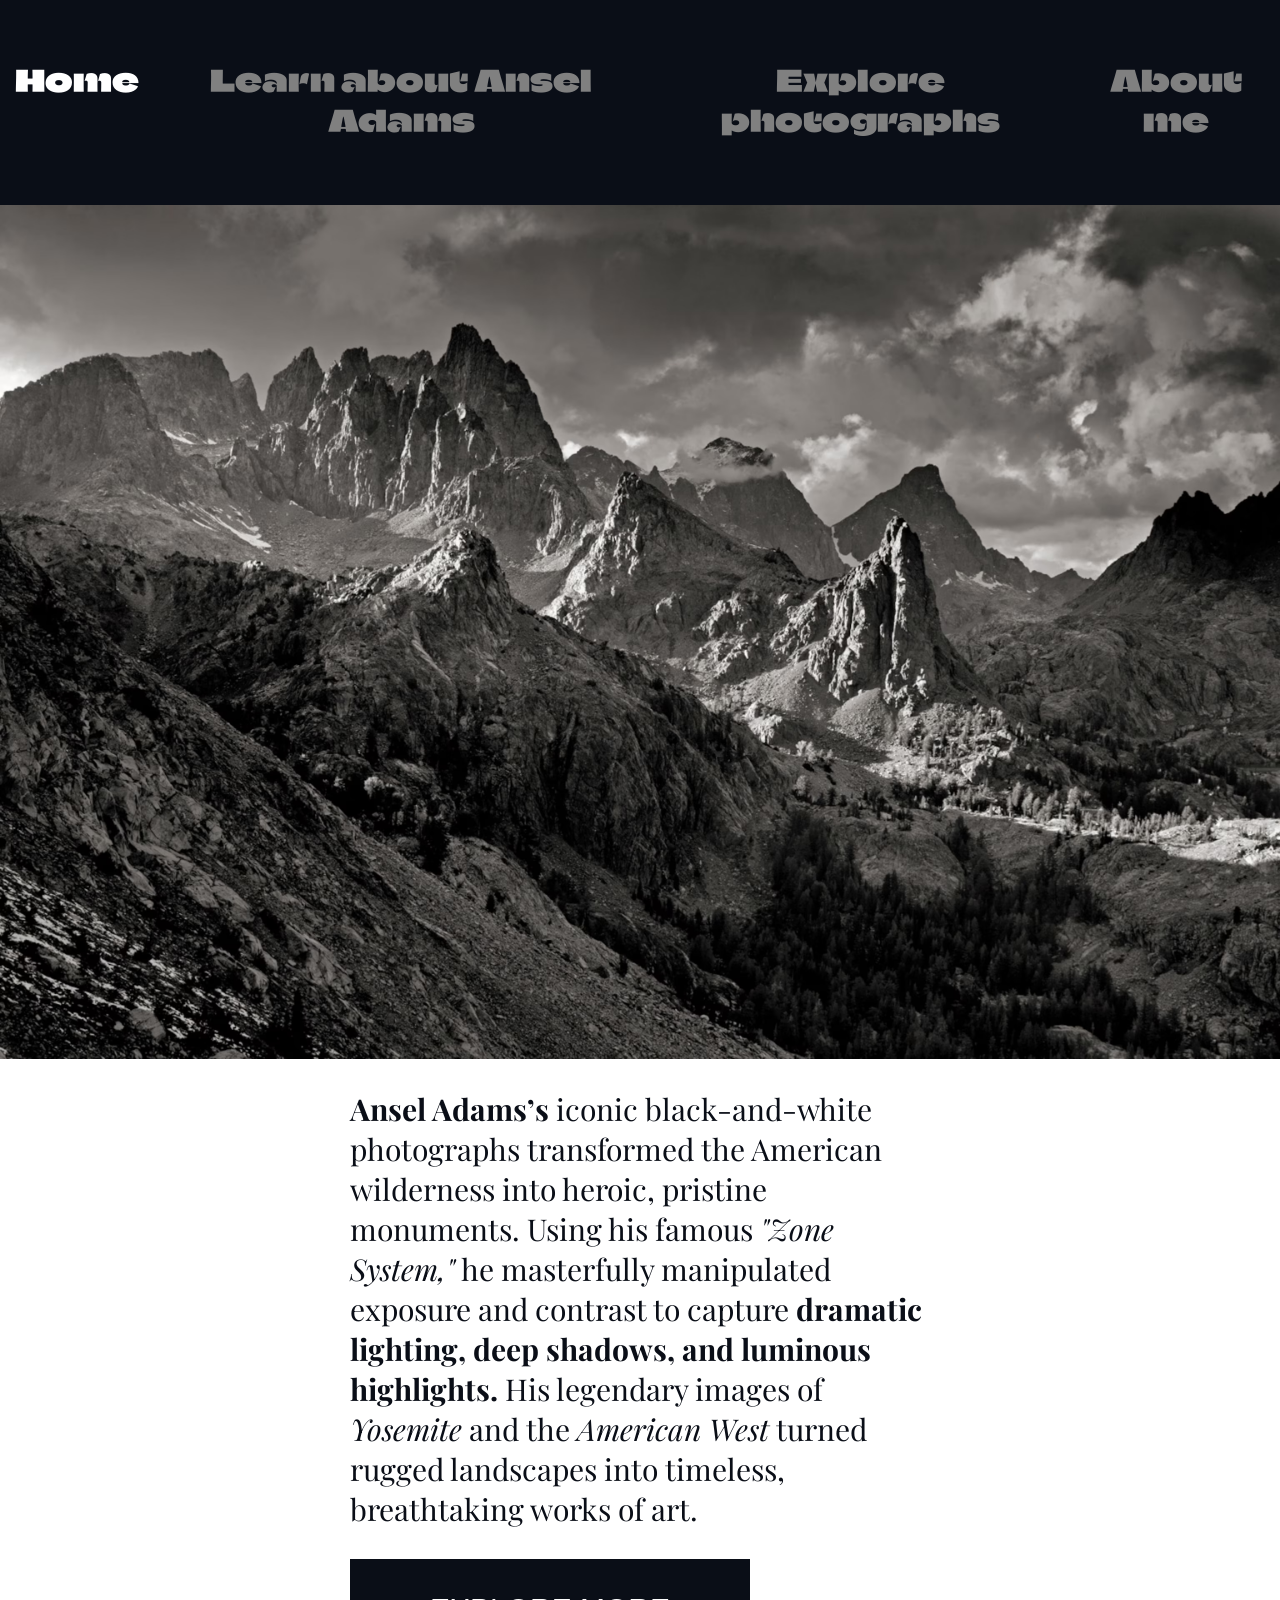
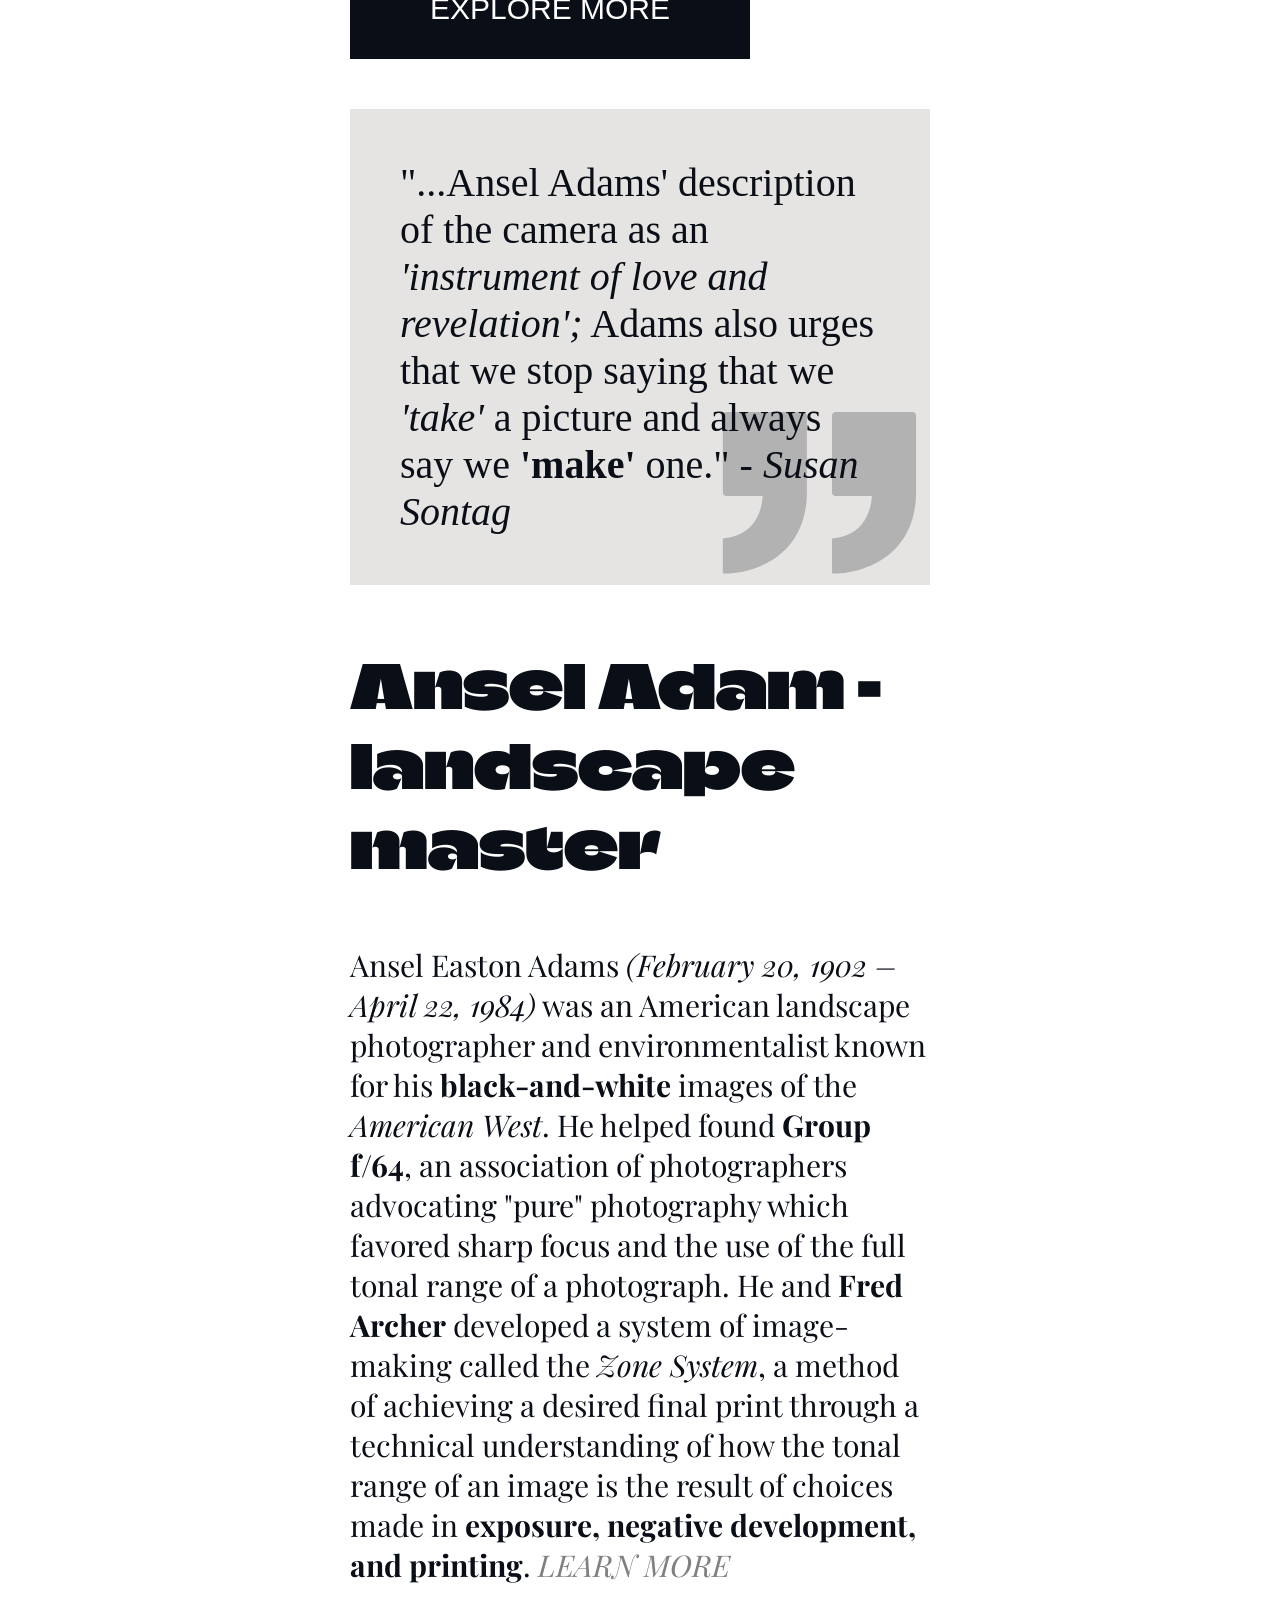
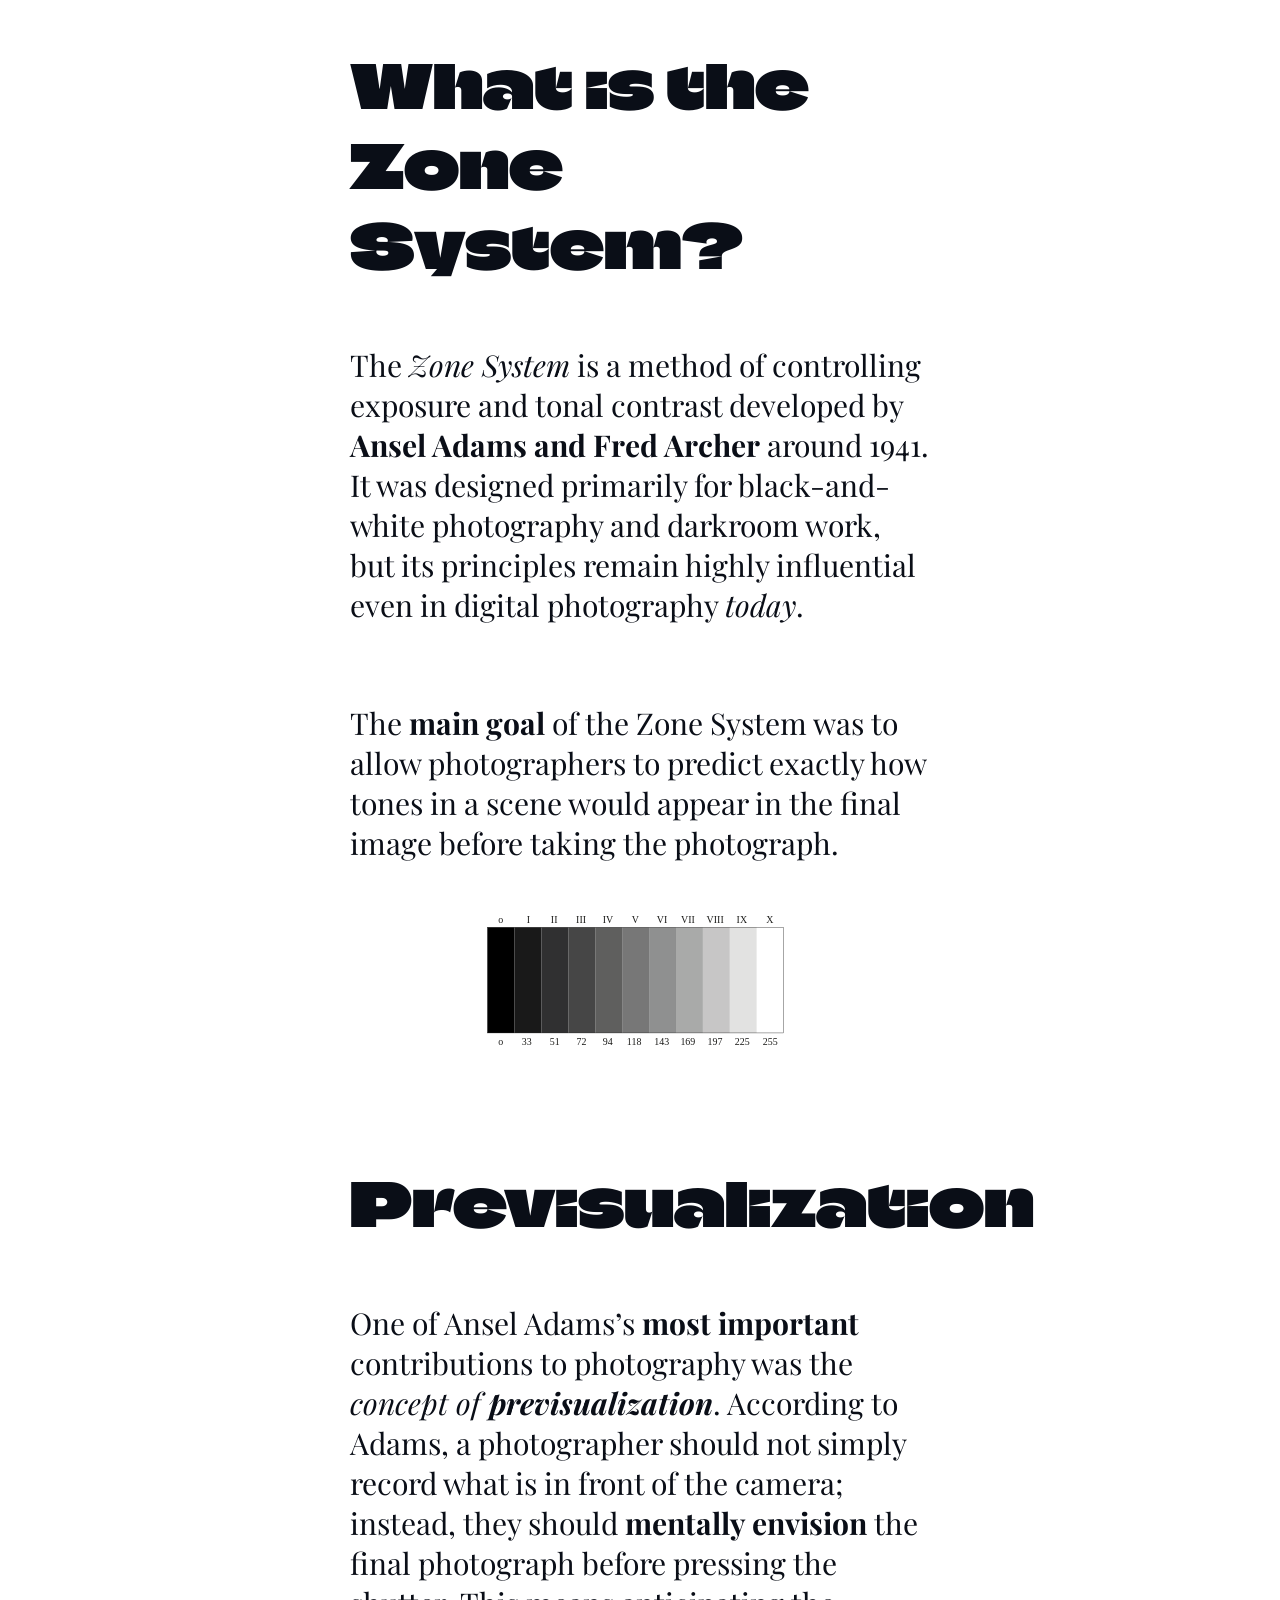
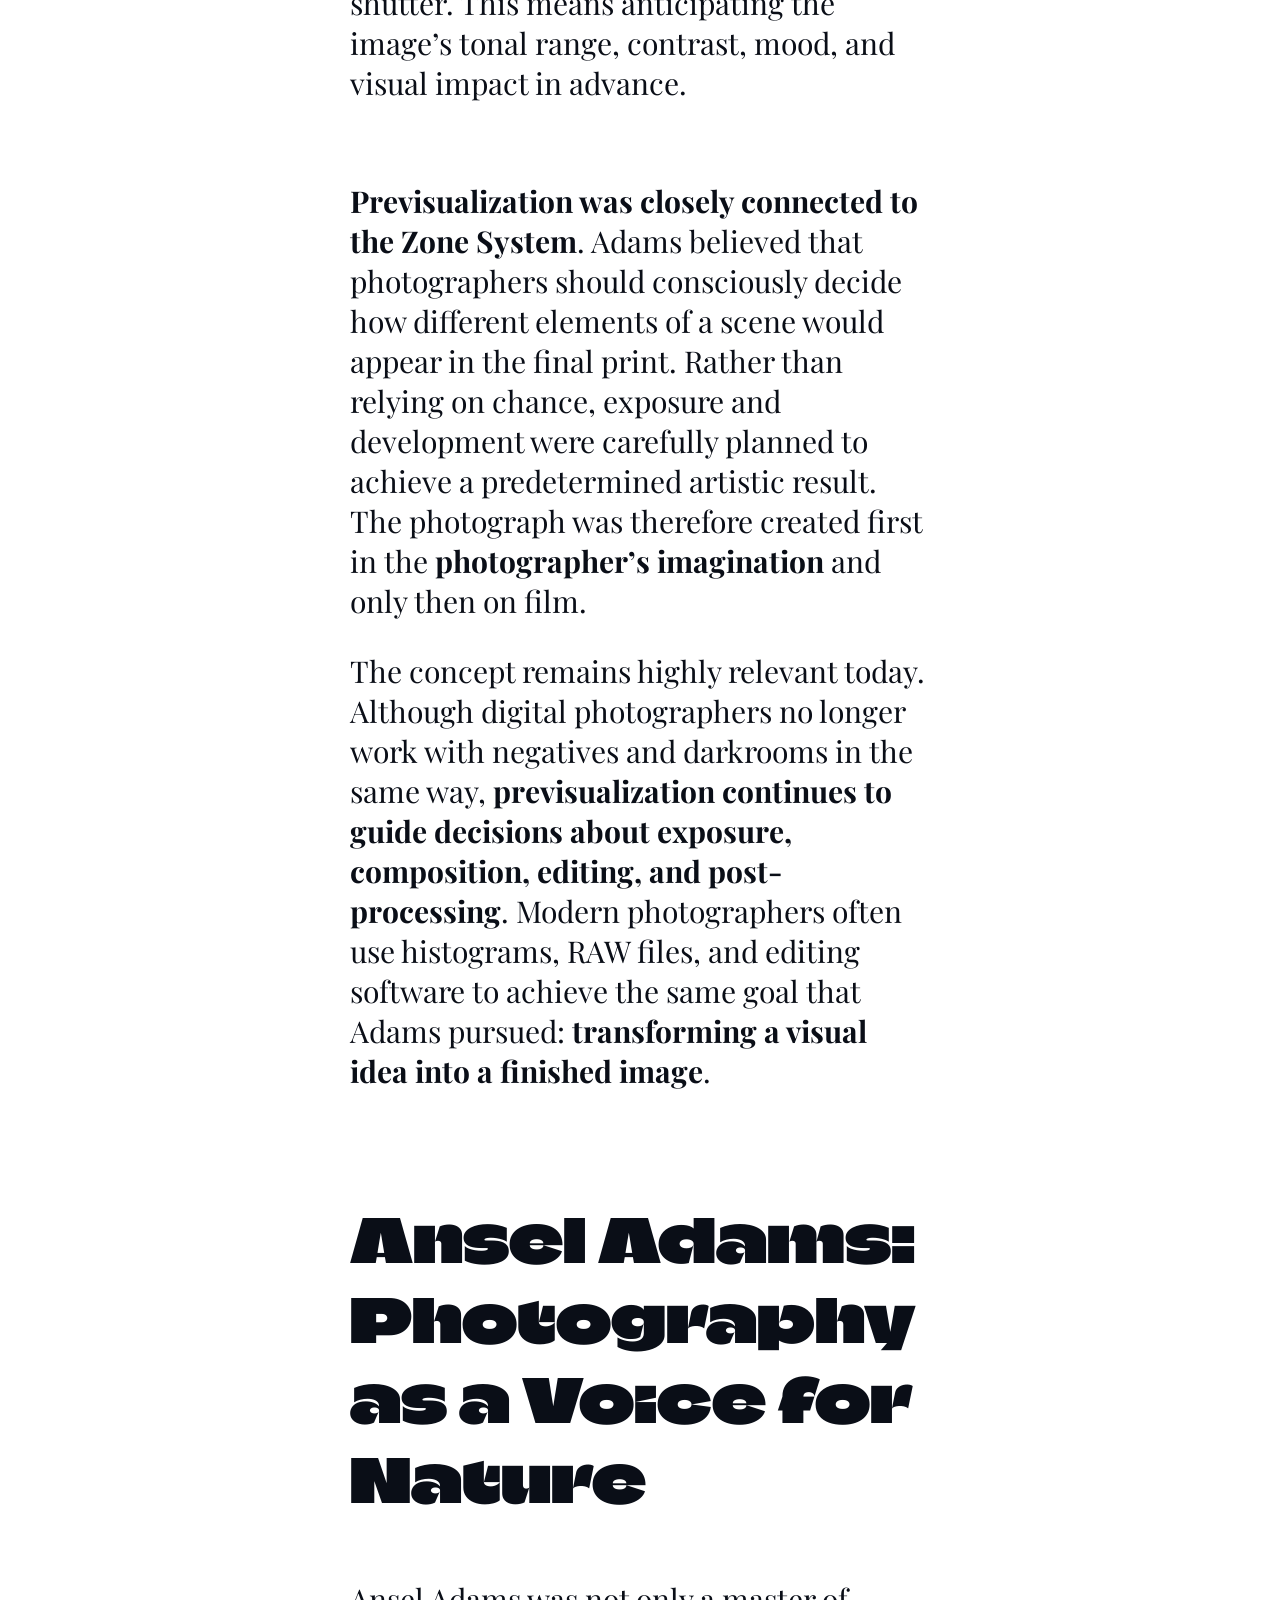
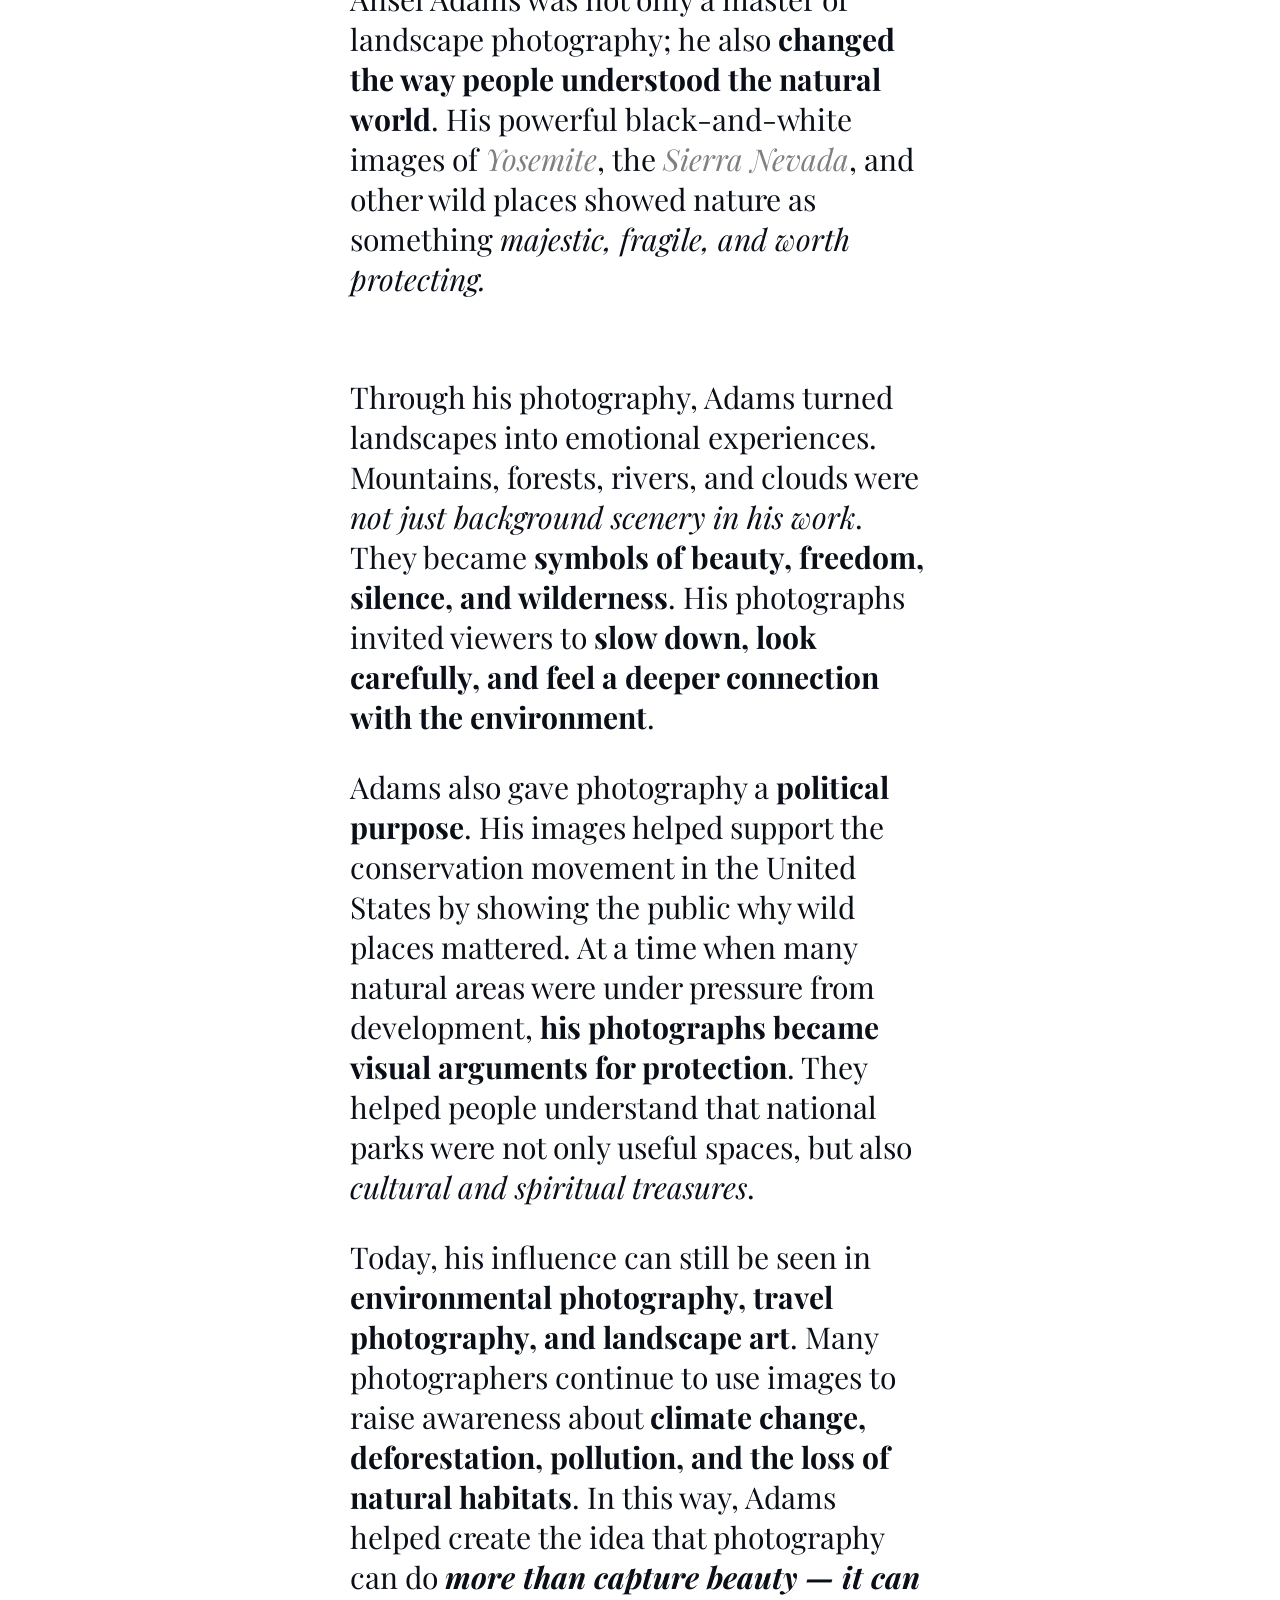
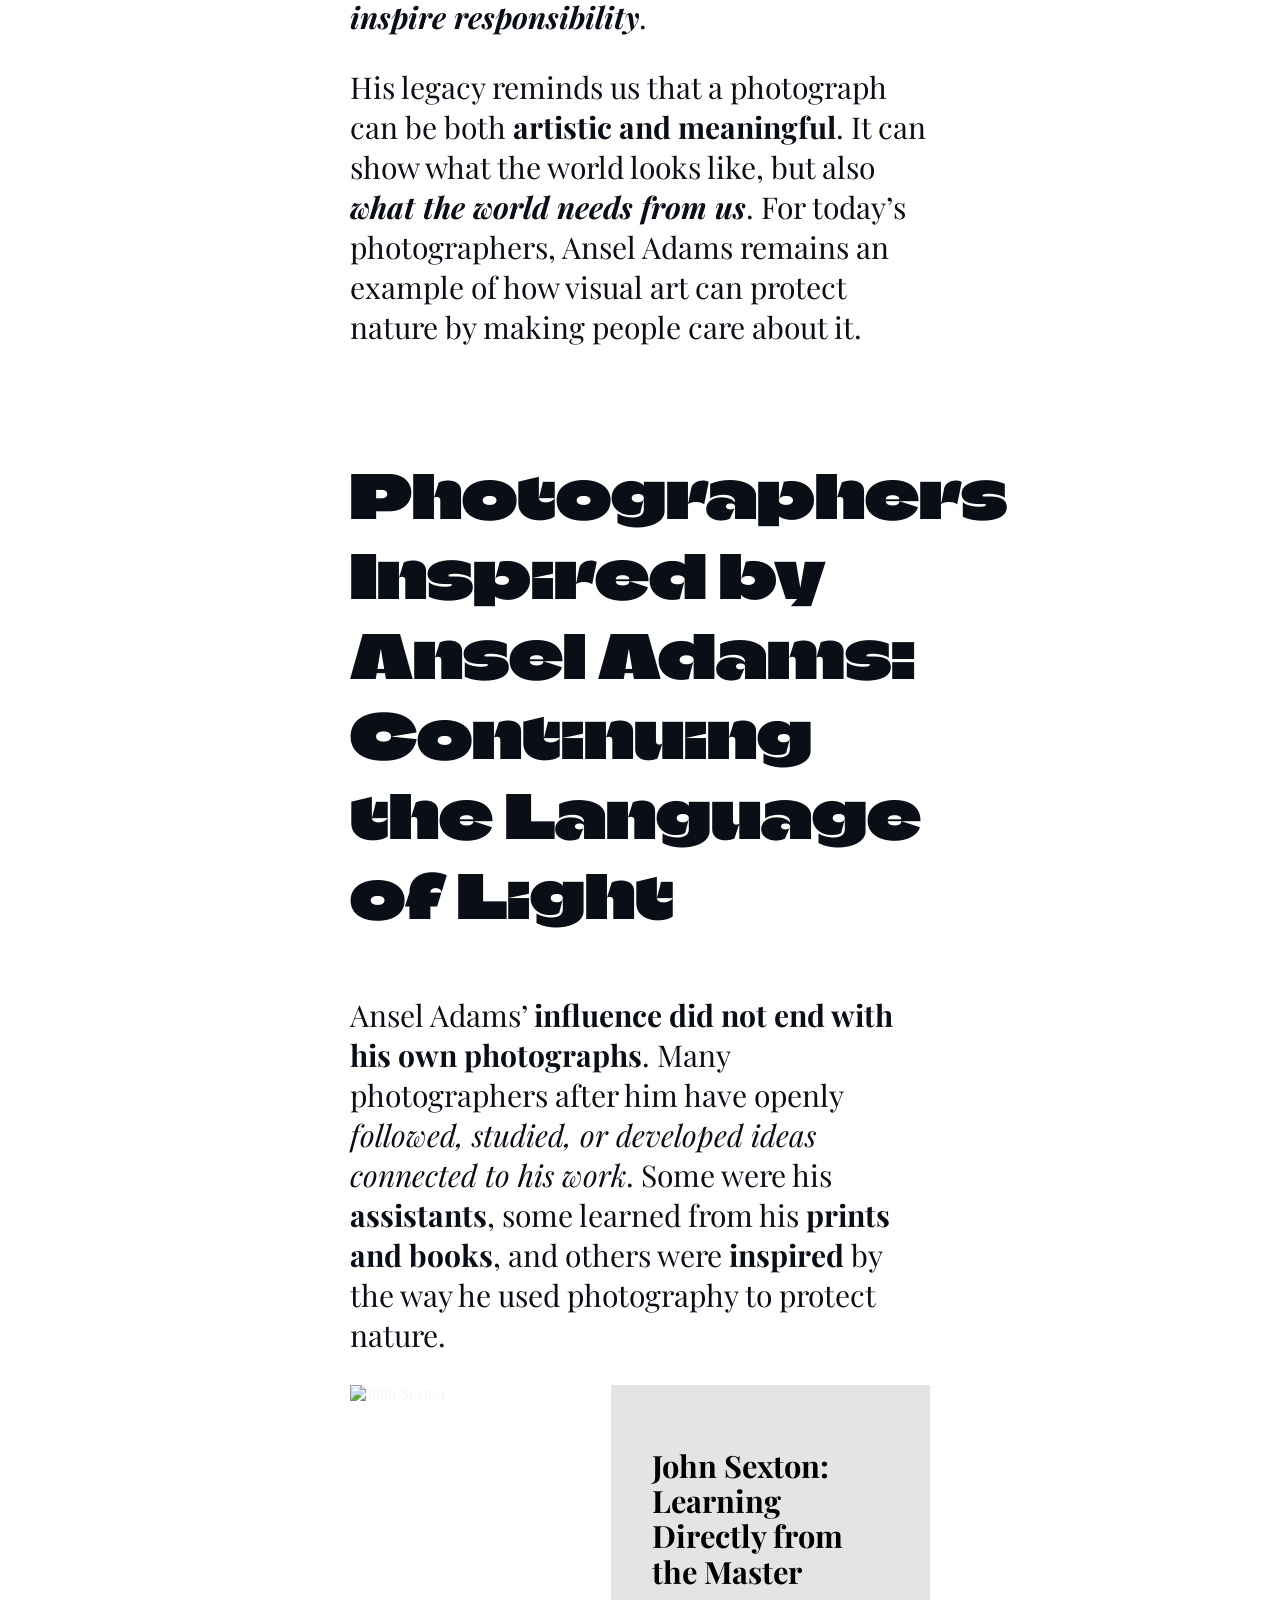
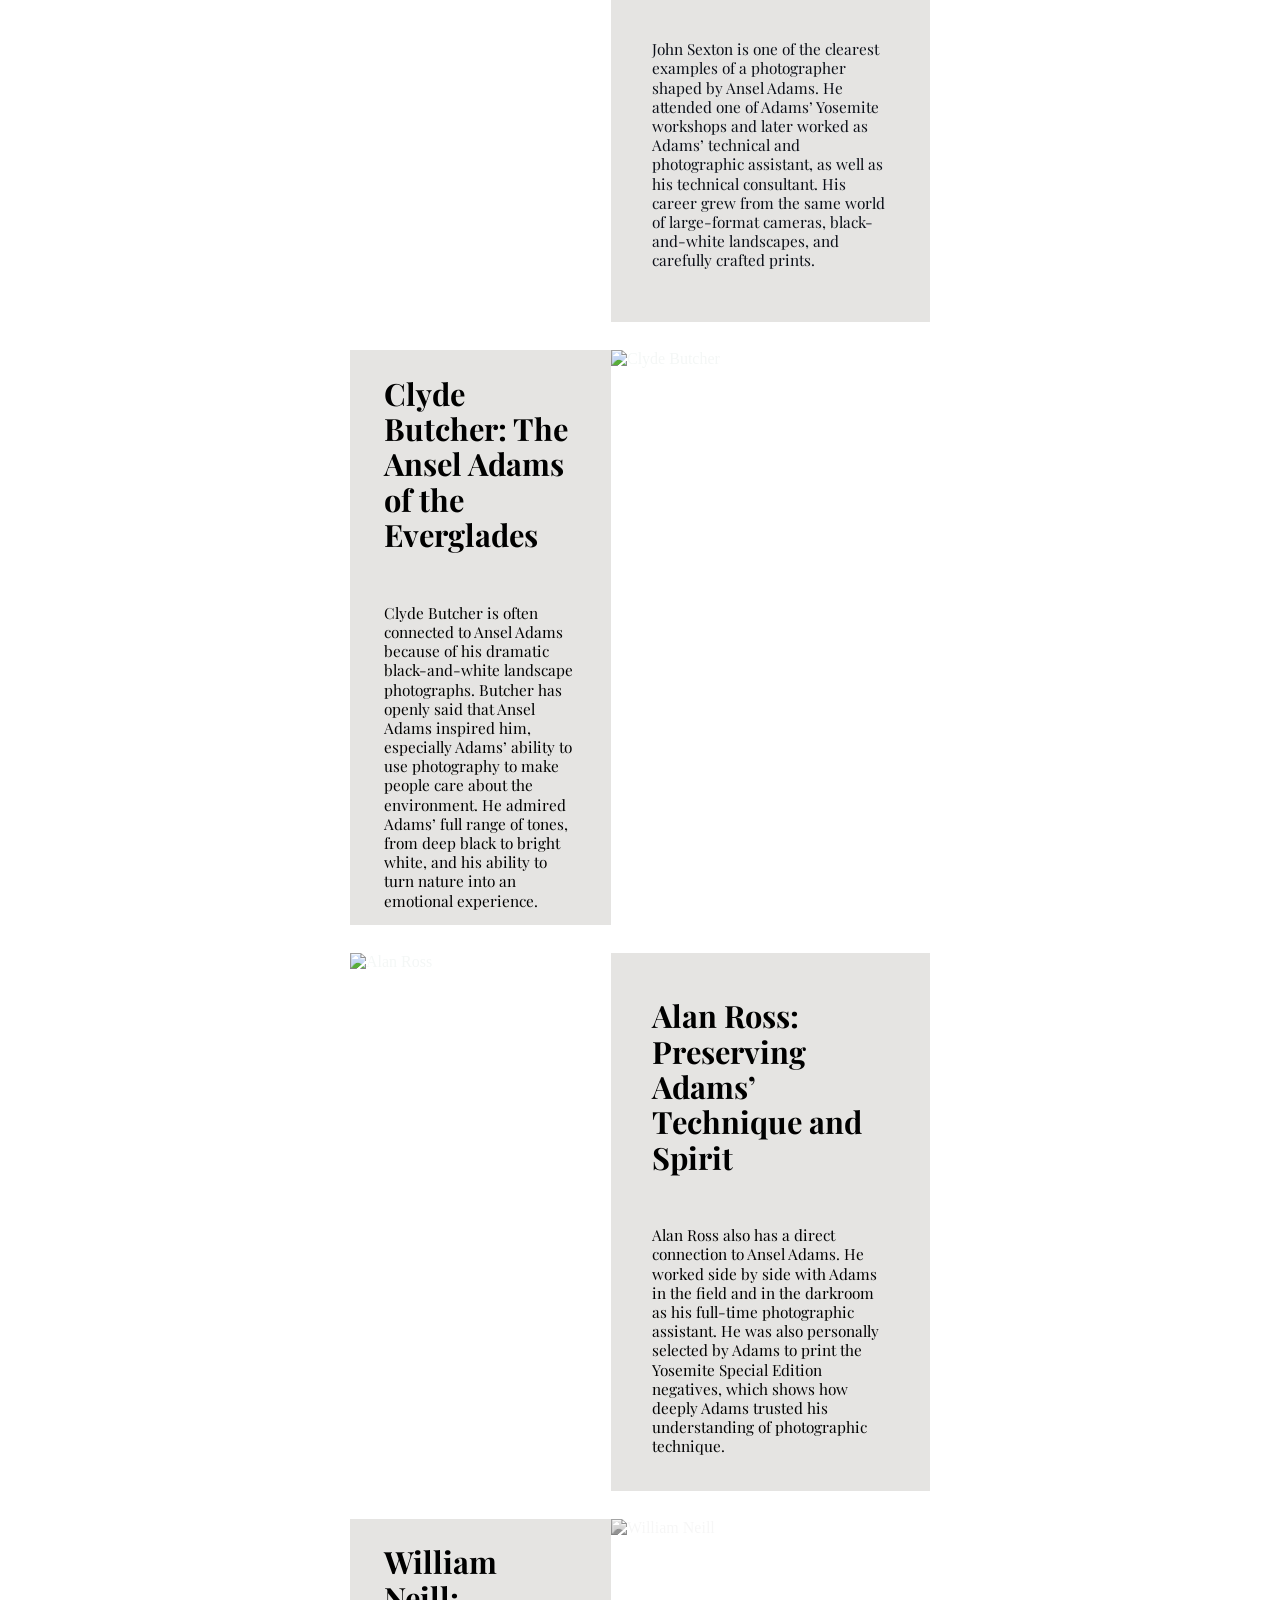
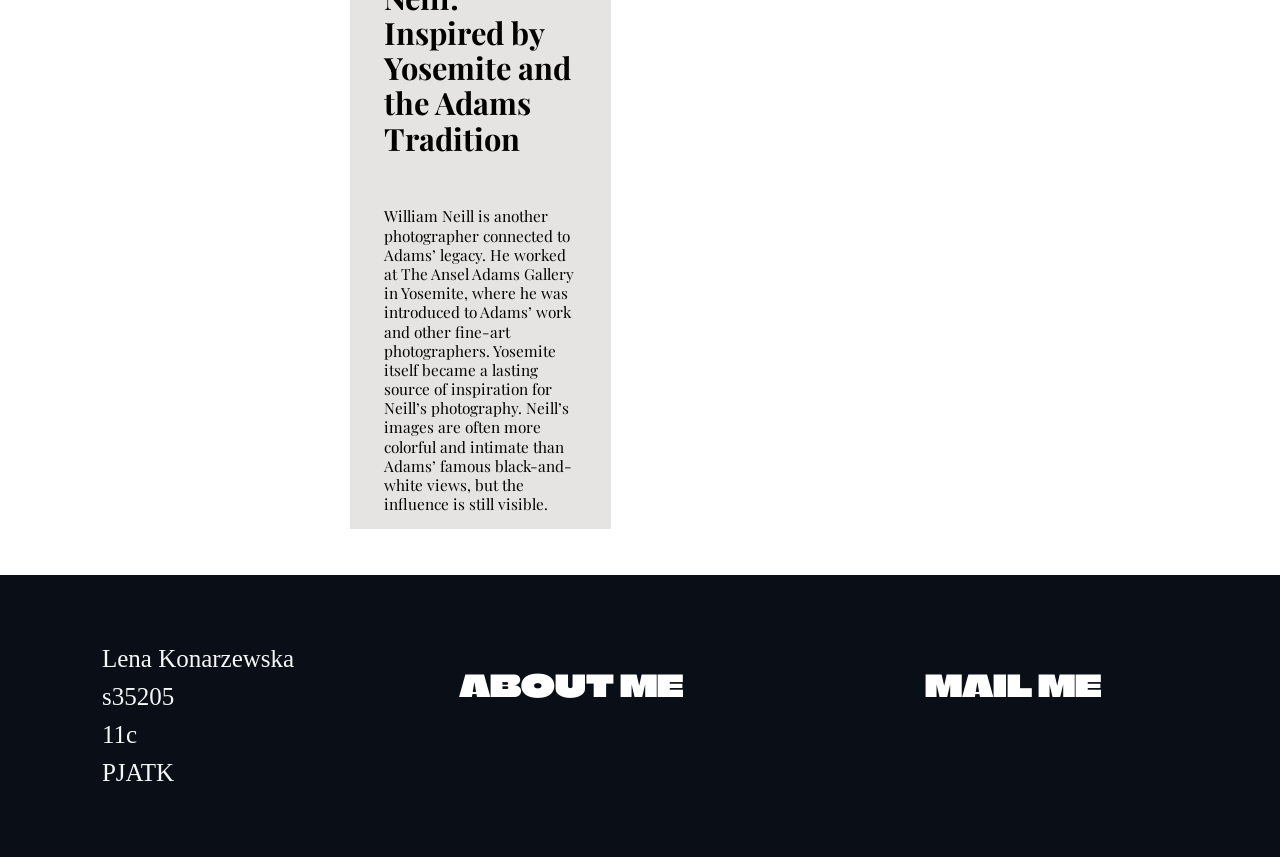
==== index.html @ 1b458bbc "Update index.html" ====
<!DOCTYPE html>
<html lang="en">
    <head>
        <meta charset="UTF-8">
        <meta name="viewport" content="width=device-width, initial-scale=1.0">
        <title>Main page</title>
        <link rel="stylesheet" href="styl1.css">
        <link href="https://fonts.googleapis.com/css2?family=Climate+Crisis:YEAR@1983&family=Playfair+Display:ital,wght@0,400..900;1,400..900&display=swap" rel="stylesheet">
   </head>
        <body>
            <header>
                  <nav>
                        <a href="index.html" class="titlefont navanimation activepage active">Home</a>
                        <a href="index4.html" class="titlefont navanimation activepage">Learn about Ansel Adams</a>
                        <a href="index3.html" class="titlefont navanimation activepage">Explore photographs</a>
                        <a href="index2.html" class="titlefont navanimation activepage">About me</a>
                  </nav>
            </header>
            <img src="zdjecie_index1.jpg" alt="photo of a mountain" width=3072 height=2049>
            <div class="kolumna">
                <p class="semibig"> <b>Ansel Adams’s</b> iconic black-and-white photographs transformed the American wilderness into heroic, pristine monuments. Using his famous <i>"Zone System,"</i> he masterfully manipulated exposure and contrast to capture <b>dramatic lighting, deep shadows, and luminous highlights.</b> His legendary images of <i>Yosemite</i> and the <i>American West</i> turned rugged landscapes into timeless, breathtaking works of art.</p>
                <button type="button" onclick="window.location='index3.html'"> EXPLORE MORE </button>
                <div class="quote">
                        "...Ansel Adams' description of the camera as an <i>'instrument of love and revelation';</i> Adams also urges that we stop saying that we <i>'take'</i> a picture and always say we <b>'make'</b> one."
                        <i> - Susan Sontag</i>
                </div>
                <h3> Ansel Adam - landscape master</h3>
                <p class="semibig">Ansel Easton Adams <i>(February 20, 1902 – April 22, 1984)</i> was an American landscape photographer and environmentalist known for his <b>black-and-white</b> images of the <i>American West</i>. He helped found <b>Group f/64</b>, an association of photographers advocating "pure" photography which favored sharp focus and the use of the full tonal range of a photograph. He and <b>Fred Archer</b> developed a system of image-making called the <i>Zone System</i>, a method of achieving a desired final print through a technical understanding of how the tonal range of an image is the result of choices made in <b>exposure, negative development, and printing</b>.
                <a href="index4.html">LEARN MORE</a>
                </p>
                <h3> What is the Zone System?</h3>
                <p class="semibig">The <i>Zone System</i> is a method of controlling exposure and tonal contrast developed by <b>Ansel Adams and Fred Archer</b> around 1941. It was designed primarily for black-and-white photography and darkroom work, but its principles remain highly influential even in digital photography <i>today</i>.</p>
                <br>
                <p class="semibig">The <b>main goal</b> of the Zone System was to allow photographers to predict exactly how tones in a scene would appear in the final image before taking the photograph.</p>
                <img class="imgsemi" src="Zone_system_index1.svg" alt="zone system">
                <br>
                <br>
                <h3>Previsualization</h3>
                <p class="semibig"> One of Ansel Adams’s <b>most important</b> contributions to photography was the <i>concept of <b>previsualization</b></i>. According to Adams, a photographer should not simply record what is in front of the camera; instead, they should <b>mentally envision</b> the final photograph before pressing the shutter. This means anticipating the image’s tonal range, contrast, mood, and visual impact in advance.</p>
                <br>
                <p class="semibig"> <b>Previsualization was closely connected to the Zone System</b>. Adams believed that photographers should consciously decide how different elements of a scene would appear in the final print. Rather than relying on chance, exposure and development were carefully planned to achieve a predetermined artistic result. The photograph was therefore created first in the <b>photographer’s imagination</b> and only then on film.</p>
                <p class="semibig">The concept remains highly relevant today. Although digital photographers no longer work with negatives and darkrooms in the same way, <b>previsualization continues to guide decisions about exposure, composition, editing, and post-processing</b>. Modern photographers often use histograms, RAW files, and editing software to achieve the same goal that Adams pursued: <b>transforming a visual idea into a finished image</b>.</p>
                <br>
                <h3>Ansel Adams: Photography as a Voice for Nature</h3>
                <p class="semibig">Ansel Adams was not only a master of landscape photography; he also <b>changed the way people understood the natural world</b>. His powerful black-and-white images of <a href="https://pl.wikipedia.org/wiki/Park_Narodowy_Yosemite" target="_blank">Yosemite</a>, the <a href="https://pl.wikipedia.org/wiki/Sierra_Nevada_(Hiszpania)" target="_blank">Sierra Nevada</a>, and other wild places showed nature as something <i>majestic, fragile, and worth protecting.</i></p>
                <br>
                <p class="semibig">Through his photography, Adams turned landscapes into emotional experiences. Mountains, forests, rivers, and clouds were <i>not just background scenery in his work</i>. They became <b>symbols of beauty, freedom, silence, and wilderness</b>. His photographs invited viewers to <b>slow down, look carefully, and feel a deeper connection with the environment</b>.</p>
                <p class="semibig">Adams also gave photography a <b>political purpose</b>. His images helped support the conservation movement in the United States by showing the public why wild places mattered. At a time when many natural areas were under pressure from development, <b>his photographs became visual arguments for protection</b>. They helped people understand that national parks were not only useful spaces, but also <i>cultural and spiritual treasures</i>.</p>
                <p class="semibig">Today, his influence can still be seen in <b>environmental photography, travel photography, and landscape art</b>. Many photographers continue to use images to raise awareness about <b>climate change, deforestation, pollution, and the loss of natural habitats</b>. In this way, Adams helped create the idea that photography can do <b><i>more than capture beauty — it can inspire responsibility</i></b>.</p>
                <p class="semibig">His legacy reminds us that a photograph can be both <b>artistic and meaningful</b>. It can show what the world looks like, but also <b><i>what the world needs from us</i></b>. For today’s photographers, Ansel Adams remains an example of how visual art can protect nature by making people care about it.</p>
                <br>
                <h3>Photographers Inspired by Ansel Adams: Continuing the Language of Light</h3>
                <p class="semibig">Ansel Adams’ <b>influence did not end with his own photographs</b>. Many photographers after him have openly <i>followed, studied, or developed ideas connected to his work</i>. Some were his <b>assistants</b>, some learned from his <b>prints and books</b>, and others were <b>inspired</b> by the way he used photography to protect nature.</p>
                <section class="under_header">
                    <div class="under_photo">
                        <img src="https://images.squarespace-cdn.com/content/v1/5df6a21a866c14507f2a0d82/1613246162423-KUBCM0X4HNOHTRFZP4Y3/John-Sexton-squero.jpg?format=2500w" alt="John Sexton">
                    </div>
                    <div class="under_text">
                        <h1>John Sexton: Learning Directly from the Master</h1>
                        <p class="semibig">John Sexton is one of the clearest examples of a photographer shaped by Ansel Adams. He attended one of Adams’ Yosemite workshops and later worked as Adams’ technical and photographic assistant, as well as his technical consultant. His career grew from the same world of large-format cameras, black-and-white landscapes, and carefully crafted prints.</p>
                    </div>
                </section>
                <br>
                <section class="under_header">
                    <div class="under_text">
                        <h1>Clyde Butcher: The Ansel Adams of the Everglades</h1>
                        <p>Clyde Butcher is often connected to Ansel Adams because of his dramatic black-and-white landscape photographs. Butcher has openly said that Ansel Adams inspired him, especially Adams’ ability to use photography to make people care about the environment. He admired Adams’ full range of tones, from deep black to bright white, and his ability to turn nature into an emotional experience.</p>
                    </div>
                    <div class="under_photo">
                        <img src="https://clydebutcher.com/images/clyde_highlight.jpg" alt="Clyde Butcher">
                    </div>
                </section>
                <br>
                <section class="under_header">
                    <div class="under_photo">
                        <img src="https://encrypted-tbn0.gstatic.com/images?q=tbn:ANd9GcTX8dzmgmjuBVNxRIME5nwktvfsdV-spQ9u8ARrRyoitUSR7FK0jaKGc3meFpzcLjXNaDlG1Wc5YZ4HhepAOidhEDcgJUKbS49m5C3EvT4&s=10" alt="Alan Ross">
                    </div>
                    <div class="under_text">
                        <h1>Alan Ross: Preserving Adams’ Technique and Spirit</h1>
                        <p>Alan Ross also has a direct connection to Ansel Adams. He worked side by side with Adams in the field and in the darkroom as his full-time photographic assistant. He was also personally selected by Adams to print the Yosemite Special Edition negatives, which shows how deeply Adams trusted his understanding of photographic technique.</p>
                    </div>
                </section>
                <br>
                <section class="under_header">
                    <div class="under_text">
                        <h1>William Neill: Inspired by Yosemite and the Adams Tradition</h1>
                        <p>William Neill is another photographer connected to Adams’ legacy. He worked at The Ansel Adams Gallery in Yosemite, where he was introduced to Adams’ work and other fine-art photographers. Yosemite itself became a lasting source of inspiration for Neill’s photography. Neill’s images are often more colorful and intimate than Adams’ famous black-and-white views, but the influence is still visible.</p>
                    </div>
                    <div class="under_photo">
                        <img src="https://i.ytimg.com/vi/ZkjcmTVSXbw/hq720.jpg?sqp=-oaymwE7CK4FEIIDSFryq4qpAy0IARUAAAAAGAElAADIQj0AgKJD8AEB-AH-CYAC0AWKAgwIABABGFIgWShlMA8=&rs=AOn4CLC5g9wSf-tRv55FhySxgqU36ohXhQ" style="filter: grayscale(100%);" alt="William Neill">
                    </div>
                </section>
                <br>
                <br>
            </div>
            <footer>
                <div>
                    <p>Lena Konarzewska</p>
                    <p>s35205</p>
                    <p>11c</p>
                    <p>PJATK</p>
                </div>
                <button type="button" onclick="window.location='index2.html'"> ABOUT ME </button>
                <button type="button" onclick="window.location.href='mailto:s35205@pjwstk.edu.pl'"> MAIL ME </button>
            </footer>
        </body>
        
</html>
---- styl1.css ----
body {
    background-color: white;
    margin: 0px;
    color: #F4F7F6;
}

nav {
    display: flex;
    justify-content: center;
    background-color: #0A0E17;
    padding-bottom: 60px;
}

.titlefont {
    color:  #808080;
    text-align: center;
    font-size: 30px;
    margin: 5px 15px;
    margin-top: 60px;
    font-family: "Climate Crisis", sans-serif;
    text-decoration: none;
        font-variation-settings:
        "YEAR" 1983;
}

.titlefont:hover {
    color: white;
    transition: 1s;
    cursor: pointer;
}

.active {
    color: white;
}

@media(max-width: 1000px) {
    nav {
        flex-direction: column;
        padding-bottom: 0px;
    }
    .titlefont {
        width: 50%;
        margin-top: 5px;
        margin-bottom: 5px;
        margin-left: auto;
        margin-right: auto;
        font-size: 3vw;
    }
}

.navanimation {
    display: inline-block;
    position: relative;
}

.navanimation::after {
  content: '';
  position: absolute;
  width: 100%;
  transform: scaleX(0);
  height: 2px;
  bottom: 0;
  left: 0;
  background-color: white;
  transition: transform 0.25s ease-out;
}
.navanimation:hover::after {
  transform: scaleX(1);
}

h3 {
    color: #0A0E17;
    font-size: 60px;
    font-family: "Climate Crisis", sans-serif;
    text-align: left;
}

@media (max-width: 1000px) {
    h3 {
        font-size: 6vw;
    }
}

.kolumna {
    margin-left: 350px;
    margin-right: 350px;
}

@media (max-width: 1000px) {
    .kolumna {
        margin-left: 12.5%;
        margin-right: 12.5%;
    }
}

img {
    width: 100%;
    height: auto;
    display: block;
    
}
        
.semibig {
    color: #0A0E17;
    font-family: "Playfair Display", serif;
    font-size: 30px;
    text-align: left;
}

button {
    height: 100px;
    width: 400px;
    color: white;
    background-color: #0A0E17;
    border: none;
    font-size: 30px;
    border: solid 4px #0A0E17;
}

button:hover {
    color: #0A0E17;
    background-color: white;
    transition: 0.5s;
}

.button_placed {
    height: 75px;
    width: 75px;
    pointer-events: auto;
}

.button_space_fixer {
    position: sticky;
    top: calc(100vh - 120px);
    height: 0;
    display: flex;
    justify-content: flex-end;
    padding-right: 20px;
    box-sizing: border-box;
    z-index: 9999;
    pointer-events: none;
}

main {
    padding-bottom: 100px;
}

.quote {
    color: #0A0E17;
    font-size: 40px;
    margin-top: 50px;
    padding: 50px;
    background: #e5e4e2 url("cudzysłów_index1.svg") no-repeat;
    background-position: bottom right;
}

.imgsemi {
    width: 60%;
    margin: auto;
    padding: 0px;
}

@media (max-width: 1000px) {
    .imgsemi {
        width: 100%;
    }
}
    
p a {
    color: #808080;
    font-style: italic;
    text-decoration: none;
}

p a:hover {
    text-decoration: underline;
}

footer {
    padding-top: 60px;
    padding-bottom: 60px;
    background-color: #0A0E17;
    font-size: 25px;
    display: flex;
    justify-content: space-evenly;
}

footer p {
    margin: 10px;
    text-align: left;
}

footer button {
    font-family: "Climate Crisis", sans-serif;
    width: 350px;
}

@media (max-width: 1000px) {
    footer {
        display: flex;
        flex-direction: column;
        width: 100%;
    }
    footer button {
        width: 100%;
    }
    footer p {
        margin: 10px;
        text-align: center;
    }
}

.under_header {
    width: 100%;
    max-width: none;
    margin: 0px 0 10px 0;
    display: grid;
    grid-template-columns: 45% 55%;
    align-items: stretch;
    min-height: clamp(360px, 42vw, 570px);
    box-sizing: border-box;
}

.under_photo {
    width: 100%;
    height: 100%;
    min-width: 0;
}

.under_photo img {
    width: 100%;
    height: 100%;
    object-fit: cover;
    object-position: center;
    display: block;
}

.under_text {
    width: 100%;
    min-width: 0;
    background-color: #e5e4e2;
    color: black;
    display: flex;
    flex-direction: column;
    justify-content: center;
    padding-inline: 13%;
    box-sizing: border-box;
    overflow-wrap: break-word;
}

.under_text h1,
.under_text p {
    margin-left: 0;
    margin-right: 0;
    max-width: 100%;
    font-family: "Playfair Display", serif;
}

.under_text h1 {
    font-size: clamp(26px, 2.4vw, 34px);
    line-height: 1.15;
    margin-bottom: 35px;
}

.under_text p {
    font-size: clamp(14px, 1.2vw, 17px);
    line-height: 1.25;
}

@media (max-width: 1000px) {
    .under_header {
        grid-template-columns: 1fr;
        min-height: 0;
    }
    .under_text {
        padding-inline: 8%;
    }
    .under_text h1 {
        font-size: 3vw;
        margin-bottom: 25px;
    }
    .under_text p {
        font-size: 1.6vw;
    }
}

@media (max-width: 700px) {
    .under_header {
        grid-template-columns: 1fr;
        min-height: 0;
    }
    .under_photo {
        order: 1;
        height: auto;
    }
    .under_photo img {
        width: 100%;
        height: auto;
        object-fit: contain;
    }
    .under_text {
        order: 2;
        padding: 50px 30px;
    }
    .under_text h1 {
        font-size: 35px;
        margin-bottom: 28px;
    }
    .under_text p {
        font-size: 25px;
    }
}



.content {
    background-color: white;
    font-size: 30px;
    color: black;
}

.history_photos {
    width: 100%;
    max-width: 600px;
    height: auto;
    display: block;
    flex-shrink: 1;
}

.pandimg {
    display: flex;
    align-items: center;
    justify-content: space-between;
    gap: 20px;
    padding: 20px;
}

.text_pandimg {
    flex: 1;
}

.text_pandimg h1 {
    margin: 0 0 20px 0;
}

.text_pandimg p {
    margin: 0;
}

@media (max-width: 1000px) {
    .history_photos {
        max-width: 100%;
    }
    .pandimg {
        flex-direction: column;
        align-items: flex-start;
    }
}

html {
    scroll-behavior: smooth !important;
}

.year_nav {
    position: sticky;
    top: 0;
    z-index: 1000;
    width: 100%;
    background-color: white;
    display: flex;
    justify-content: center;
    gap: 28px;
    padding: 18px 40px;
    box-sizing: border-box;
    overflow-x: auto;
    overflow-y: hidden;
    white-space: nowrap;
}

.year_nav a {
    color: #808080;
    font-size: 35px;
    text-decoration: none !important;
    flex: 0 0 auto;
}

.year_nav a:hover {
    color: #0A0E17;
}

div[id] {
    scroll-margin-top: 90px;
}

@media (max-width: 1000px) {
    .year_nav {
        justify-content: flex-start;
        gap: 24px;
        padding: 16px 30px;
    }
    .year_nav a {
        font-size: 20px;
    }
    section[id] {
        scroll-margin-top: 80px;
    }
}

@media (max-width: 600px) {
    .year_nav {
        gap: 20px;
        padding: 14px 20px;
    }
    .year_nav a {
        font-size: 36px;
    }
    section[id] {
        scroll-margin-top: 70px;
    }
}

.photo_gallery {
    width: 100%;
    overflow: hidden;
    padding-bottom: 20px;
    position: relative;
    color: black;
}

.one_line_photos {
    display: flex;
    gap: 30px;
    width: 100%;
    overflow-x: scroll;
    scrollbar-width: none;
}

.one_line_photos::-webkit-scrollbar {
    display: none;
}

.photo_card {
    flex: 0 0 auto;
    text-align: center;
}

.photo_card img {
    height: 500px;
    width: auto;
    object-fit: contain;
    display: block;
}

.photo_card p {
    font-size: 15px;
    margin: 10px 0 0 0;
}

.gallery_arrows {
    height: 50px;
    width: 100%; 
    position: absolute;
    top: calc(50% - 25px);
    display: flex;
    align-items: center;
    justify-content: space-between;
}

.left_arrow,
.right_arrow {
    height: 100%;
    width: 50px;
    border-radius: 100%;
    margin-left: 20px;
    margin-right: 20px;
    background: rgba(10, 14, 23, 0);
}
.left_arrow:hover,
.right_arrow:hover {
    background: rgba(10, 14, 23, 1.0);
    color: white;
}

.alot_imgs_place {
    margin: 0 auto;
    padding: 40px 20px;
    display: flex;
    flex-wrap: wrap;
}

.alot_imgs {
    width: 25%;
    padding: 0px .5%;
    box-sizing: border-box;
}

.alot_imgs img {
    display: block;
    width: 100%;
    height: auto;
}

.alot_imgs p {
    font-size: 15px;
    text-align: center;
    margin-top: 8px;
    color: black;
}

@media (max-width: 1000px) {
    .alot_imgs {
        width: 50%;
        padding: 0px 1%;
    }
}

@media (max-width: 600px) {
    .alot_imgs {
        width: 100%;
        padding: 0;
    }
}

.video {
    width: 100%;
    aspect-ratio: 16 / 9;
    margin: 40px 0;
}

.video iframe {
    width: 100%;
    height: 100%;
    border: 0;
    display: block;
}

@media (max-width: 1000px) {
    .video {
        width: 100%;
        margin: 30px 0;
    }
}

@media (max-width: 600px) {
    .video {
        width: 100%;
        margin: 20px 0;
    }
}
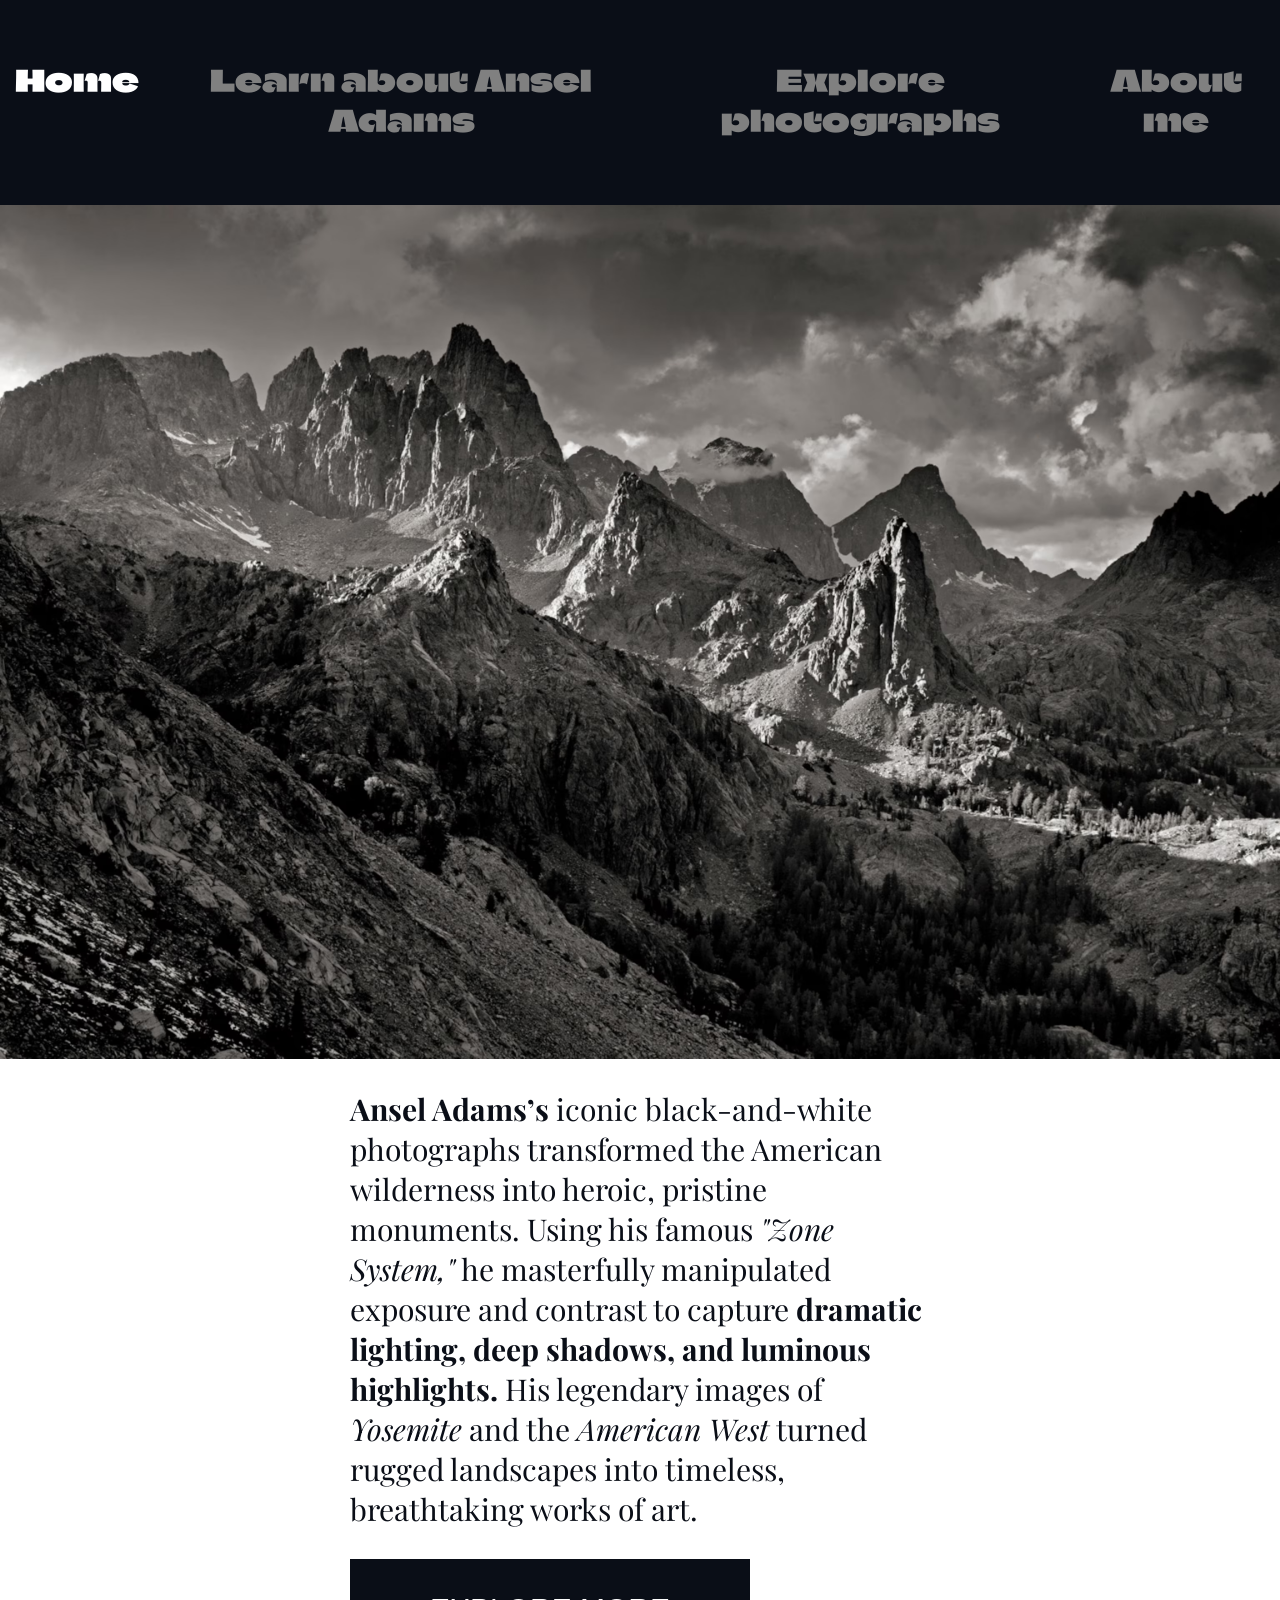
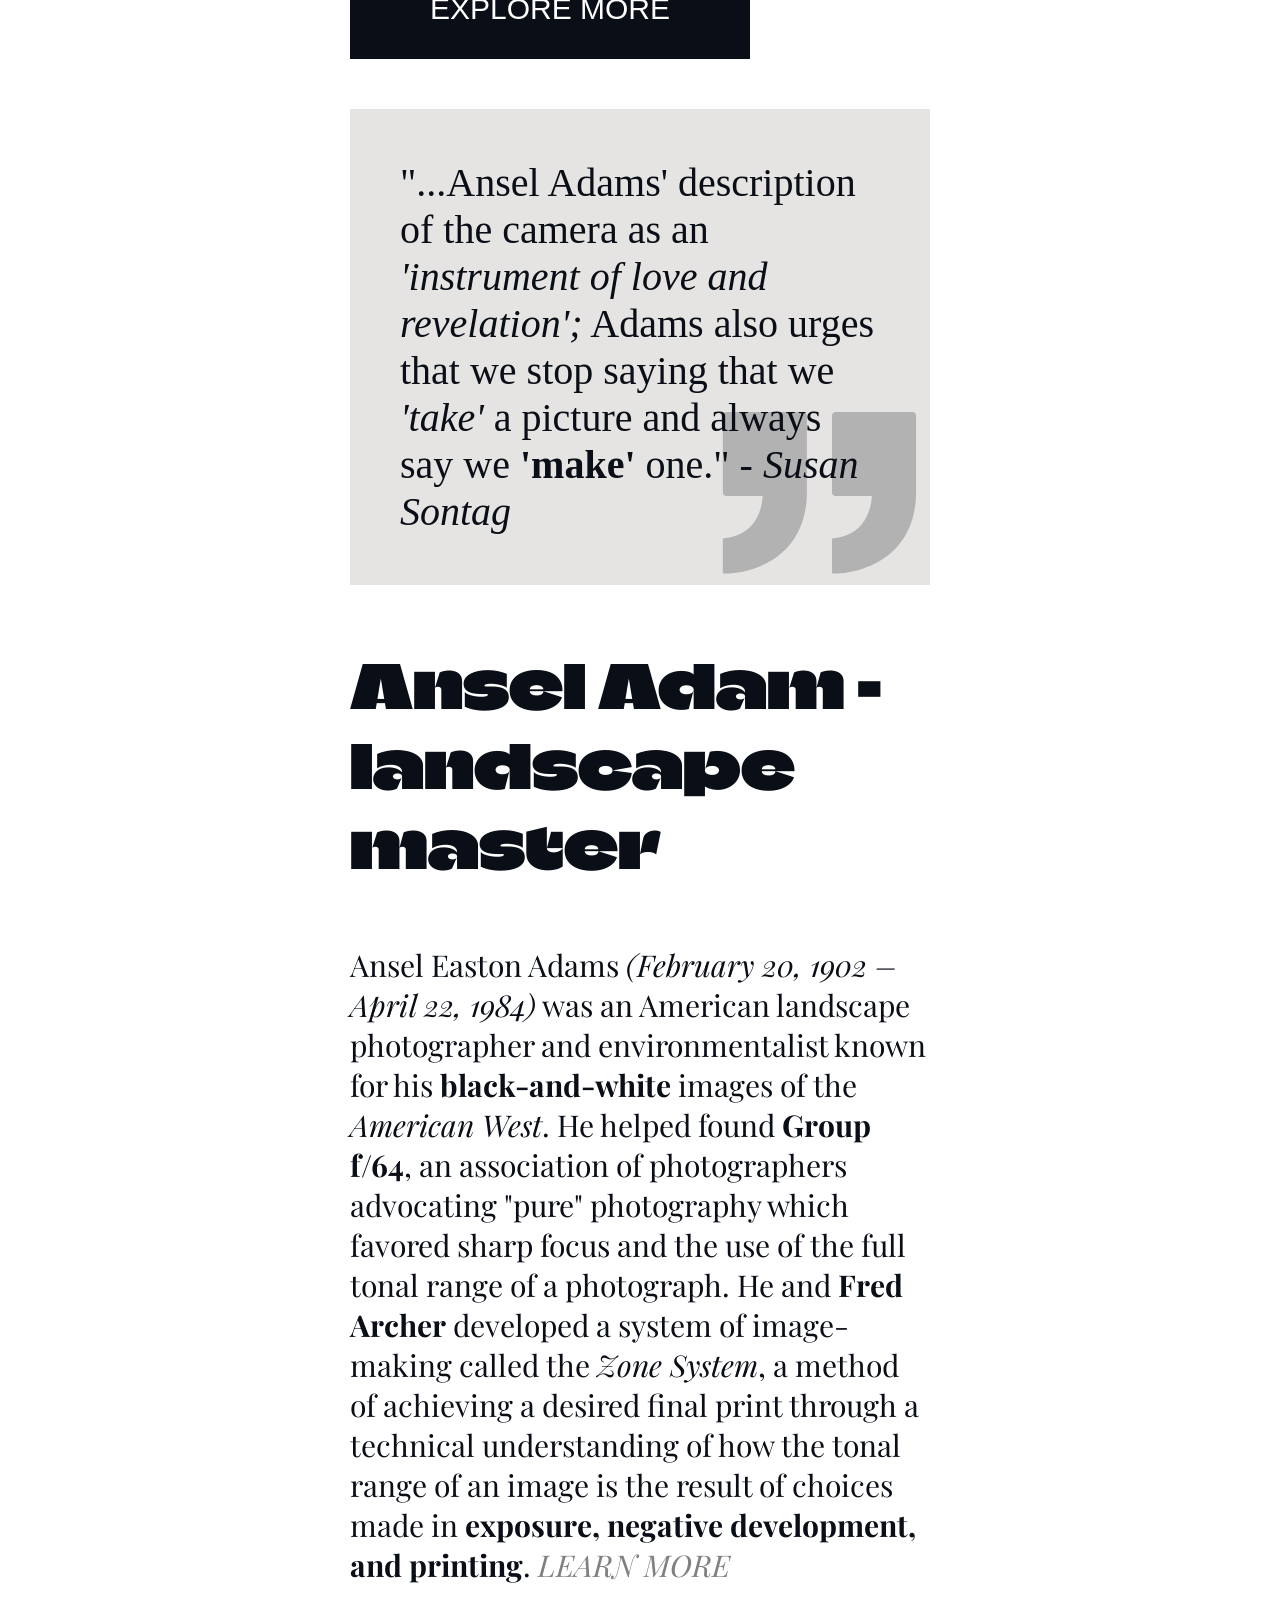
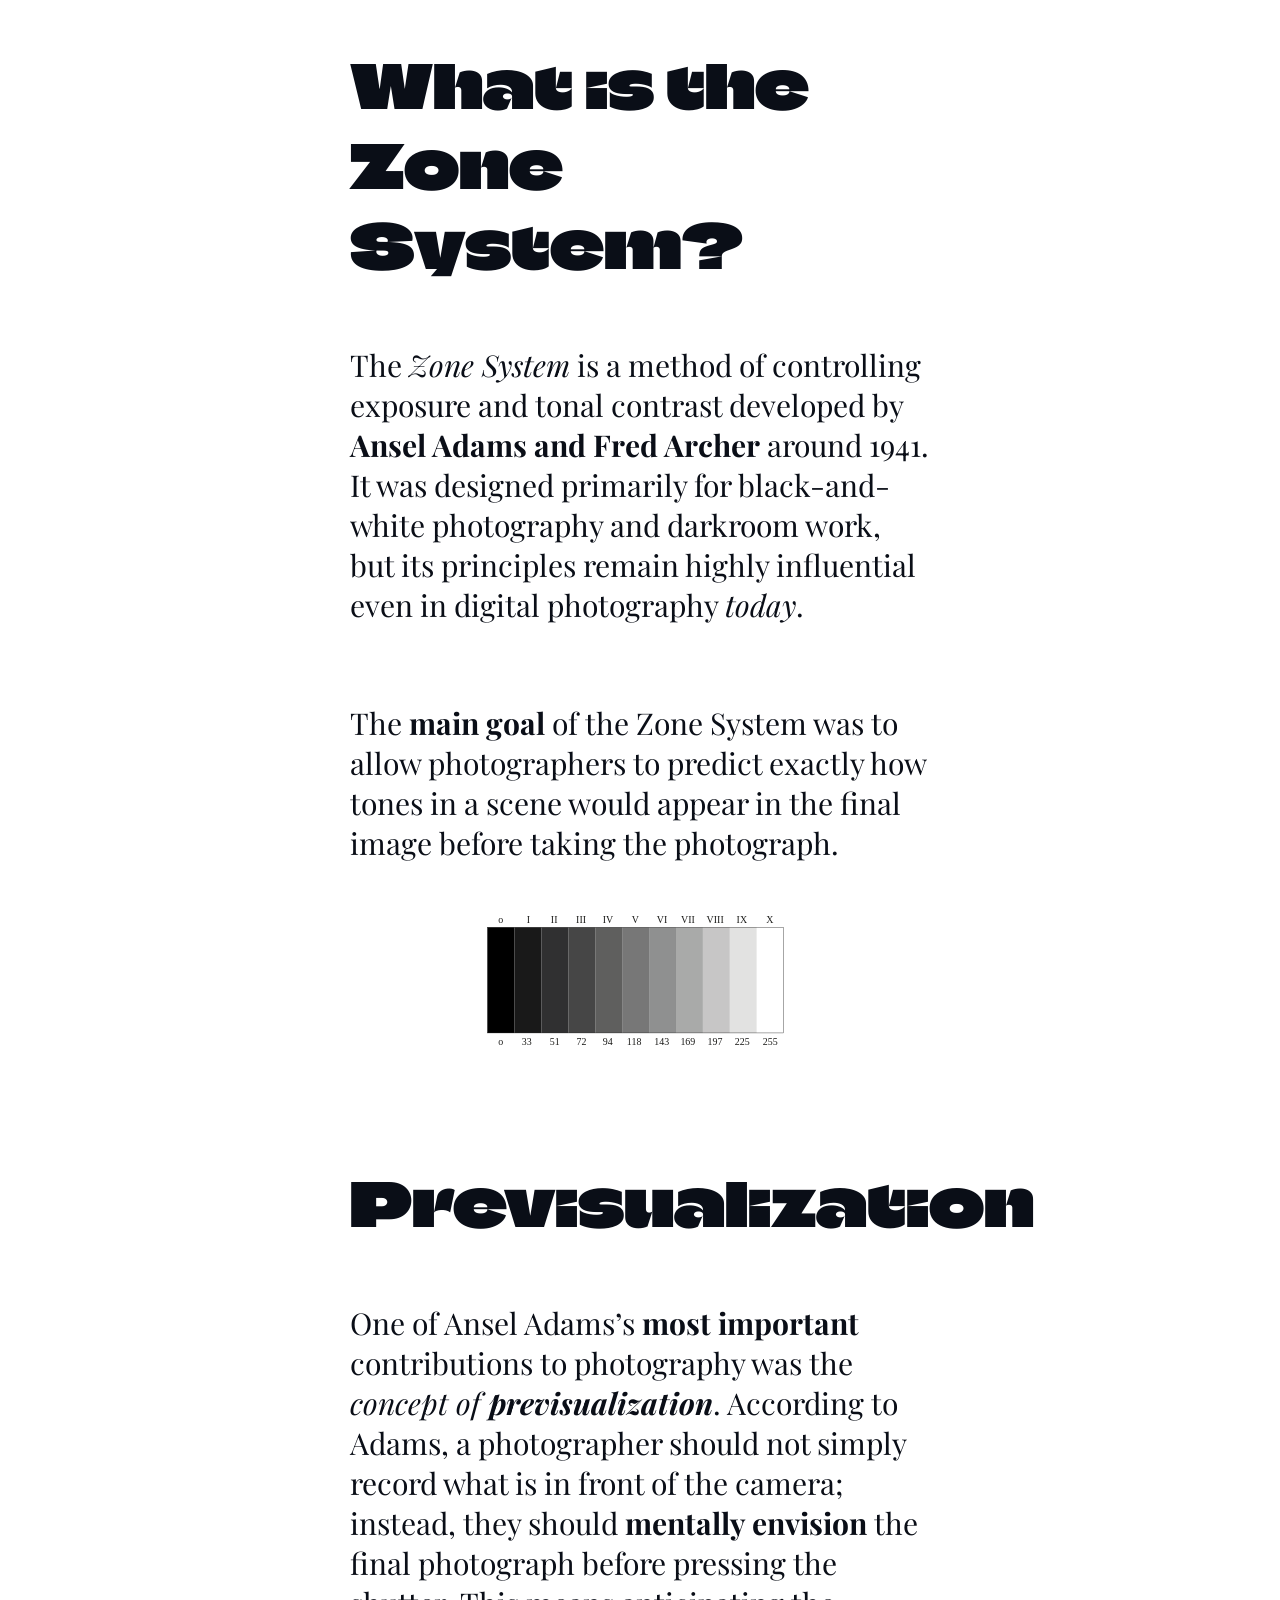
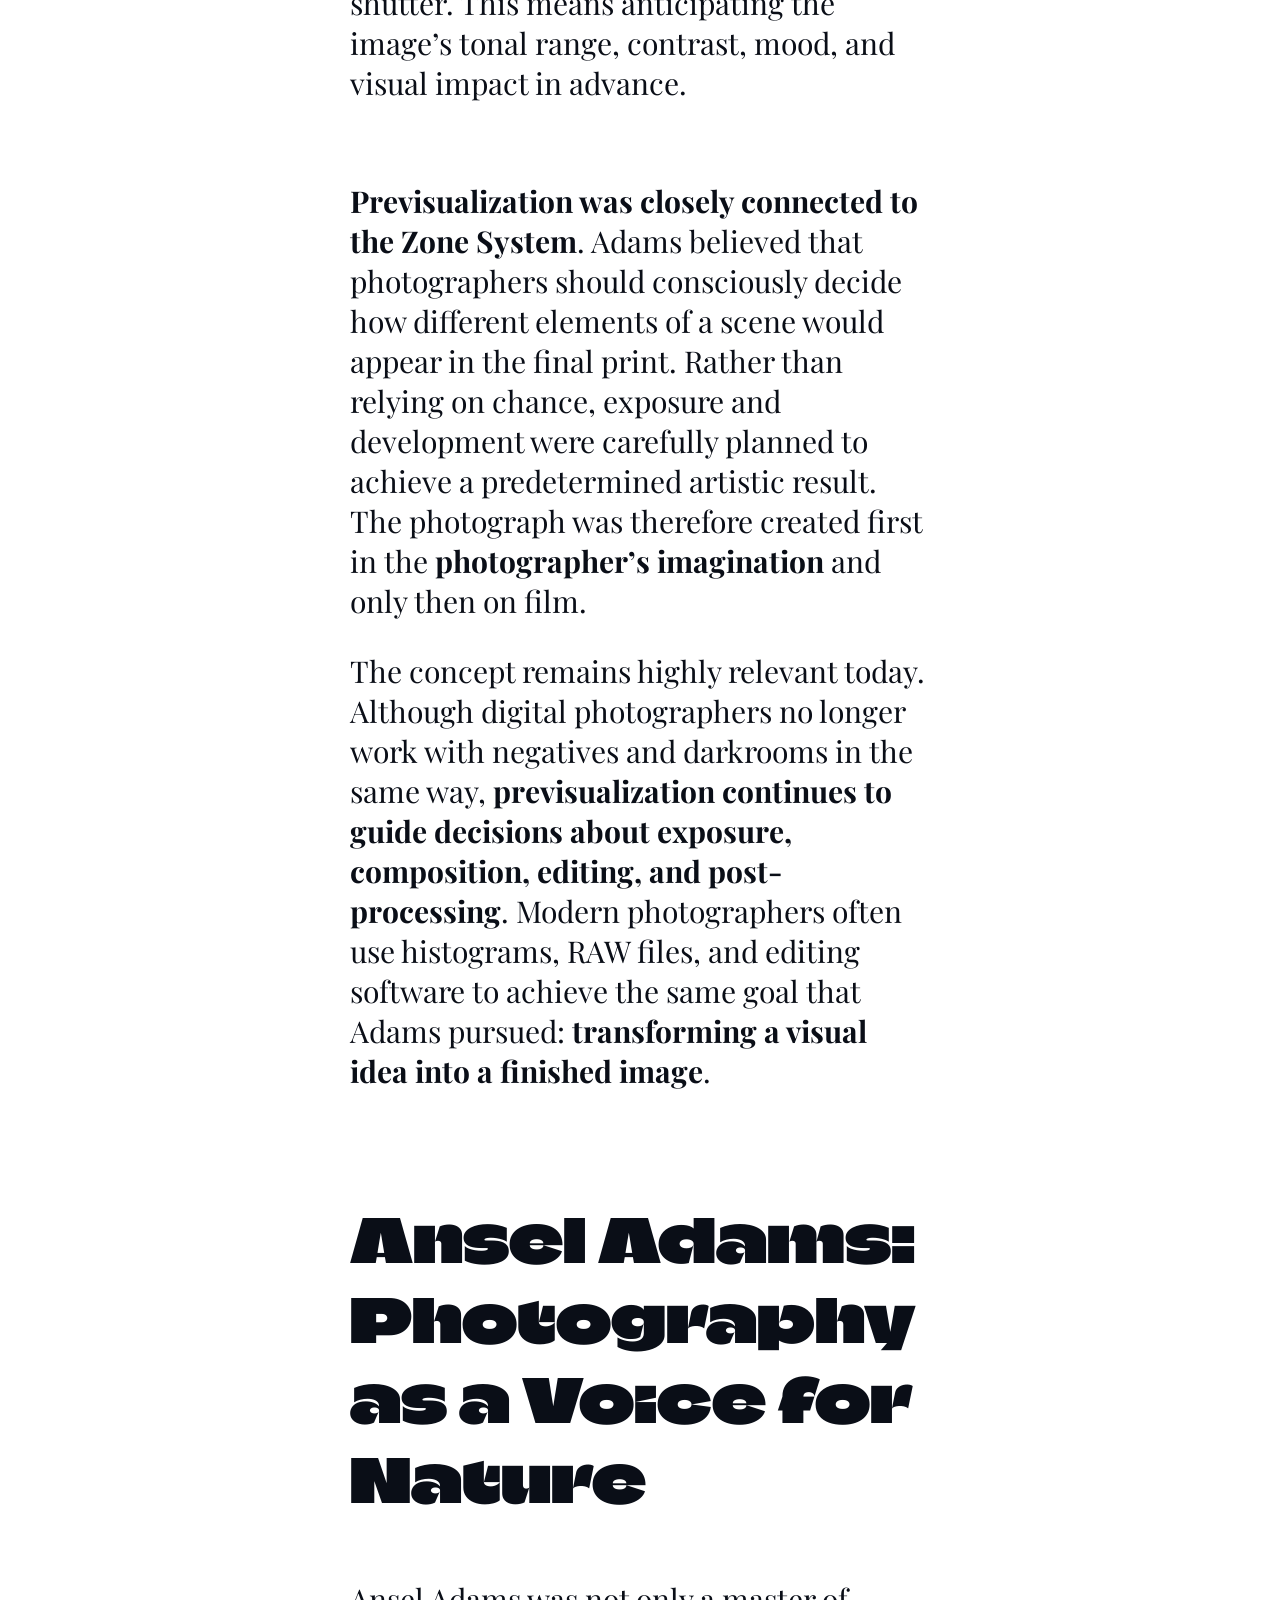
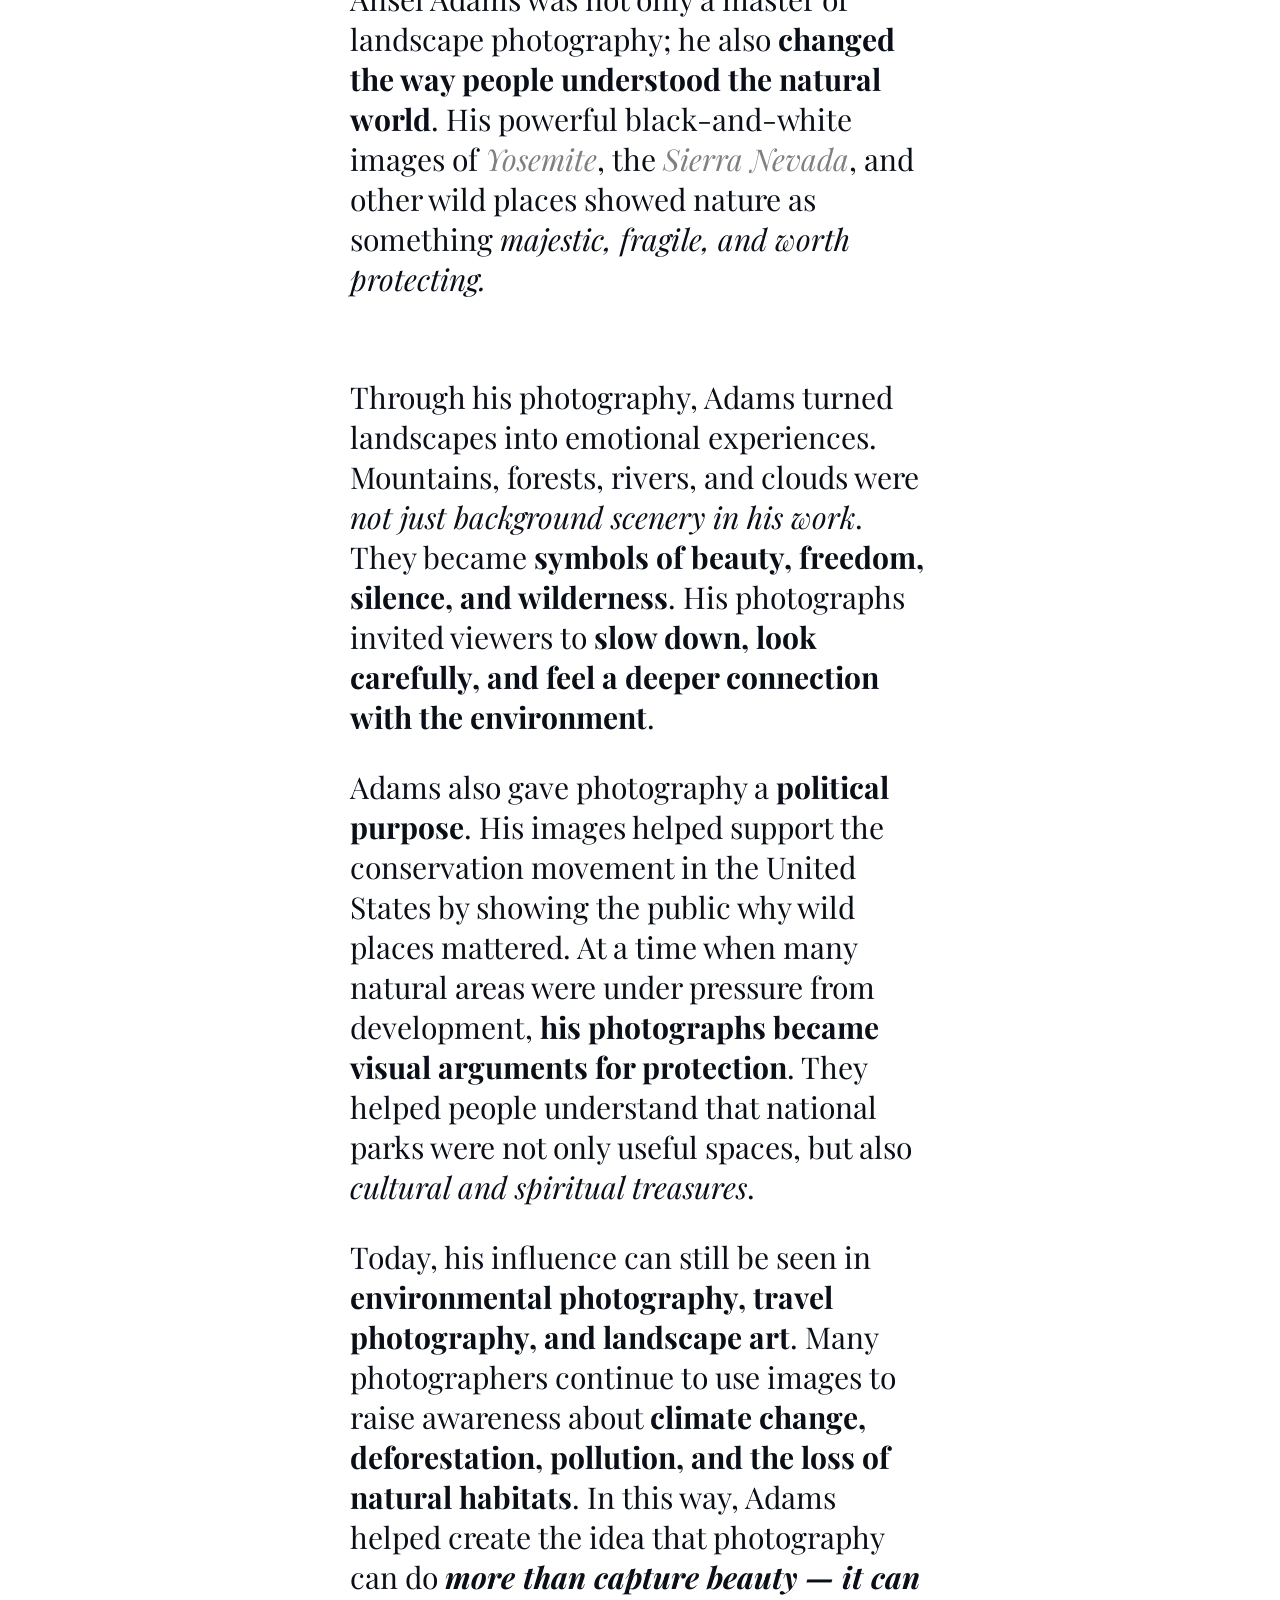
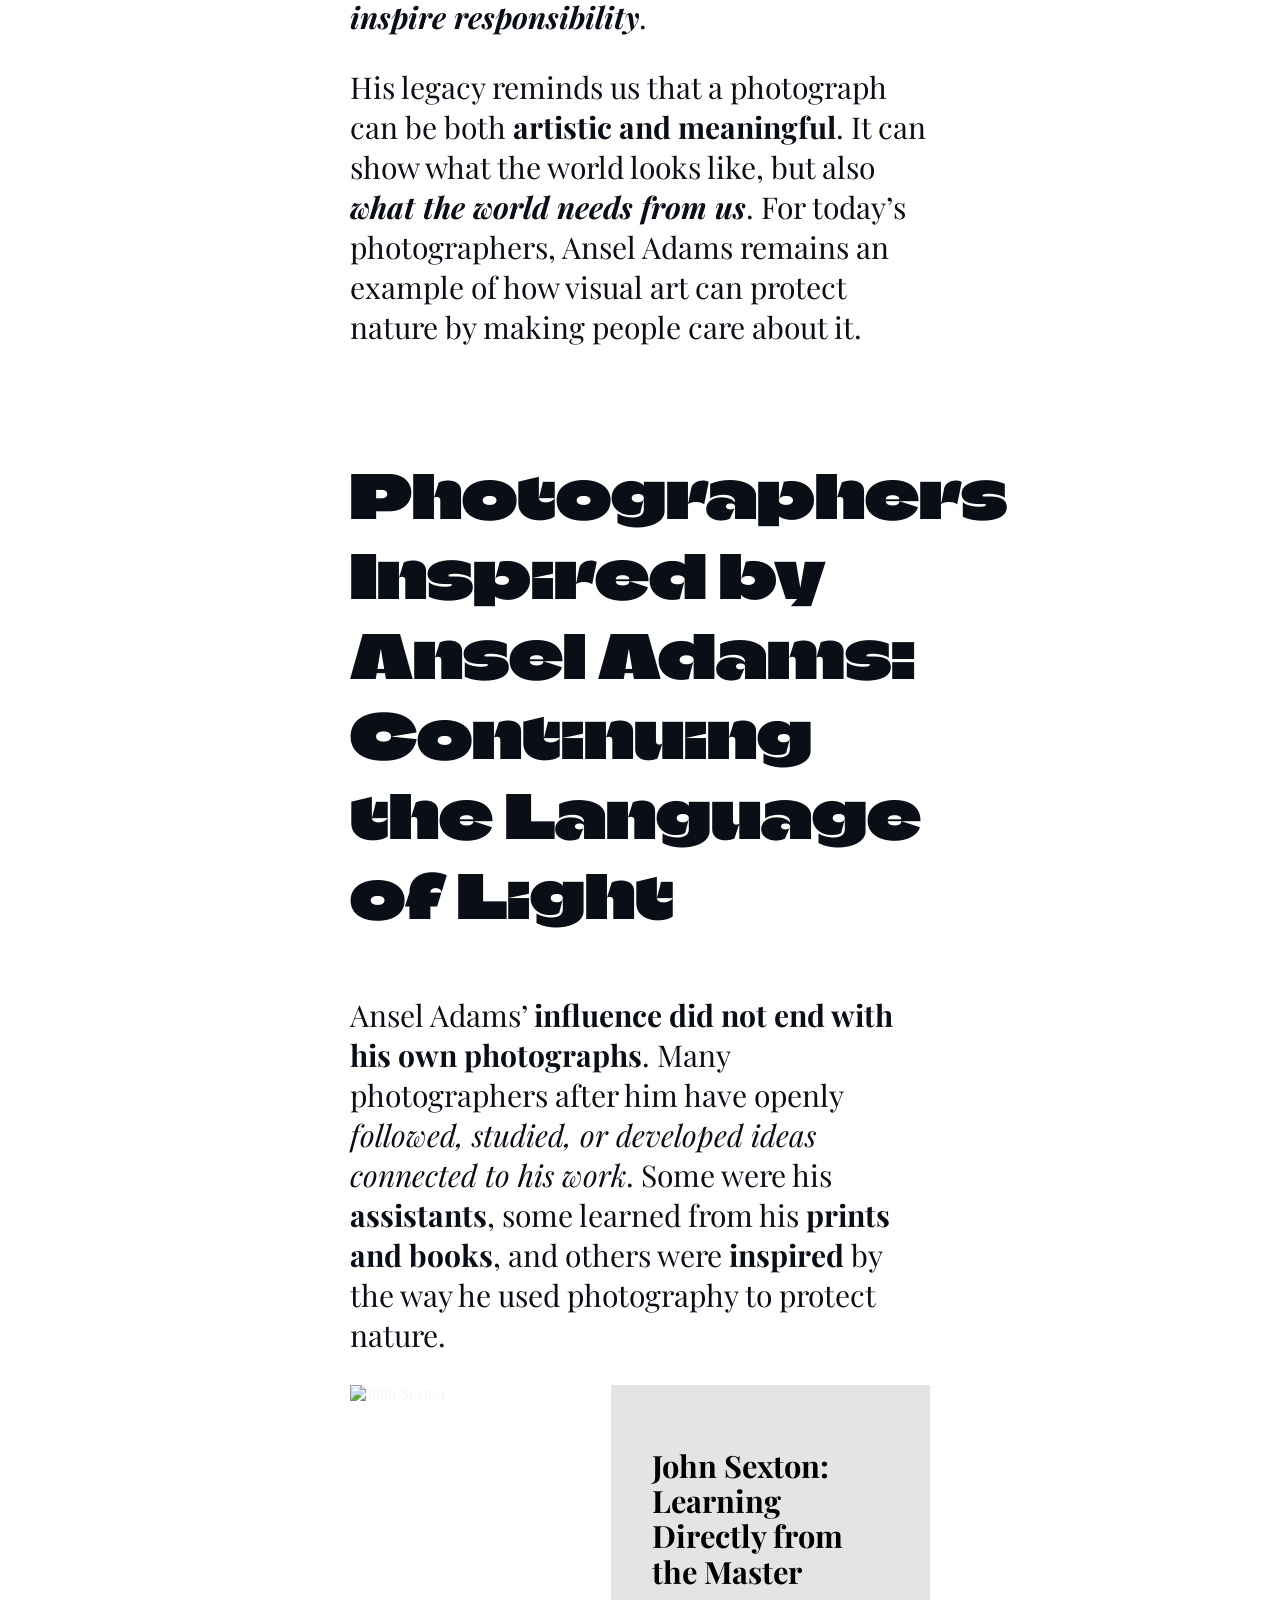
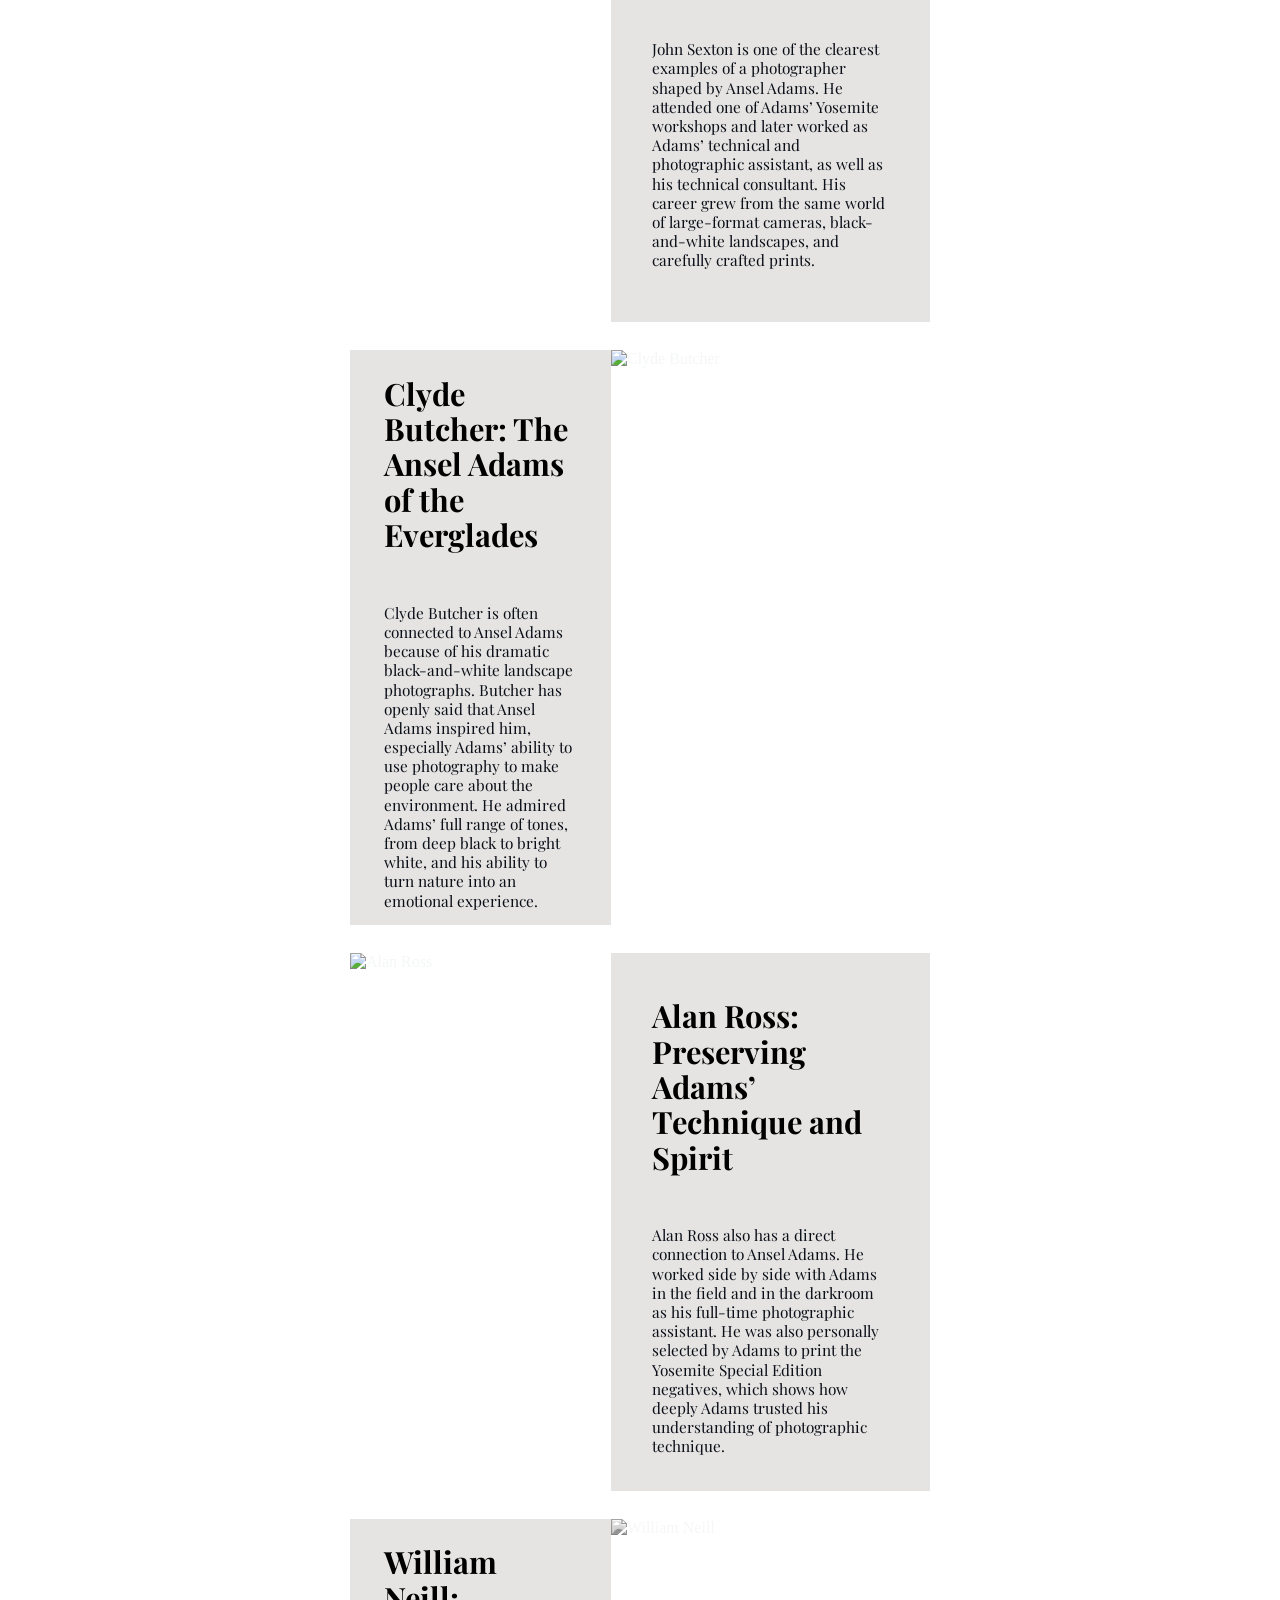
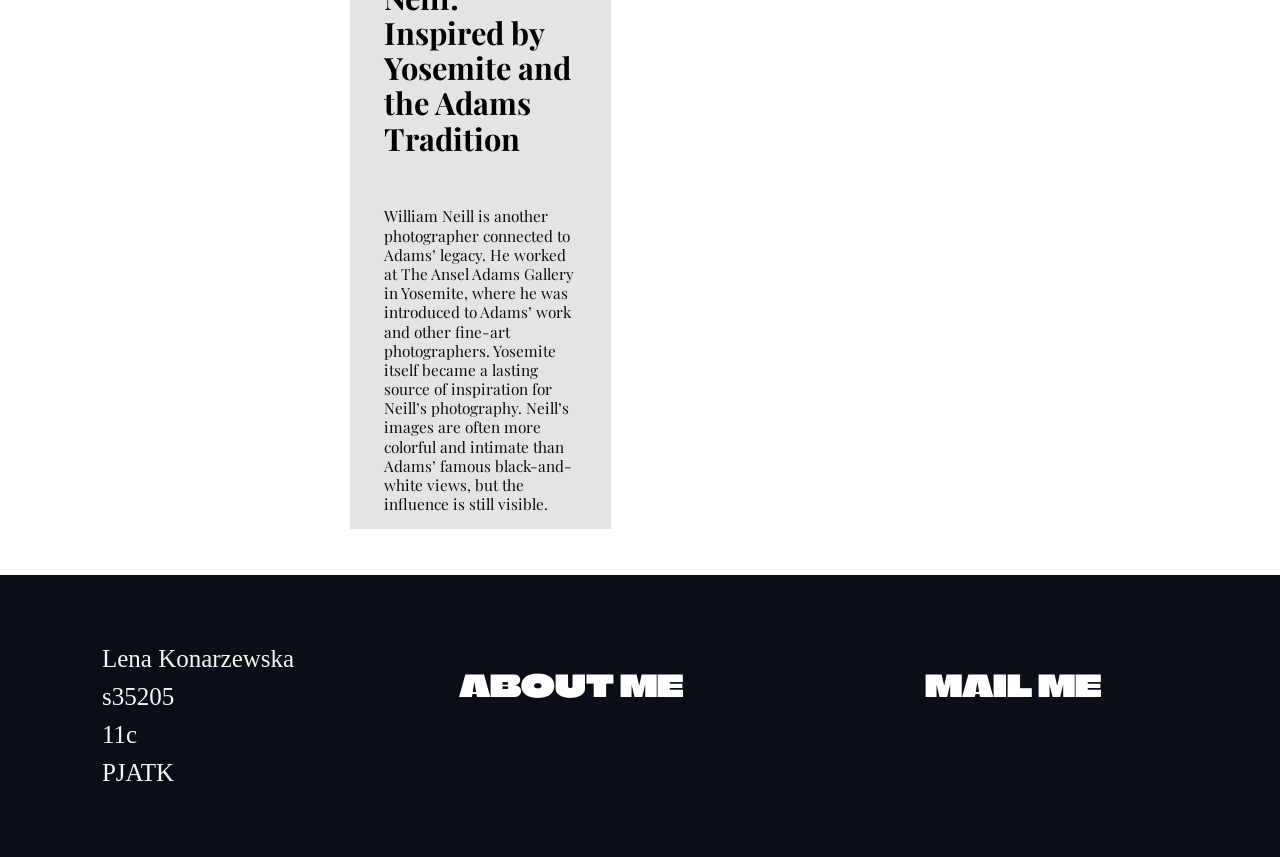
==== commit 1b870910: "Update index.html" ====
--- a/index.html
+++ b/index.html
@@ -64,7 +64,7 @@
                 <section class="under_header">
                     <div class="under_text">
                         <h1>Clyde Butcher: The Ansel Adams of the Everglades</h1>
-                        <p>Clyde Butcher is often connected to Ansel Adams because of his dramatic black-and-white landscape photographs. Butcher has openly said that Ansel Adams inspired him, especially Adams’ ability to use photography to make people care about the environment. He admired Adams’ full range of tones, from deep black to bright white, and his ability to turn nature into an emotional experience.</p>
+                        <p class="semibig">Clyde Butcher is often connected to Ansel Adams because of his dramatic black-and-white landscape photographs. Butcher has openly said that Ansel Adams inspired him, especially Adams’ ability to use photography to make people care about the environment. He admired Adams’ full range of tones, from deep black to bright white, and his ability to turn nature into an emotional experience.</p>
                     </div>
                     <div class="under_photo">
                         <img src="https://clydebutcher.com/images/clyde_highlight.jpg" alt="Clyde Butcher">
@@ -77,14 +77,14 @@
                     </div>
                     <div class="under_text">
                         <h1>Alan Ross: Preserving Adams’ Technique and Spirit</h1>
-                        <p>Alan Ross also has a direct connection to Ansel Adams. He worked side by side with Adams in the field and in the darkroom as his full-time photographic assistant. He was also personally selected by Adams to print the Yosemite Special Edition negatives, which shows how deeply Adams trusted his understanding of photographic technique.</p>
+                        <p class="semibig">Alan Ross also has a direct connection to Ansel Adams. He worked side by side with Adams in the field and in the darkroom as his full-time photographic assistant. He was also personally selected by Adams to print the Yosemite Special Edition negatives, which shows how deeply Adams trusted his understanding of photographic technique.</p>
                     </div>
                 </section>
                 <br>
                 <section class="under_header">
                     <div class="under_text">
                         <h1>William Neill: Inspired by Yosemite and the Adams Tradition</h1>
-                        <p>William Neill is another photographer connected to Adams’ legacy. He worked at The Ansel Adams Gallery in Yosemite, where he was introduced to Adams’ work and other fine-art photographers. Yosemite itself became a lasting source of inspiration for Neill’s photography. Neill’s images are often more colorful and intimate than Adams’ famous black-and-white views, but the influence is still visible.</p>
+                        <p class="semibig">William Neill is another photographer connected to Adams’ legacy. He worked at The Ansel Adams Gallery in Yosemite, where he was introduced to Adams’ work and other fine-art photographers. Yosemite itself became a lasting source of inspiration for Neill’s photography. Neill’s images are often more colorful and intimate than Adams’ famous black-and-white views, but the influence is still visible.</p>
                     </div>
                     <div class="under_photo">
                         <img src="https://i.ytimg.com/vi/ZkjcmTVSXbw/hq720.jpg?sqp=-oaymwE7CK4FEIIDSFryq4qpAy0IARUAAAAAGAElAADIQj0AgKJD8AEB-AH-CYAC0AWKAgwIABABGFIgWShlMA8=&rs=AOn4CLC5g9wSf-tRv55FhySxgqU36ohXhQ" style="filter: grayscale(100%);" alt="William Neill">
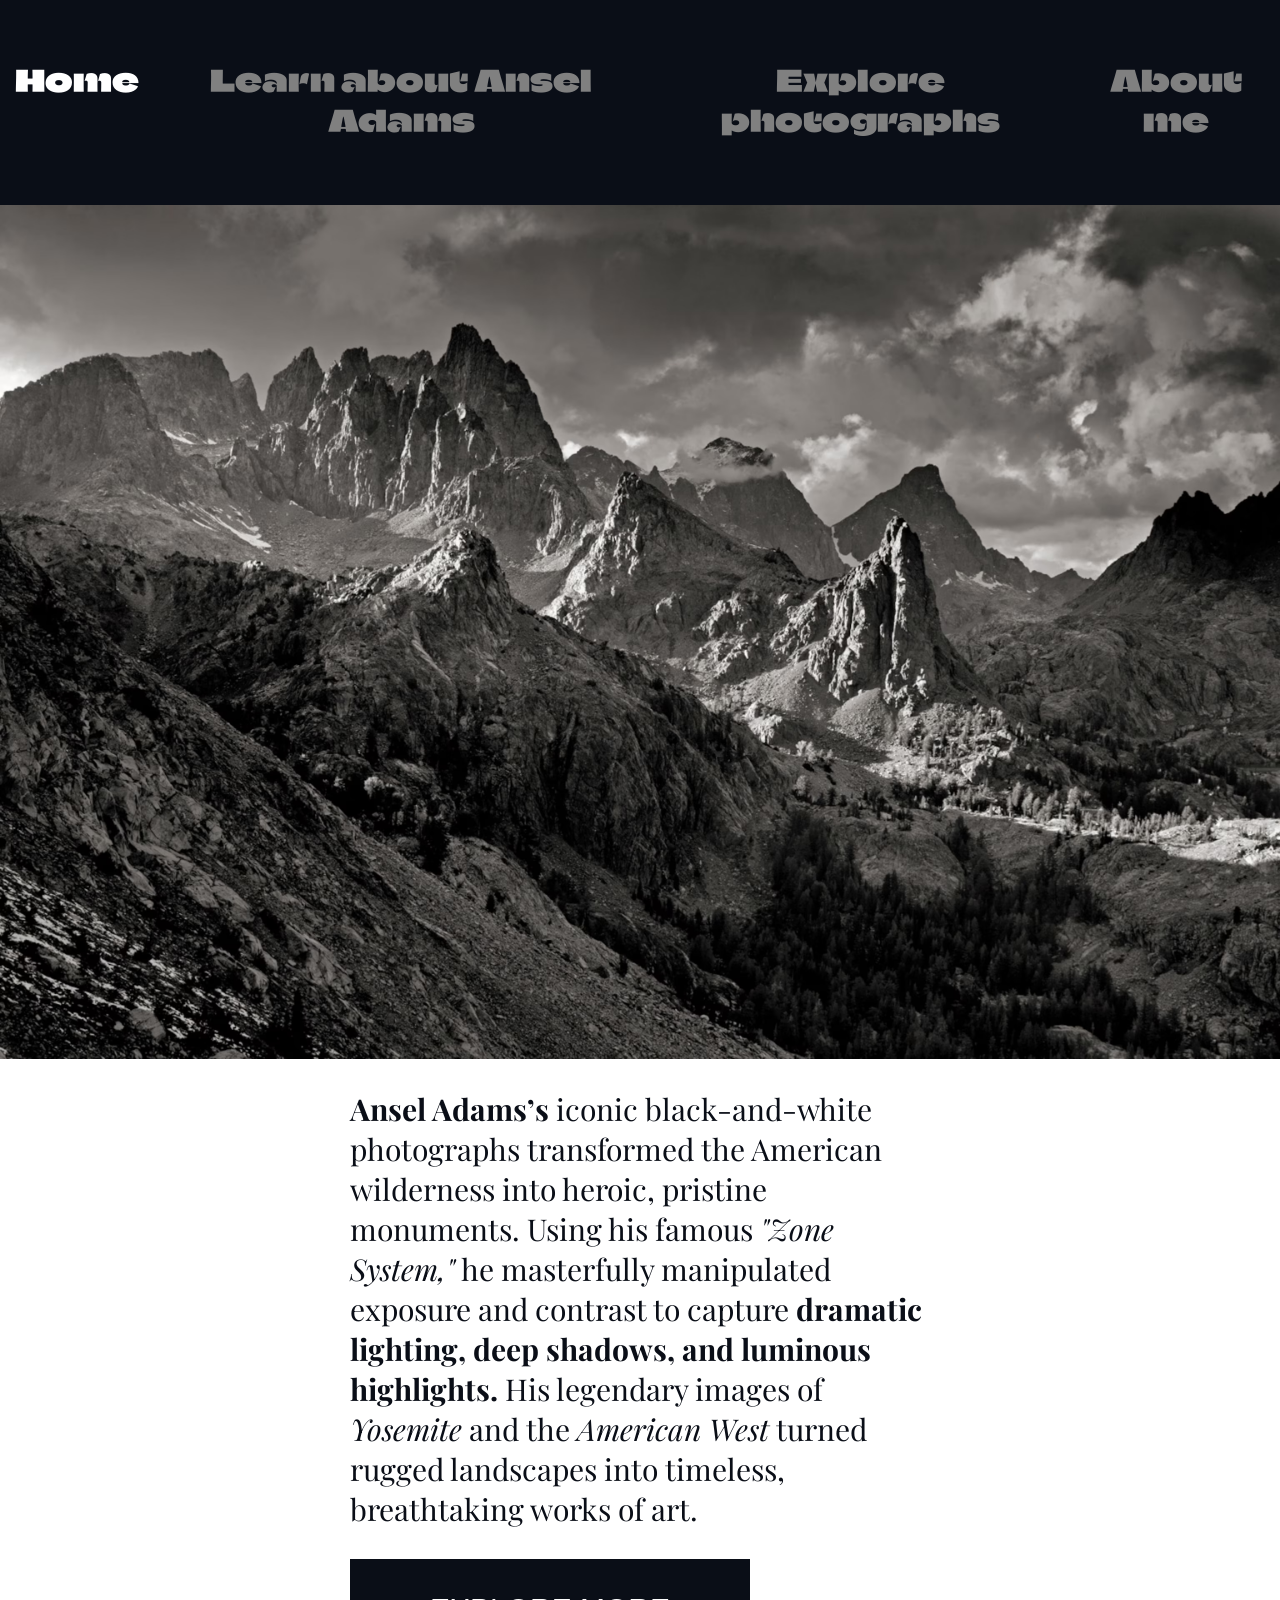
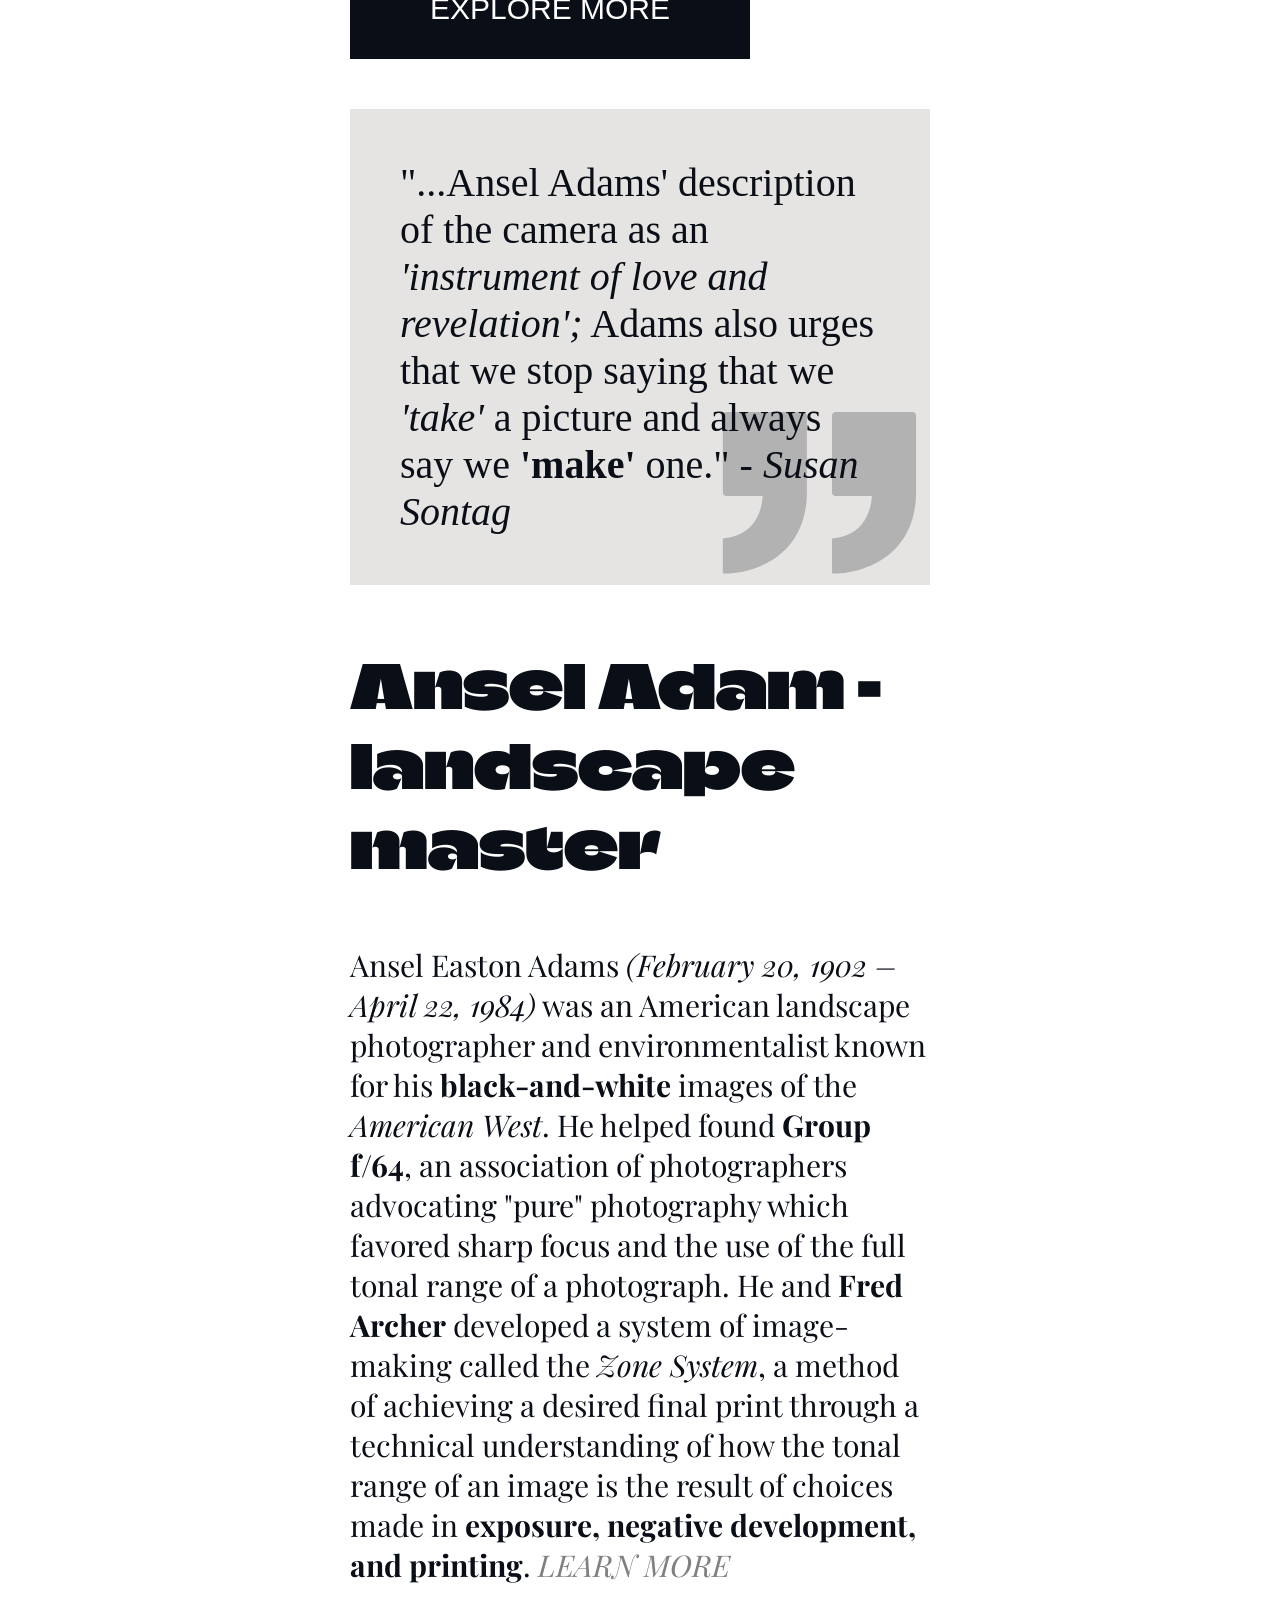
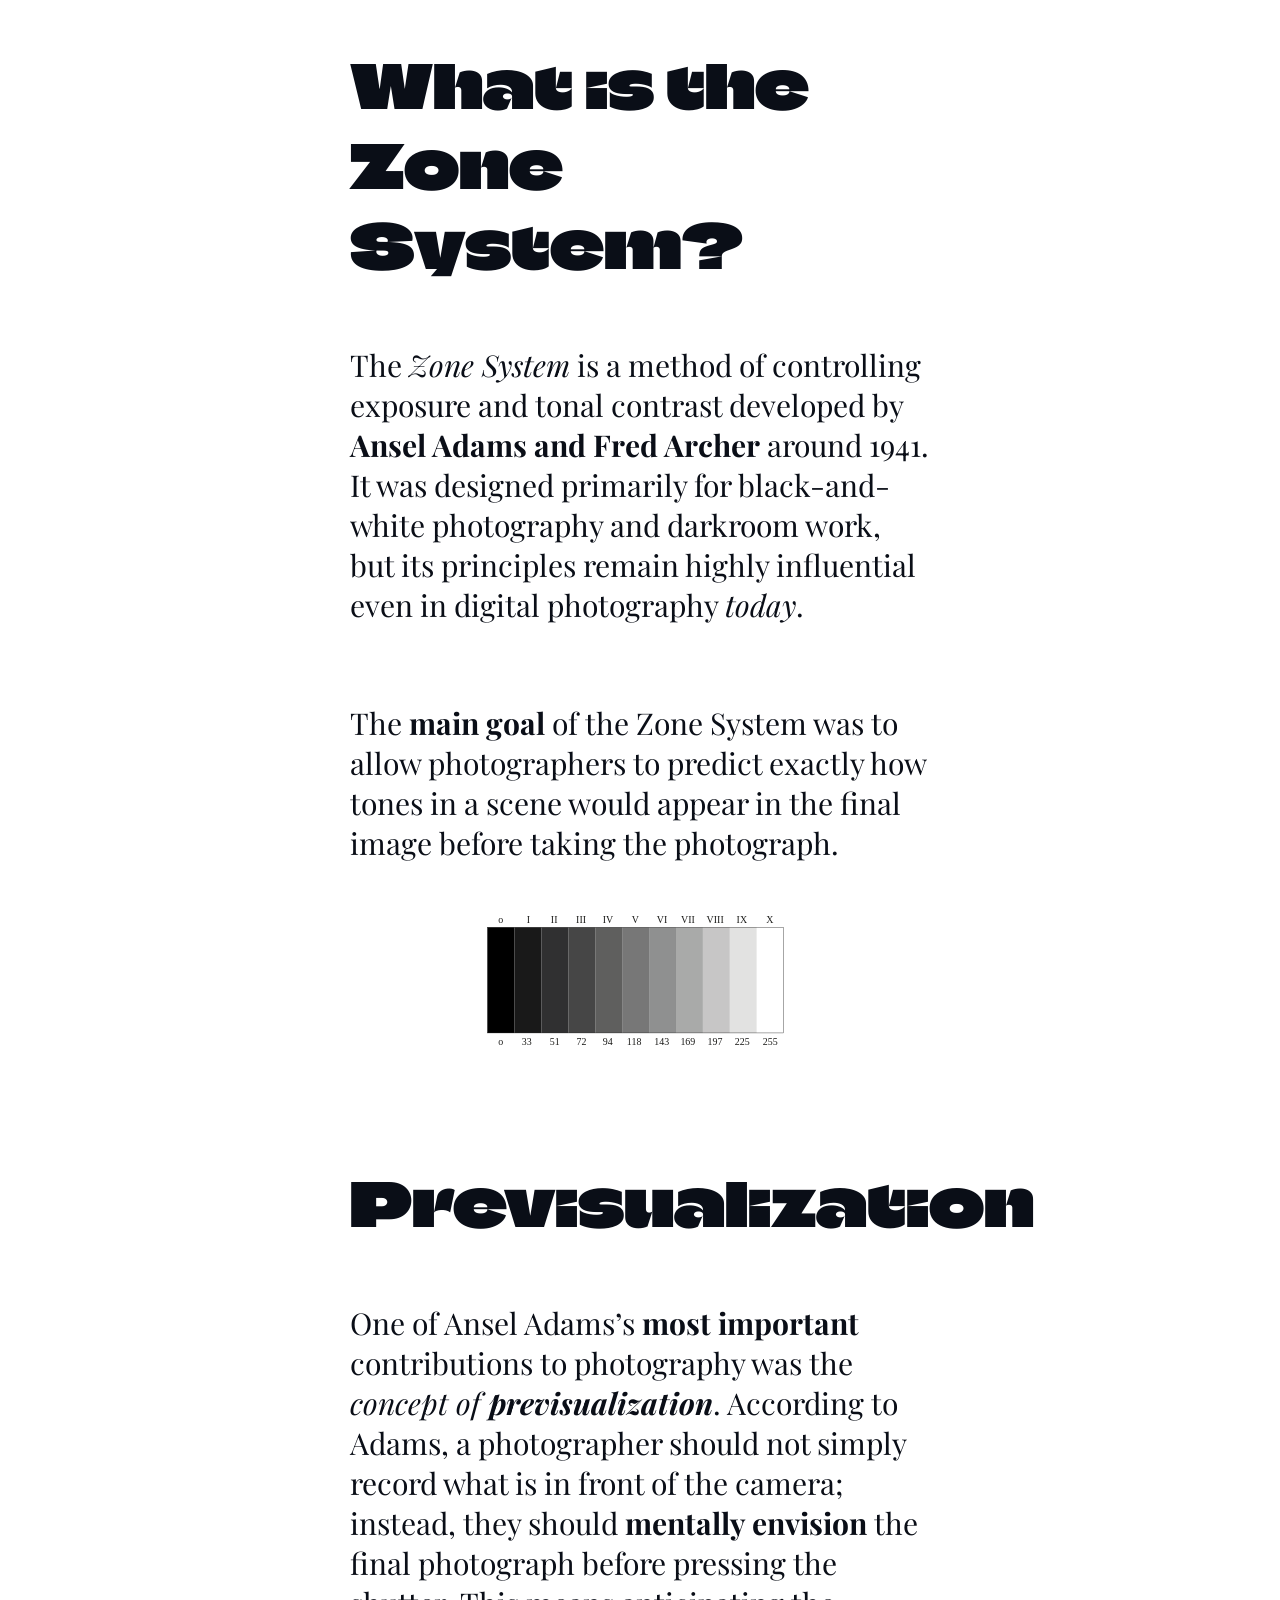
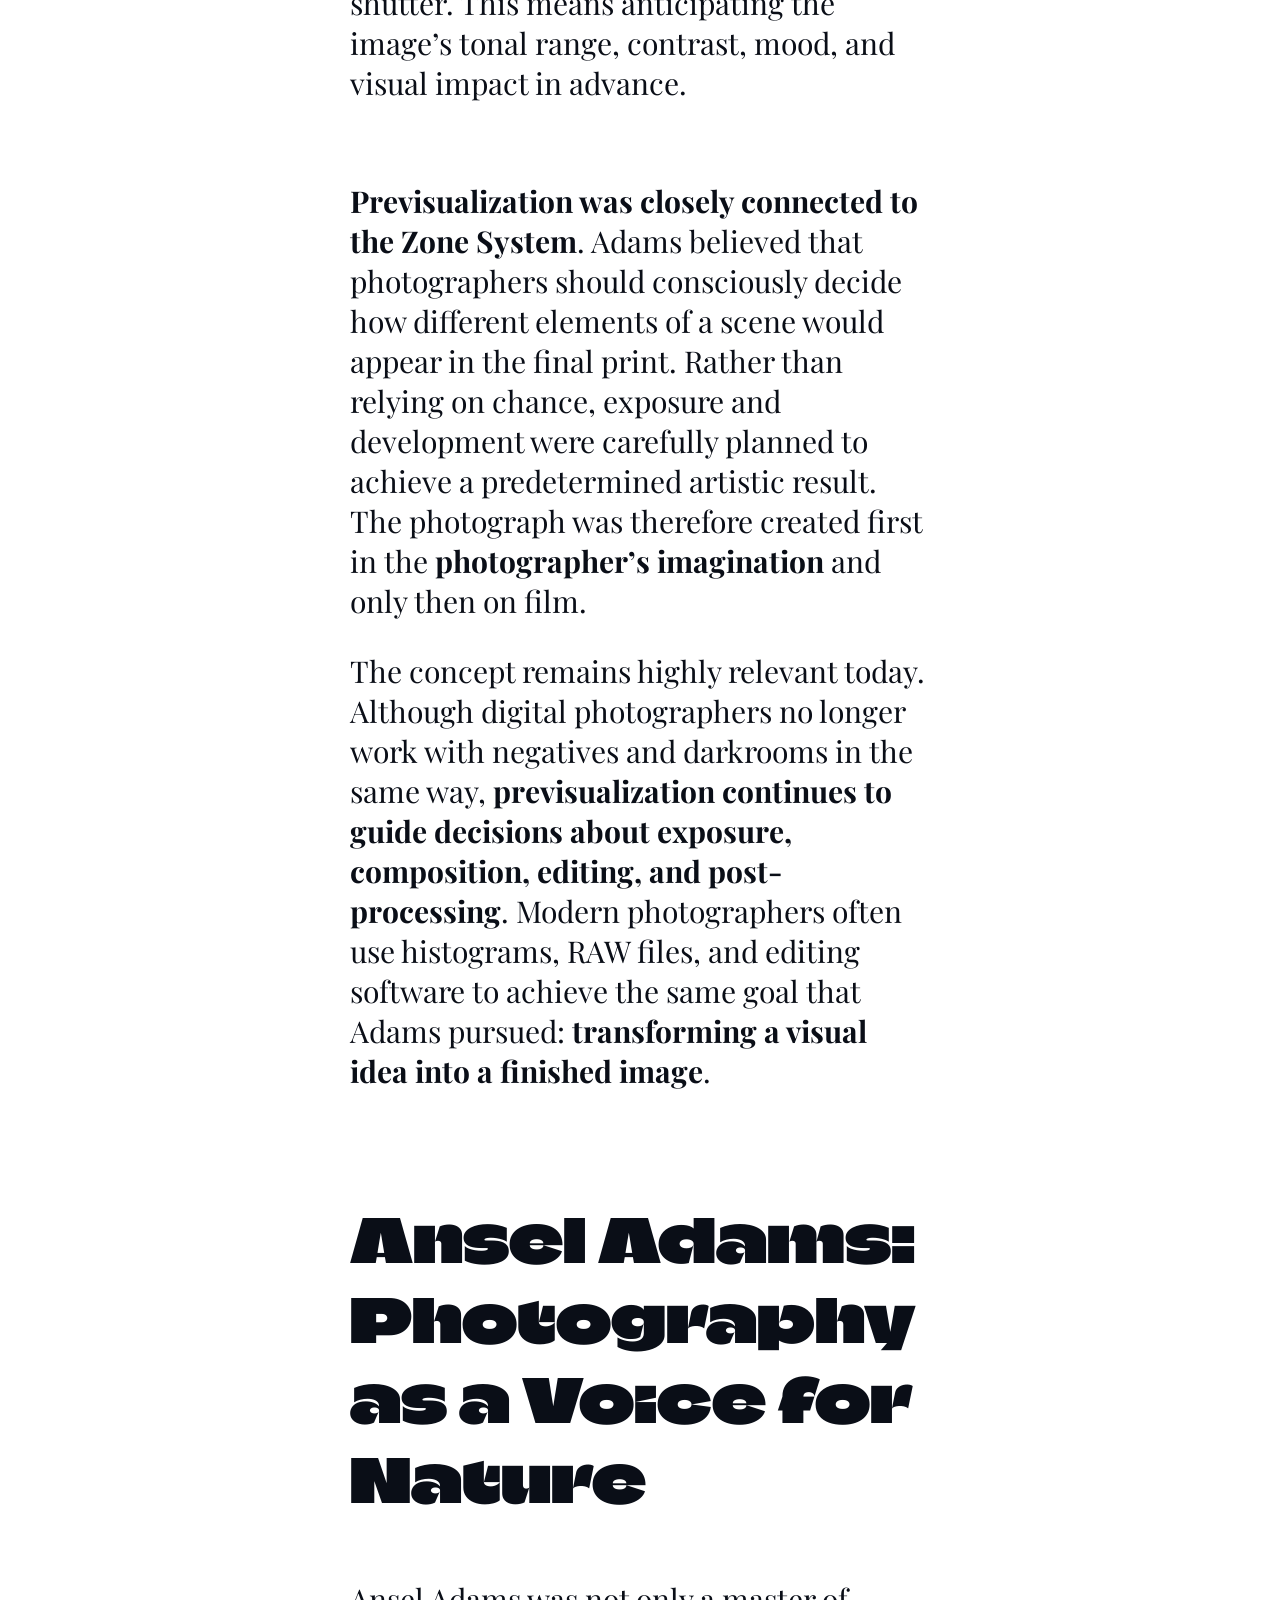
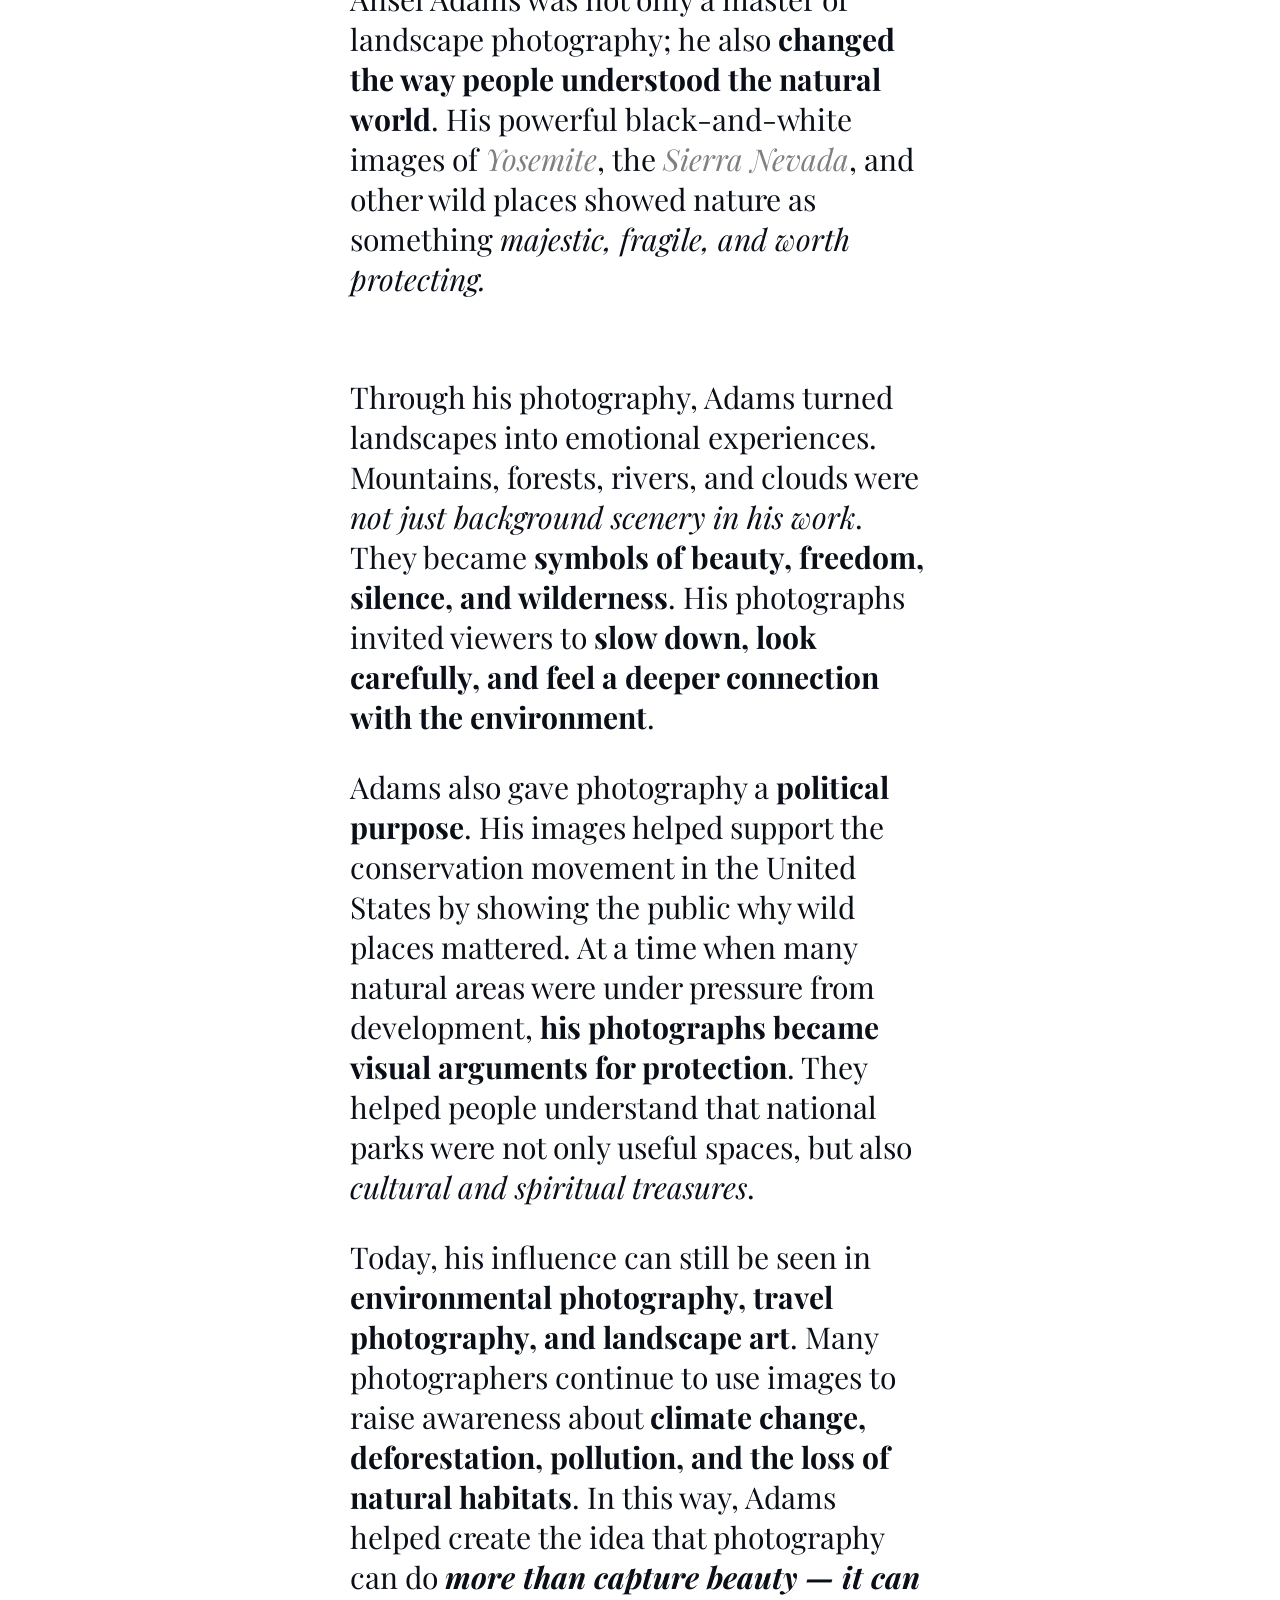
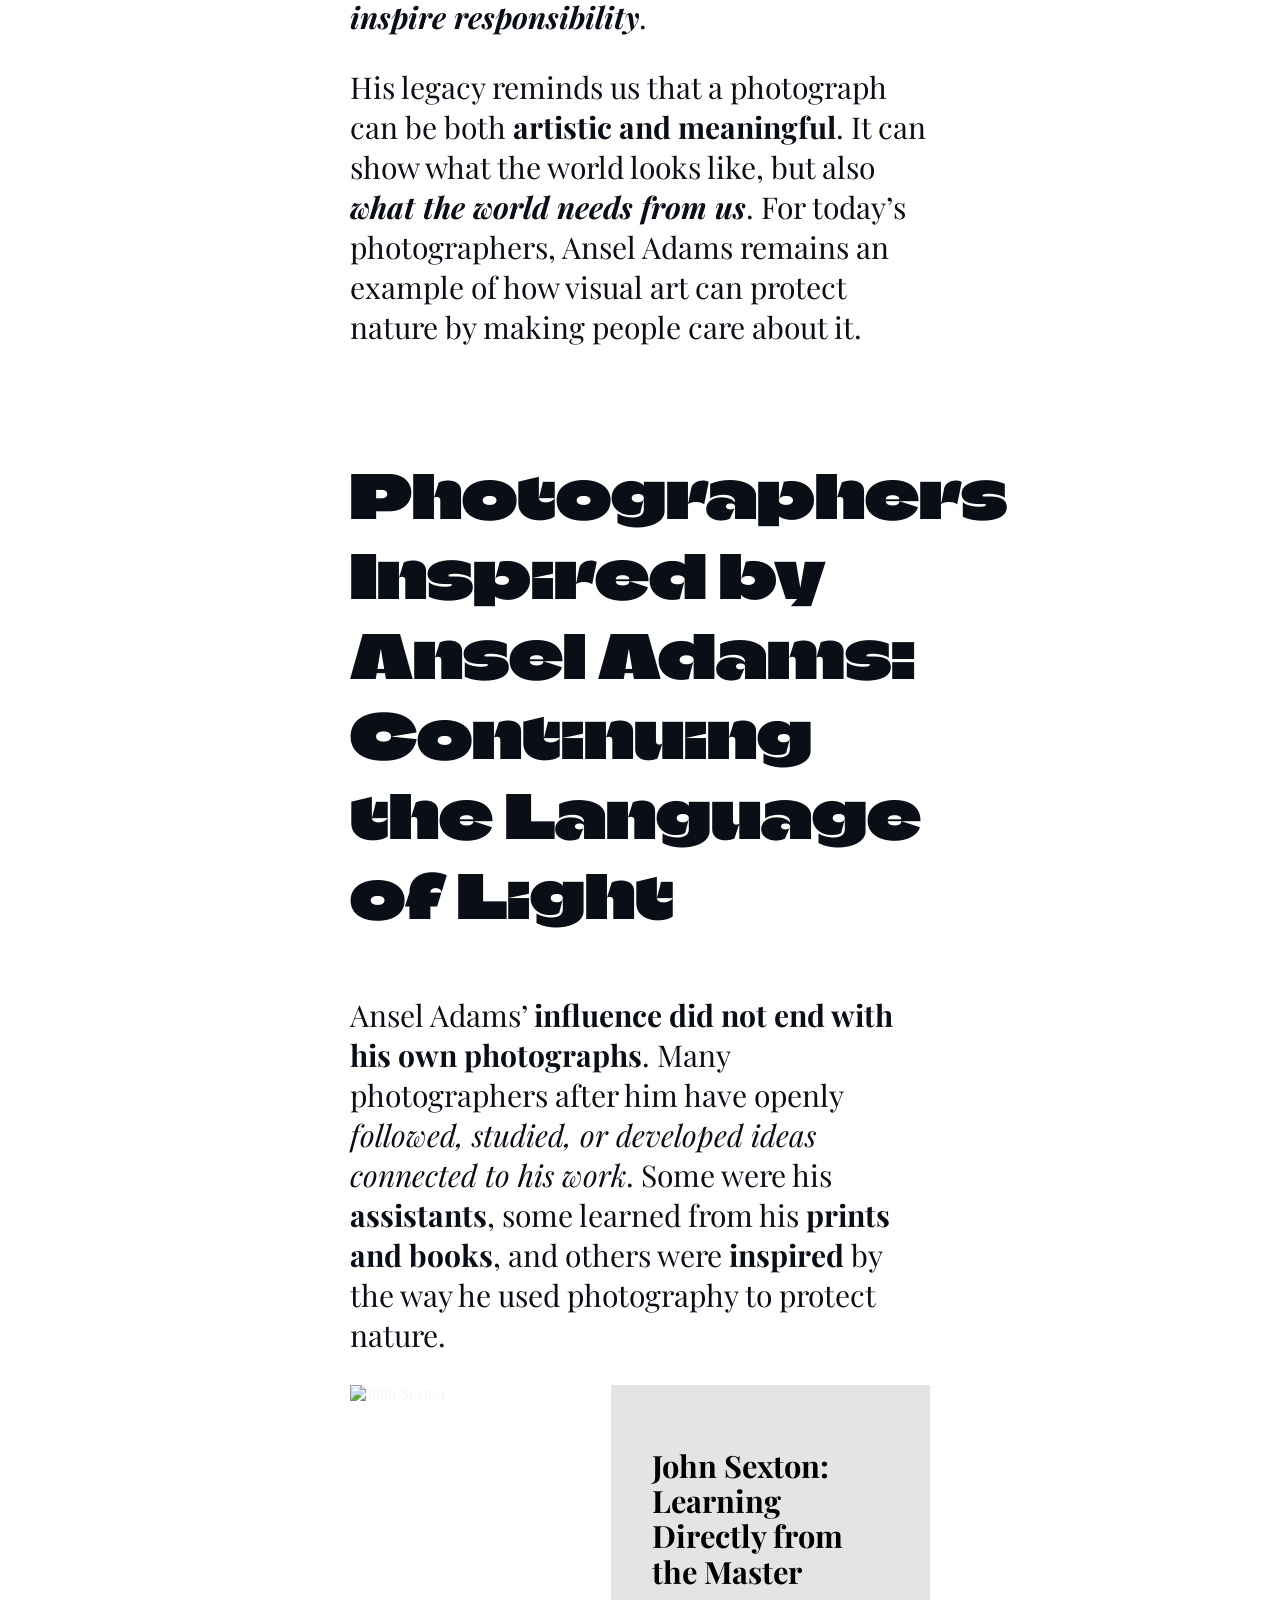
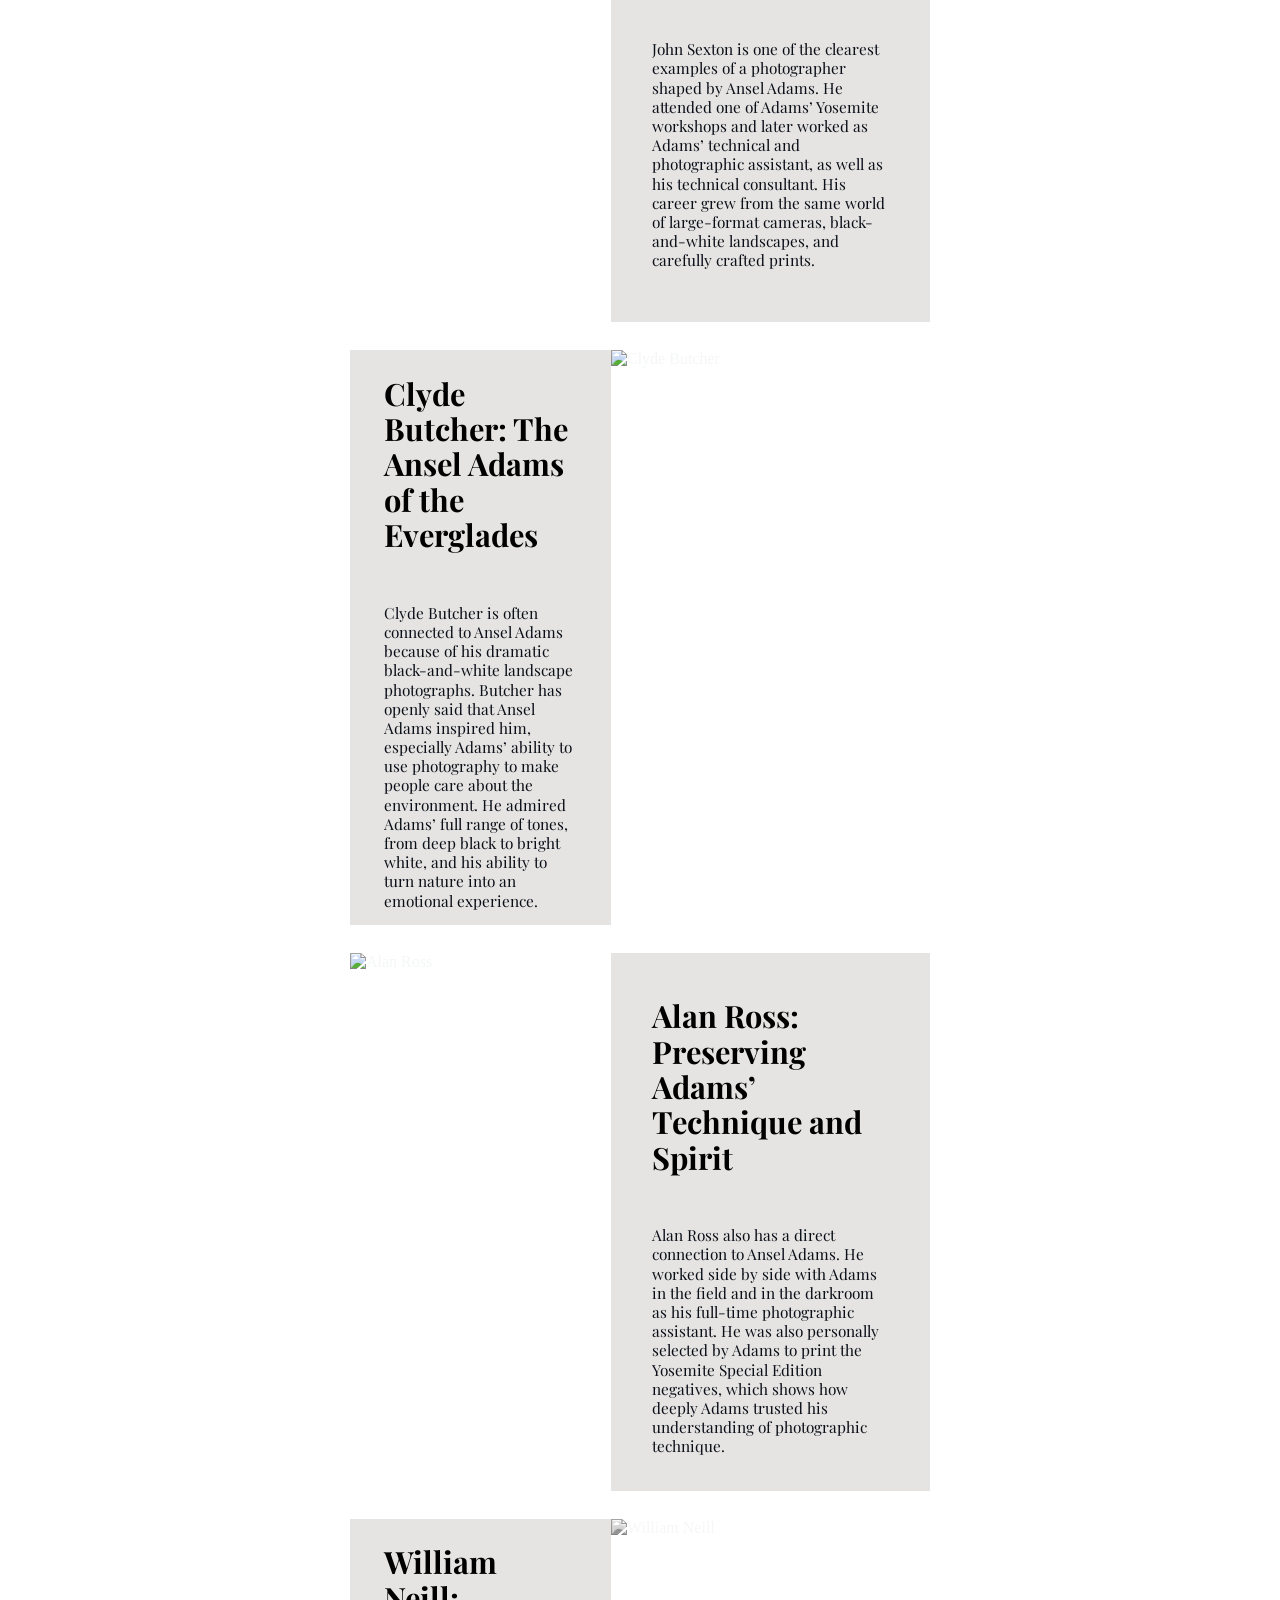
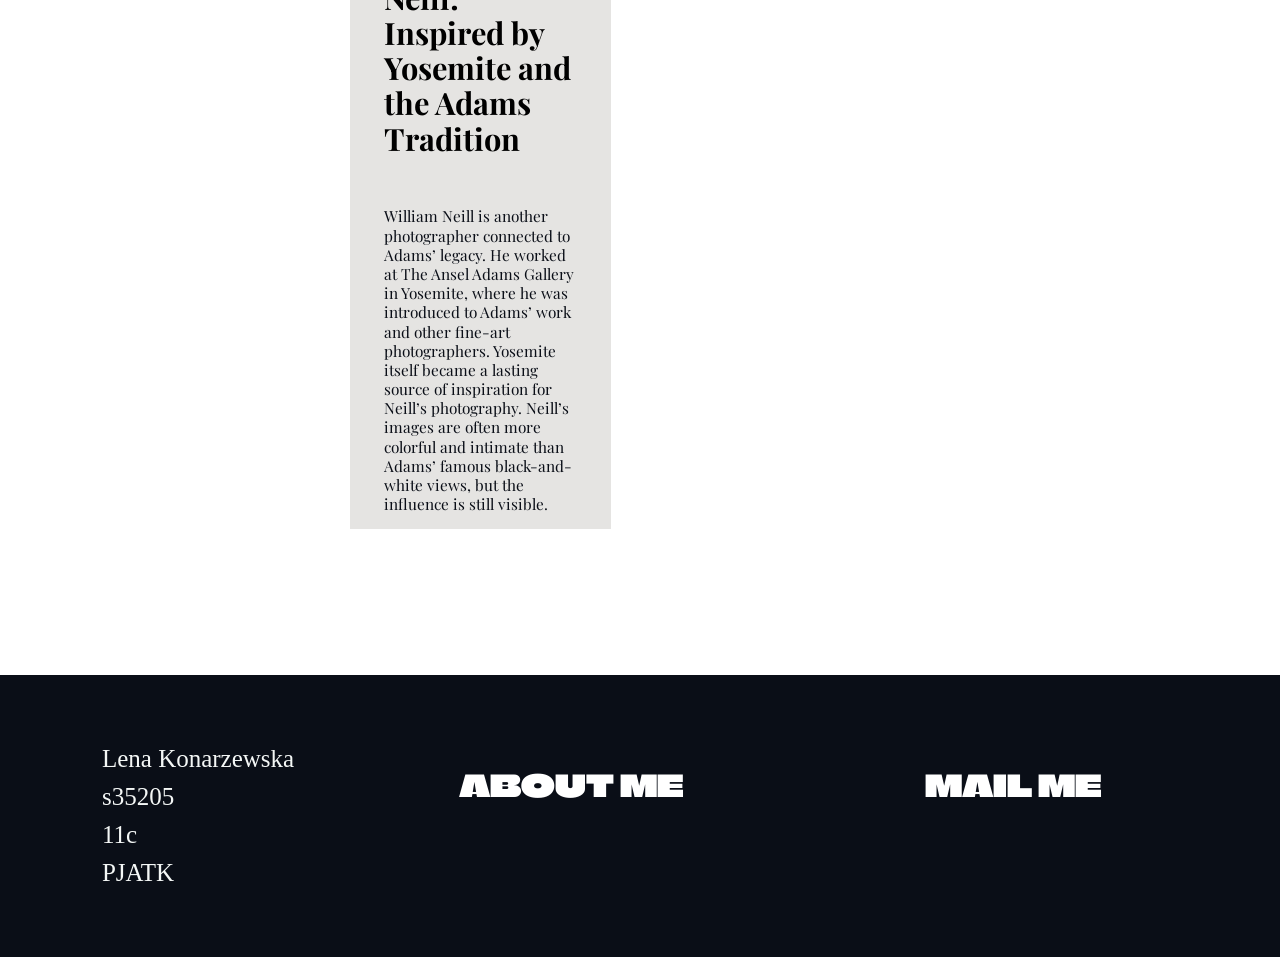
==== commit 5f5ebfb6: "Update index.html" ====
--- a/index.html
+++ b/index.html
@@ -16,83 +16,85 @@
                         <a href="index2.html" class="titlefont navanimation activepage">About me</a>
                   </nav>
             </header>
-            <img src="zdjecie_index1.jpg" alt="photo of a mountain" width=3072 height=2049>
-            <div class="kolumna">
-                <p class="semibig"> <b>Ansel Adams’s</b> iconic black-and-white photographs transformed the American wilderness into heroic, pristine monuments. Using his famous <i>"Zone System,"</i> he masterfully manipulated exposure and contrast to capture <b>dramatic lighting, deep shadows, and luminous highlights.</b> His legendary images of <i>Yosemite</i> and the <i>American West</i> turned rugged landscapes into timeless, breathtaking works of art.</p>
-                <button type="button" onclick="window.location='index3.html'"> EXPLORE MORE </button>
-                <div class="quote">
+            <main>
+                <img src="zdjecie_index1.jpg" alt="photo of a mountain" width=3072 height=2049>
+                <div class="kolumna">
+                    <p class="semibig"> <b>Ansel Adams’s</b> iconic black-and-white photographs transformed the American wilderness into heroic, pristine monuments. Using his famous <i>"Zone System,"</i> he masterfully manipulated exposure and contrast to capture <b>dramatic lighting, deep shadows, and luminous highlights.</b> His legendary images of <i>Yosemite</i> and the <i>American West</i> turned rugged landscapes into timeless, breathtaking works of art.</p>
+                    <button type="button" onclick="window.location='index3.html'"> EXPLORE MORE </button>
+                    <div class="quote">
                         "...Ansel Adams' description of the camera as an <i>'instrument of love and revelation';</i> Adams also urges that we stop saying that we <i>'take'</i> a picture and always say we <b>'make'</b> one."
                         <i> - Susan Sontag</i>
+                    </div>
+                    <h3> Ansel Adam - landscape master</h3>
+                    <p class="semibig">Ansel Easton Adams <i>(February 20, 1902 – April 22, 1984)</i> was an American landscape photographer and environmentalist known for his <b>black-and-white</b> images of the <i>American West</i>. He helped found <b>Group f/64</b>, an association of photographers advocating "pure" photography which favored sharp focus and the use of the full tonal range of a photograph. He and <b>Fred Archer</b> developed a system of image-making called the <i>Zone System</i>, a method of achieving a desired final print through a technical understanding of how the tonal range of an image is the result of choices made in <b>exposure, negative development, and printing</b>.
+                    <a href="index4.html">LEARN MORE</a>
+                    </p>
+                    <h3> What is the Zone System?</h3>
+                    <p class="semibig">The <i>Zone System</i> is a method of controlling exposure and tonal contrast developed by <b>Ansel Adams and Fred Archer</b> around 1941. It was designed primarily for black-and-white photography and darkroom work, but its principles remain highly influential even in digital photography <i>today</i>.</p>
+                    <br>
+                    <p class="semibig">The <b>main goal</b> of the Zone System was to allow photographers to predict exactly how tones in a scene would appear in the final image before taking the photograph.</p>
+                    <img class="imgsemi" src="Zone_system_index1.svg" alt="zone system">
+                    <br>
+                    <br>
+                    <h3>Previsualization</h3>
+                    <p class="semibig"> One of Ansel Adams’s <b>most important</b> contributions to photography was the <i>concept of <b>previsualization</b></i>. According to Adams, a photographer should not simply record what is in front of the camera; instead, they should <b>mentally envision</b> the final photograph before pressing the shutter. This means anticipating the image’s tonal range, contrast, mood, and visual impact in advance.</p>
+                    <br>
+                    <p class="semibig"> <b>Previsualization was closely connected to the Zone System</b>. Adams believed that photographers should consciously decide how different elements of a scene would appear in the final print. Rather than relying on chance, exposure and development were carefully planned to achieve a predetermined artistic result. The photograph was therefore created first in the <b>photographer’s imagination</b> and only then on film.</p>
+                    <p class="semibig">The concept remains highly relevant today. Although digital photographers no longer work with negatives and darkrooms in the same way, <b>previsualization continues to guide decisions about exposure, composition, editing, and post-processing</b>. Modern photographers often use histograms, RAW files, and editing software to achieve the same goal that Adams pursued: <b>transforming a visual idea into a finished image</b>.</p>
+                    <br>
+                    <h3>Ansel Adams: Photography as a Voice for Nature</h3>
+                    <p class="semibig">Ansel Adams was not only a master of landscape photography; he also <b>changed the way people understood the natural world</b>. His powerful black-and-white images of <a href="https://pl.wikipedia.org/wiki/Park_Narodowy_Yosemite" target="_blank">Yosemite</a>, the <a href="https://pl.wikipedia.org/wiki/Sierra_Nevada_(Hiszpania)" target="_blank">Sierra Nevada</a>, and other wild places showed nature as something <i>majestic, fragile, and worth protecting.</i></p>
+                    <br>
+                    <p class="semibig">Through his photography, Adams turned landscapes into emotional experiences. Mountains, forests, rivers, and clouds were <i>not just background scenery in his work</i>. They became <b>symbols of beauty, freedom, silence, and wilderness</b>. His photographs invited viewers to <b>slow down, look carefully, and feel a deeper connection with the environment</b>.</p>
+                    <p class="semibig">Adams also gave photography a <b>political purpose</b>. His images helped support the conservation movement in the United States by showing the public why wild places mattered. At a time when many natural areas were under pressure from development, <b>his photographs became visual arguments for protection</b>. They helped people understand that national parks were not only useful spaces, but also <i>cultural and spiritual treasures</i>.</p>
+                    <p class="semibig">Today, his influence can still be seen in <b>environmental photography, travel photography, and landscape art</b>. Many photographers continue to use images to raise awareness about <b>climate change, deforestation, pollution, and the loss of natural habitats</b>. In this way, Adams helped create the idea that photography can do <b><i>more than capture beauty — it can inspire responsibility</i></b>.</p>
+                    <p class="semibig">His legacy reminds us that a photograph can be both <b>artistic and meaningful</b>. It can show what the world looks like, but also <b><i>what the world needs from us</i></b>. For today’s photographers, Ansel Adams remains an example of how visual art can protect nature by making people care about it.</p>
+                    <br>
+                    <h3>Photographers Inspired by Ansel Adams: Continuing the Language of Light</h3>
+                    <p class="semibig">Ansel Adams’ <b>influence did not end with his own photographs</b>. Many photographers after him have openly <i>followed, studied, or developed ideas connected to his work</i>. Some were his <b>assistants</b>, some learned from his <b>prints and books</b>, and others were <b>inspired</b> by the way he used photography to protect nature.</p>
+                    <section class="under_header">
+                        <div class="under_photo">
+                            <img src="https://images.squarespace-cdn.com/content/v1/5df6a21a866c14507f2a0d82/1613246162423-KUBCM0X4HNOHTRFZP4Y3/John-Sexton-squero.jpg?format=2500w" alt="John Sexton">
+                        </div>
+                        <div class="under_text">
+                            <h1>John Sexton: Learning Directly from the Master</h1>
+                            <p class="semibig">John Sexton is one of the clearest examples of a photographer shaped by Ansel Adams. He attended one of Adams’ Yosemite workshops and later worked as Adams’ technical and photographic assistant, as well as his technical consultant. His career grew from the same world of large-format cameras, black-and-white landscapes, and carefully crafted prints.</p>
+                        </div>
+                    </section>
+                    <br>
+                    <section class="under_header">
+                        <div class="under_text">
+                            <h1>Clyde Butcher: The Ansel Adams of the Everglades</h1>
+                            <p class="semibig">Clyde Butcher is often connected to Ansel Adams because of his dramatic black-and-white landscape photographs. Butcher has openly said that Ansel Adams inspired him, especially Adams’ ability to use photography to make people care about the environment. He admired Adams’ full range of tones, from deep black to bright white, and his ability to turn nature into an emotional experience.</p>
+                        </div>
+                        <div class="under_photo">
+                            <img src="https://clydebutcher.com/images/clyde_highlight.jpg" alt="Clyde Butcher">
+                        </div>
+                    </section>
+                    <br>
+                    <section class="under_header">
+                        <div class="under_photo">
+                            <img src="https://encrypted-tbn0.gstatic.com/images?q=tbn:ANd9GcTX8dzmgmjuBVNxRIME5nwktvfsdV-spQ9u8ARrRyoitUSR7FK0jaKGc3meFpzcLjXNaDlG1Wc5YZ4HhepAOidhEDcgJUKbS49m5C3EvT4&s=10" alt="Alan Ross">
+                        </div>
+                        <div class="under_text">
+                            <h1>Alan Ross: Preserving Adams’ Technique and Spirit</h1>
+                            <p class="semibig">Alan Ross also has a direct connection to Ansel Adams. He worked side by side with Adams in the field and in the darkroom as his full-time photographic assistant. He was also personally selected by Adams to print the Yosemite Special Edition negatives, which shows how deeply Adams trusted his understanding of photographic technique.</p>
+                        </div>
+                    </section>
+                    <br>
+                    <section class="under_header">
+                        <div class="under_text">
+                            <h1>William Neill: Inspired by Yosemite and the Adams Tradition</h1>
+                            <p class="semibig">William Neill is another photographer connected to Adams’ legacy. He worked at The Ansel Adams Gallery in Yosemite, where he was introduced to Adams’ work and other fine-art photographers. Yosemite itself became a lasting source of inspiration for Neill’s photography. Neill’s images are often more colorful and intimate than Adams’ famous black-and-white views, but the influence is still visible.</p>
+                        </div>
+                        <div class="under_photo">
+                            <img src="https://i.ytimg.com/vi/ZkjcmTVSXbw/hq720.jpg?sqp=-oaymwE7CK4FEIIDSFryq4qpAy0IARUAAAAAGAElAADIQj0AgKJD8AEB-AH-CYAC0AWKAgwIABABGFIgWShlMA8=&rs=AOn4CLC5g9wSf-tRv55FhySxgqU36ohXhQ" style="filter: grayscale(100%);" alt="William Neill">
+                        </div>
+                    </section>
+                    <br>
+                    <br>
                 </div>
-                <h3> Ansel Adam - landscape master</h3>
-                <p class="semibig">Ansel Easton Adams <i>(February 20, 1902 – April 22, 1984)</i> was an American landscape photographer and environmentalist known for his <b>black-and-white</b> images of the <i>American West</i>. He helped found <b>Group f/64</b>, an association of photographers advocating "pure" photography which favored sharp focus and the use of the full tonal range of a photograph. He and <b>Fred Archer</b> developed a system of image-making called the <i>Zone System</i>, a method of achieving a desired final print through a technical understanding of how the tonal range of an image is the result of choices made in <b>exposure, negative development, and printing</b>.
-                <a href="index4.html">LEARN MORE</a>
-                </p>
-                <h3> What is the Zone System?</h3>
-                <p class="semibig">The <i>Zone System</i> is a method of controlling exposure and tonal contrast developed by <b>Ansel Adams and Fred Archer</b> around 1941. It was designed primarily for black-and-white photography and darkroom work, but its principles remain highly influential even in digital photography <i>today</i>.</p>
-                <br>
-                <p class="semibig">The <b>main goal</b> of the Zone System was to allow photographers to predict exactly how tones in a scene would appear in the final image before taking the photograph.</p>
-                <img class="imgsemi" src="Zone_system_index1.svg" alt="zone system">
-                <br>
-                <br>
-                <h3>Previsualization</h3>
-                <p class="semibig"> One of Ansel Adams’s <b>most important</b> contributions to photography was the <i>concept of <b>previsualization</b></i>. According to Adams, a photographer should not simply record what is in front of the camera; instead, they should <b>mentally envision</b> the final photograph before pressing the shutter. This means anticipating the image’s tonal range, contrast, mood, and visual impact in advance.</p>
-                <br>
-                <p class="semibig"> <b>Previsualization was closely connected to the Zone System</b>. Adams believed that photographers should consciously decide how different elements of a scene would appear in the final print. Rather than relying on chance, exposure and development were carefully planned to achieve a predetermined artistic result. The photograph was therefore created first in the <b>photographer’s imagination</b> and only then on film.</p>
-                <p class="semibig">The concept remains highly relevant today. Although digital photographers no longer work with negatives and darkrooms in the same way, <b>previsualization continues to guide decisions about exposure, composition, editing, and post-processing</b>. Modern photographers often use histograms, RAW files, and editing software to achieve the same goal that Adams pursued: <b>transforming a visual idea into a finished image</b>.</p>
-                <br>
-                <h3>Ansel Adams: Photography as a Voice for Nature</h3>
-                <p class="semibig">Ansel Adams was not only a master of landscape photography; he also <b>changed the way people understood the natural world</b>. His powerful black-and-white images of <a href="https://pl.wikipedia.org/wiki/Park_Narodowy_Yosemite" target="_blank">Yosemite</a>, the <a href="https://pl.wikipedia.org/wiki/Sierra_Nevada_(Hiszpania)" target="_blank">Sierra Nevada</a>, and other wild places showed nature as something <i>majestic, fragile, and worth protecting.</i></p>
-                <br>
-                <p class="semibig">Through his photography, Adams turned landscapes into emotional experiences. Mountains, forests, rivers, and clouds were <i>not just background scenery in his work</i>. They became <b>symbols of beauty, freedom, silence, and wilderness</b>. His photographs invited viewers to <b>slow down, look carefully, and feel a deeper connection with the environment</b>.</p>
-                <p class="semibig">Adams also gave photography a <b>political purpose</b>. His images helped support the conservation movement in the United States by showing the public why wild places mattered. At a time when many natural areas were under pressure from development, <b>his photographs became visual arguments for protection</b>. They helped people understand that national parks were not only useful spaces, but also <i>cultural and spiritual treasures</i>.</p>
-                <p class="semibig">Today, his influence can still be seen in <b>environmental photography, travel photography, and landscape art</b>. Many photographers continue to use images to raise awareness about <b>climate change, deforestation, pollution, and the loss of natural habitats</b>. In this way, Adams helped create the idea that photography can do <b><i>more than capture beauty — it can inspire responsibility</i></b>.</p>
-                <p class="semibig">His legacy reminds us that a photograph can be both <b>artistic and meaningful</b>. It can show what the world looks like, but also <b><i>what the world needs from us</i></b>. For today’s photographers, Ansel Adams remains an example of how visual art can protect nature by making people care about it.</p>
-                <br>
-                <h3>Photographers Inspired by Ansel Adams: Continuing the Language of Light</h3>
-                <p class="semibig">Ansel Adams’ <b>influence did not end with his own photographs</b>. Many photographers after him have openly <i>followed, studied, or developed ideas connected to his work</i>. Some were his <b>assistants</b>, some learned from his <b>prints and books</b>, and others were <b>inspired</b> by the way he used photography to protect nature.</p>
-                <section class="under_header">
-                    <div class="under_photo">
-                        <img src="https://images.squarespace-cdn.com/content/v1/5df6a21a866c14507f2a0d82/1613246162423-KUBCM0X4HNOHTRFZP4Y3/John-Sexton-squero.jpg?format=2500w" alt="John Sexton">
-                    </div>
-                    <div class="under_text">
-                        <h1>John Sexton: Learning Directly from the Master</h1>
-                        <p class="semibig">John Sexton is one of the clearest examples of a photographer shaped by Ansel Adams. He attended one of Adams’ Yosemite workshops and later worked as Adams’ technical and photographic assistant, as well as his technical consultant. His career grew from the same world of large-format cameras, black-and-white landscapes, and carefully crafted prints.</p>
-                    </div>
-                </section>
-                <br>
-                <section class="under_header">
-                    <div class="under_text">
-                        <h1>Clyde Butcher: The Ansel Adams of the Everglades</h1>
-                        <p class="semibig">Clyde Butcher is often connected to Ansel Adams because of his dramatic black-and-white landscape photographs. Butcher has openly said that Ansel Adams inspired him, especially Adams’ ability to use photography to make people care about the environment. He admired Adams’ full range of tones, from deep black to bright white, and his ability to turn nature into an emotional experience.</p>
-                    </div>
-                    <div class="under_photo">
-                        <img src="https://clydebutcher.com/images/clyde_highlight.jpg" alt="Clyde Butcher">
-                    </div>
-                </section>
-                <br>
-                <section class="under_header">
-                    <div class="under_photo">
-                        <img src="https://encrypted-tbn0.gstatic.com/images?q=tbn:ANd9GcTX8dzmgmjuBVNxRIME5nwktvfsdV-spQ9u8ARrRyoitUSR7FK0jaKGc3meFpzcLjXNaDlG1Wc5YZ4HhepAOidhEDcgJUKbS49m5C3EvT4&s=10" alt="Alan Ross">
-                    </div>
-                    <div class="under_text">
-                        <h1>Alan Ross: Preserving Adams’ Technique and Spirit</h1>
-                        <p class="semibig">Alan Ross also has a direct connection to Ansel Adams. He worked side by side with Adams in the field and in the darkroom as his full-time photographic assistant. He was also personally selected by Adams to print the Yosemite Special Edition negatives, which shows how deeply Adams trusted his understanding of photographic technique.</p>
-                    </div>
-                </section>
-                <br>
-                <section class="under_header">
-                    <div class="under_text">
-                        <h1>William Neill: Inspired by Yosemite and the Adams Tradition</h1>
-                        <p class="semibig">William Neill is another photographer connected to Adams’ legacy. He worked at The Ansel Adams Gallery in Yosemite, where he was introduced to Adams’ work and other fine-art photographers. Yosemite itself became a lasting source of inspiration for Neill’s photography. Neill’s images are often more colorful and intimate than Adams’ famous black-and-white views, but the influence is still visible.</p>
-                    </div>
-                    <div class="under_photo">
-                        <img src="https://i.ytimg.com/vi/ZkjcmTVSXbw/hq720.jpg?sqp=-oaymwE7CK4FEIIDSFryq4qpAy0IARUAAAAAGAElAADIQj0AgKJD8AEB-AH-CYAC0AWKAgwIABABGFIgWShlMA8=&rs=AOn4CLC5g9wSf-tRv55FhySxgqU36ohXhQ" style="filter: grayscale(100%);" alt="William Neill">
-                    </div>
-                </section>
-                <br>
-                <br>
-            </div>
+            </main>
             <footer>
                 <div>
                     <p>Lena Konarzewska</p>
--- a/styl1.css
+++ b/styl1.css
@@ -107,6 +107,13 @@
     text-align: left;
 }
 
+@media (max-width: 700px) {
+    .semibig {
+        font-size: 18px;
+        line-height: 1.25;
+    }
+}
+
 button {
     height: 100px;
     width: 400px;
@@ -123,6 +130,14 @@
     transition: 0.5s;
 }
 
+@media (max-width: 700px) {
+    button {
+        width: calc(100% - 40px);
+        height: 80px;
+        font-size: 24px;
+    }
+}
+
 .button_placed {
     height: 75px;
     width: 75px;
@@ -154,6 +169,14 @@
     background-position: bottom right;
 }
 
+@media (max-width: 700px) {
+    .quote {
+        font-size: 26px;
+        margin-top: 30px;
+        padding: 35px 25px;
+    }
+}
+
 .imgsemi {
     width: 60%;
     margin: auto;
@@ -311,14 +334,19 @@
     }
 }
 
-
-
 .content {
     background-color: white;
     font-size: 30px;
     color: black;
 }
 
+.content h2 {
+    color: #0A0E17;
+    font-family: "Playfair Display", serif;
+    font-size: 60px;
+    margin: 0 0 20px 0;
+}
+
 .history_photos {
     width: 100%;
     max-width: 600px;
@@ -337,11 +365,7 @@
 
 .text_pandimg {
     flex: 1;
-}
-
-.text_pandimg h1 {
-    margin: 0 0 20px 0;
-}
+} 
 
 .text_pandimg p {
     margin: 0;
@@ -382,6 +406,7 @@
     font-size: 35px;
     text-decoration: none !important;
     flex: 0 0 auto;
+    font-family: "Playfair Display", serif;
 }
 
 .year_nav a:hover {
@@ -399,7 +424,7 @@
         padding: 16px 30px;
     }
     .year_nav a {
-        font-size: 20px;
+        font-size: 30px;
     }
     section[id] {
         scroll-margin-top: 80px;
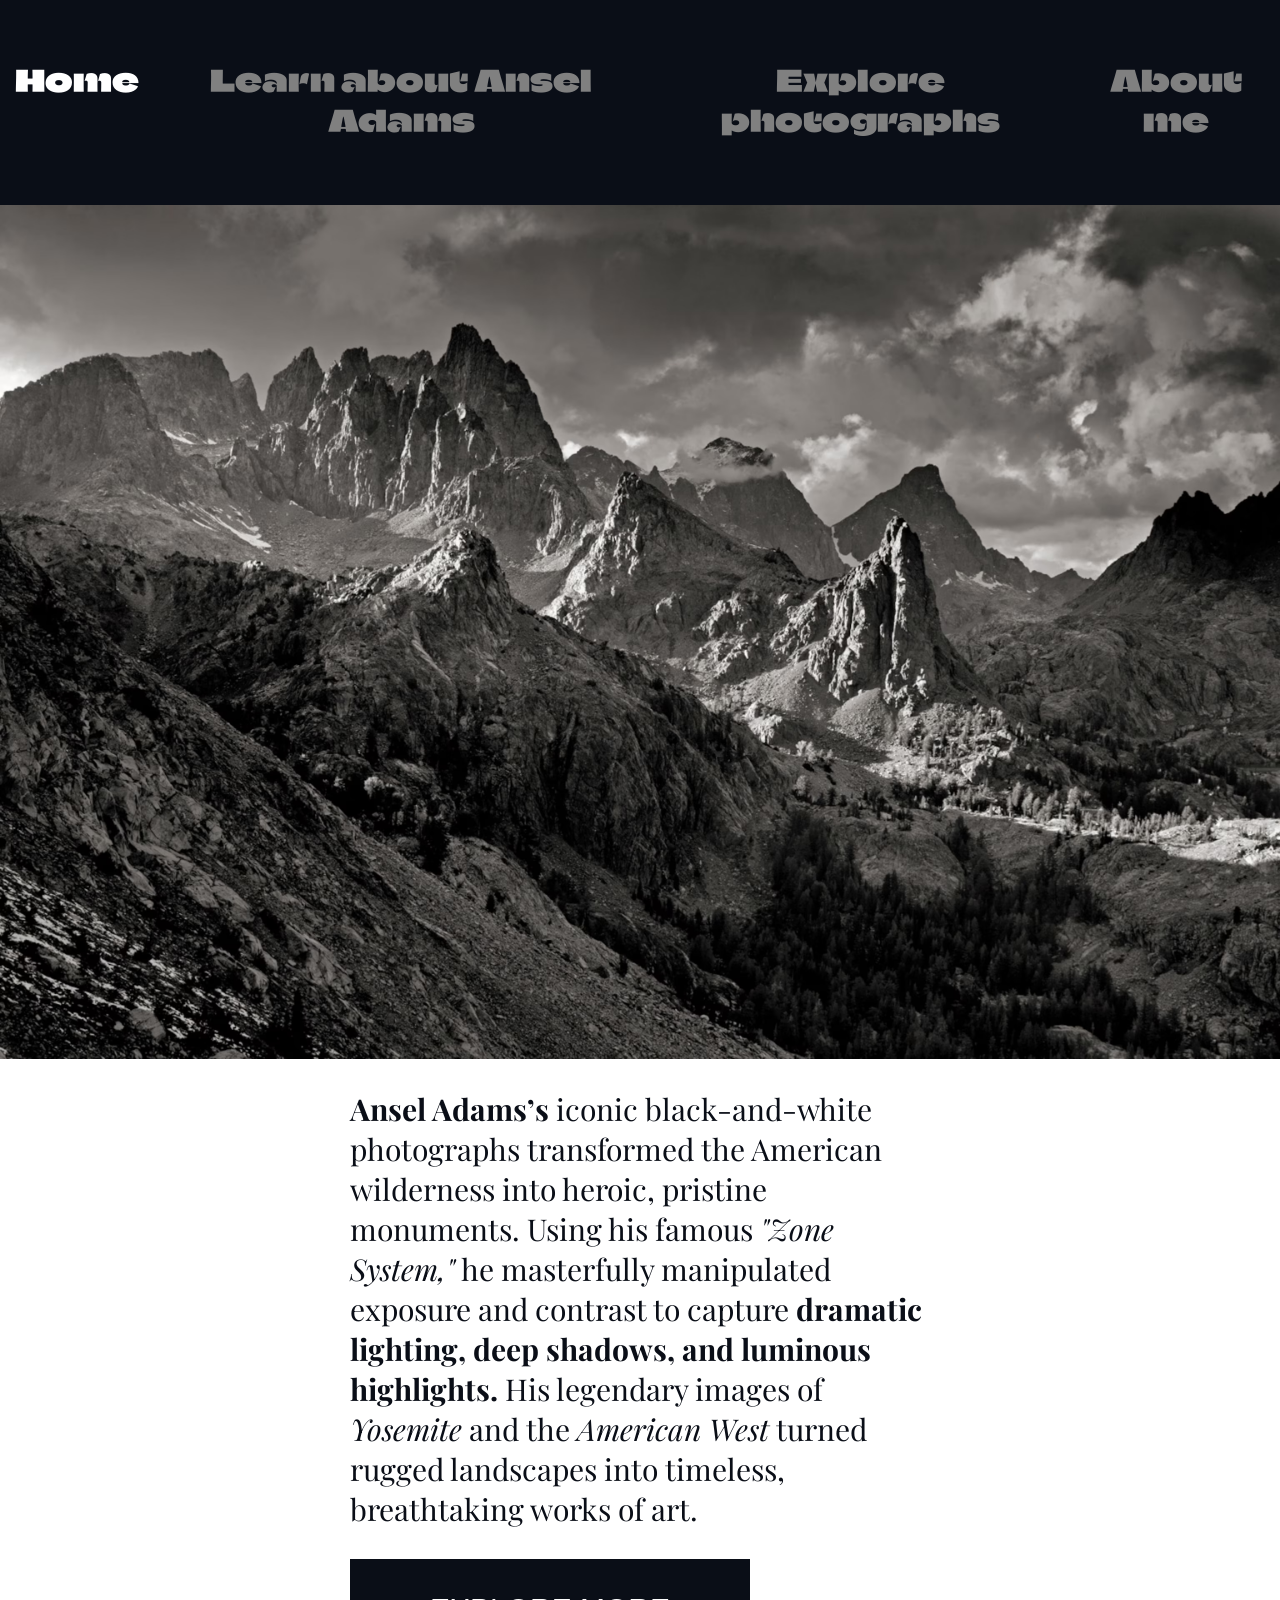
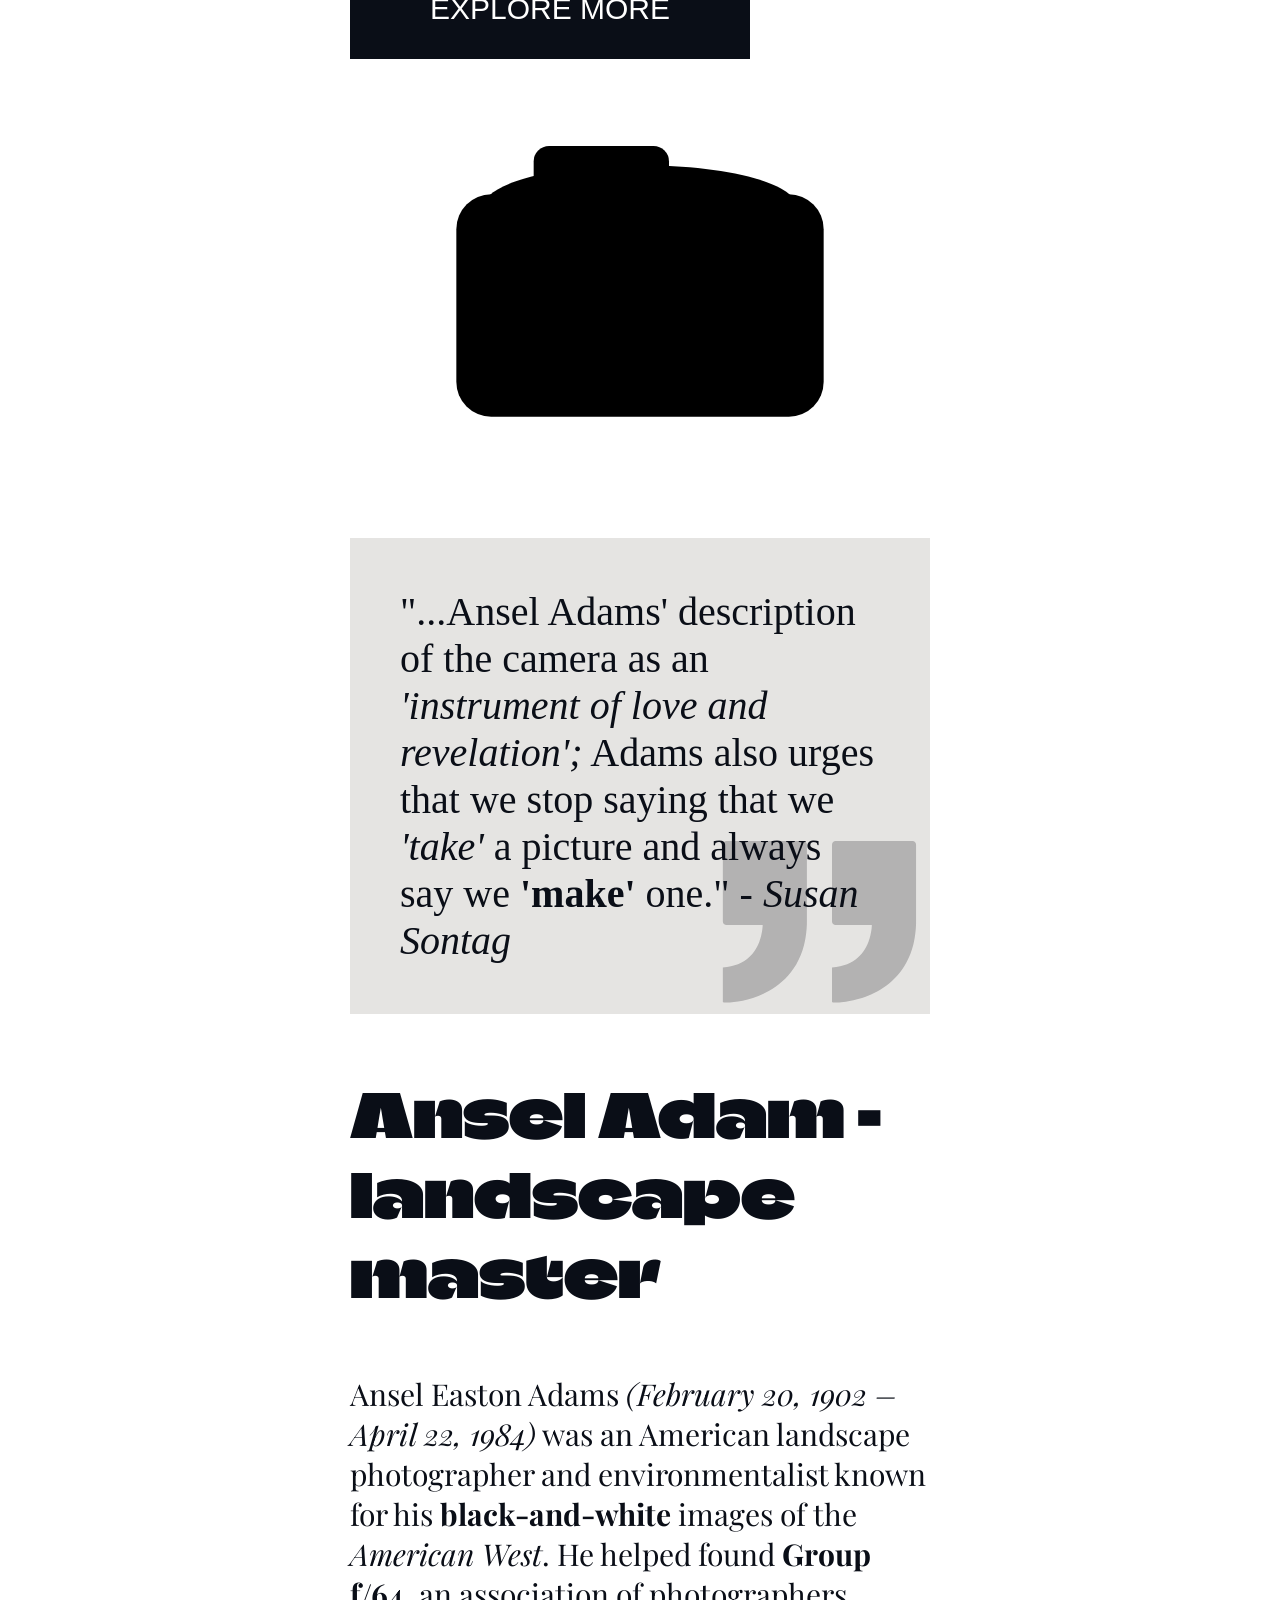
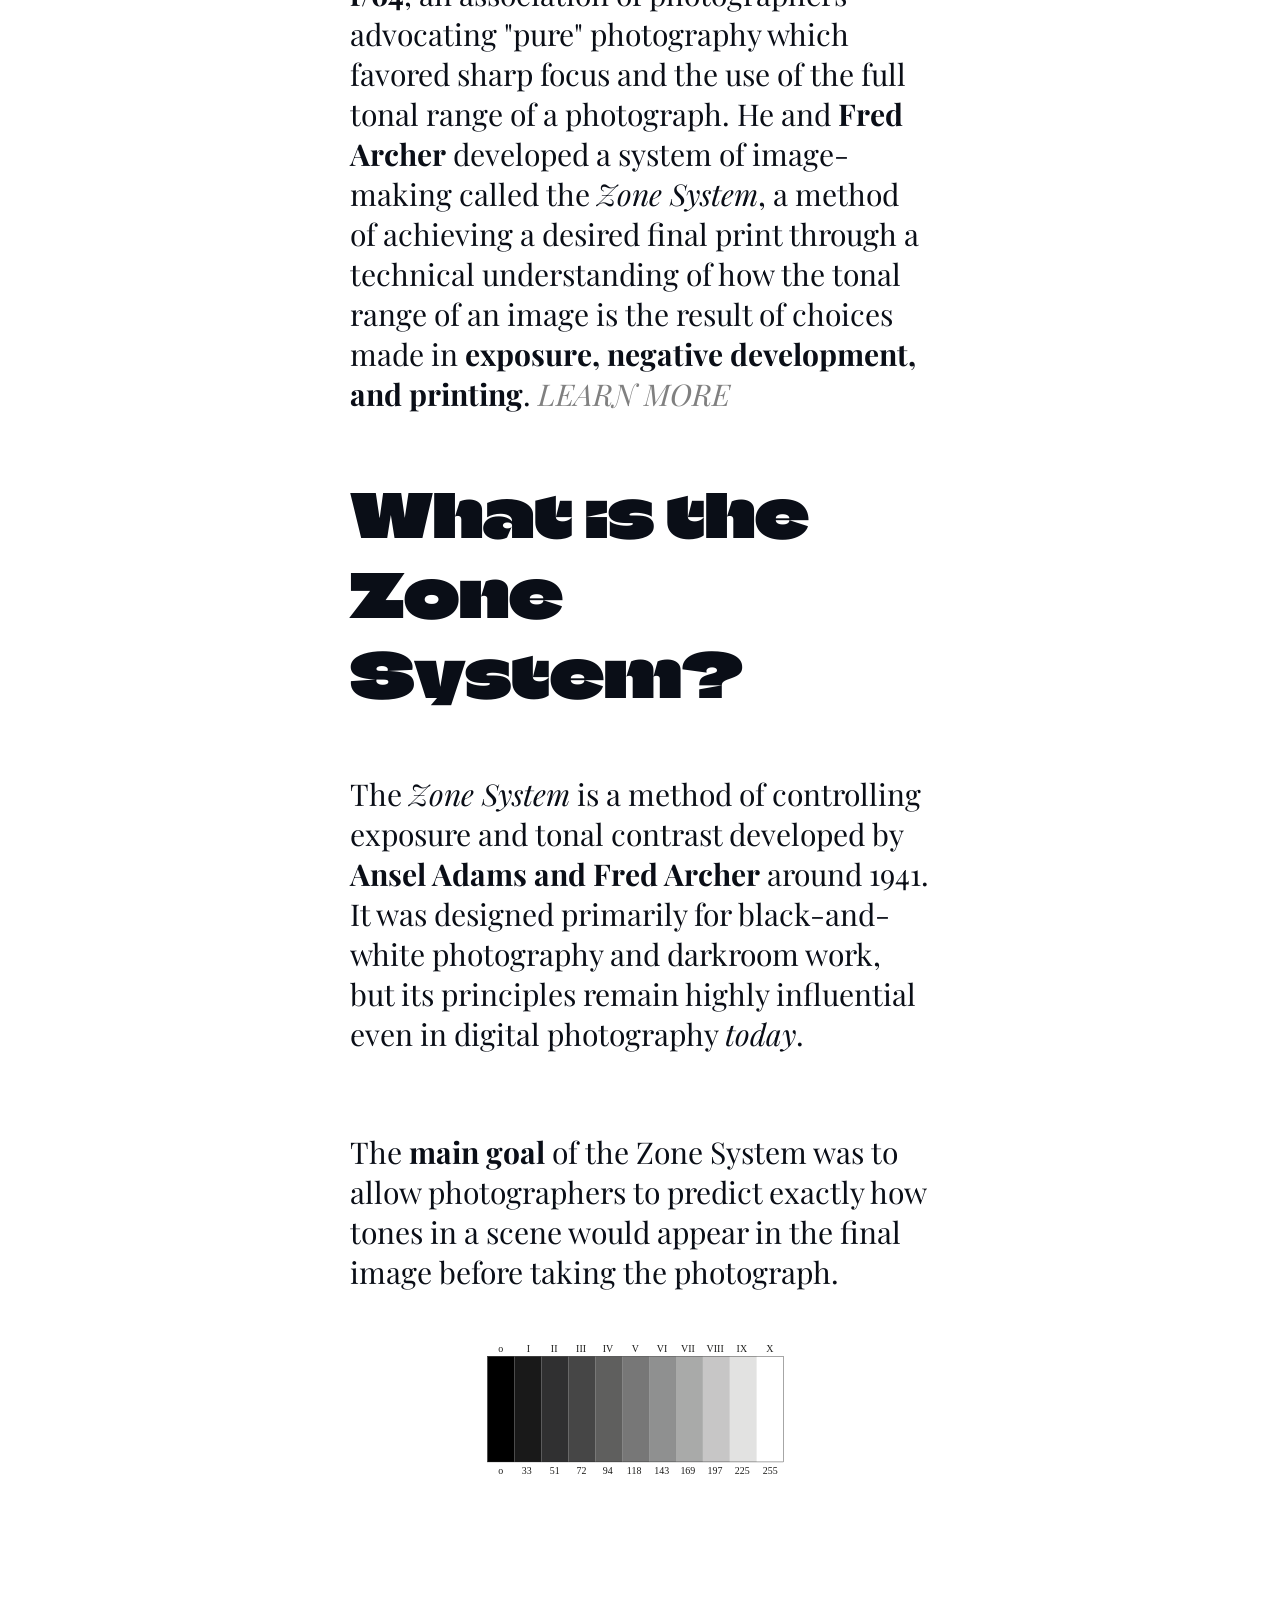
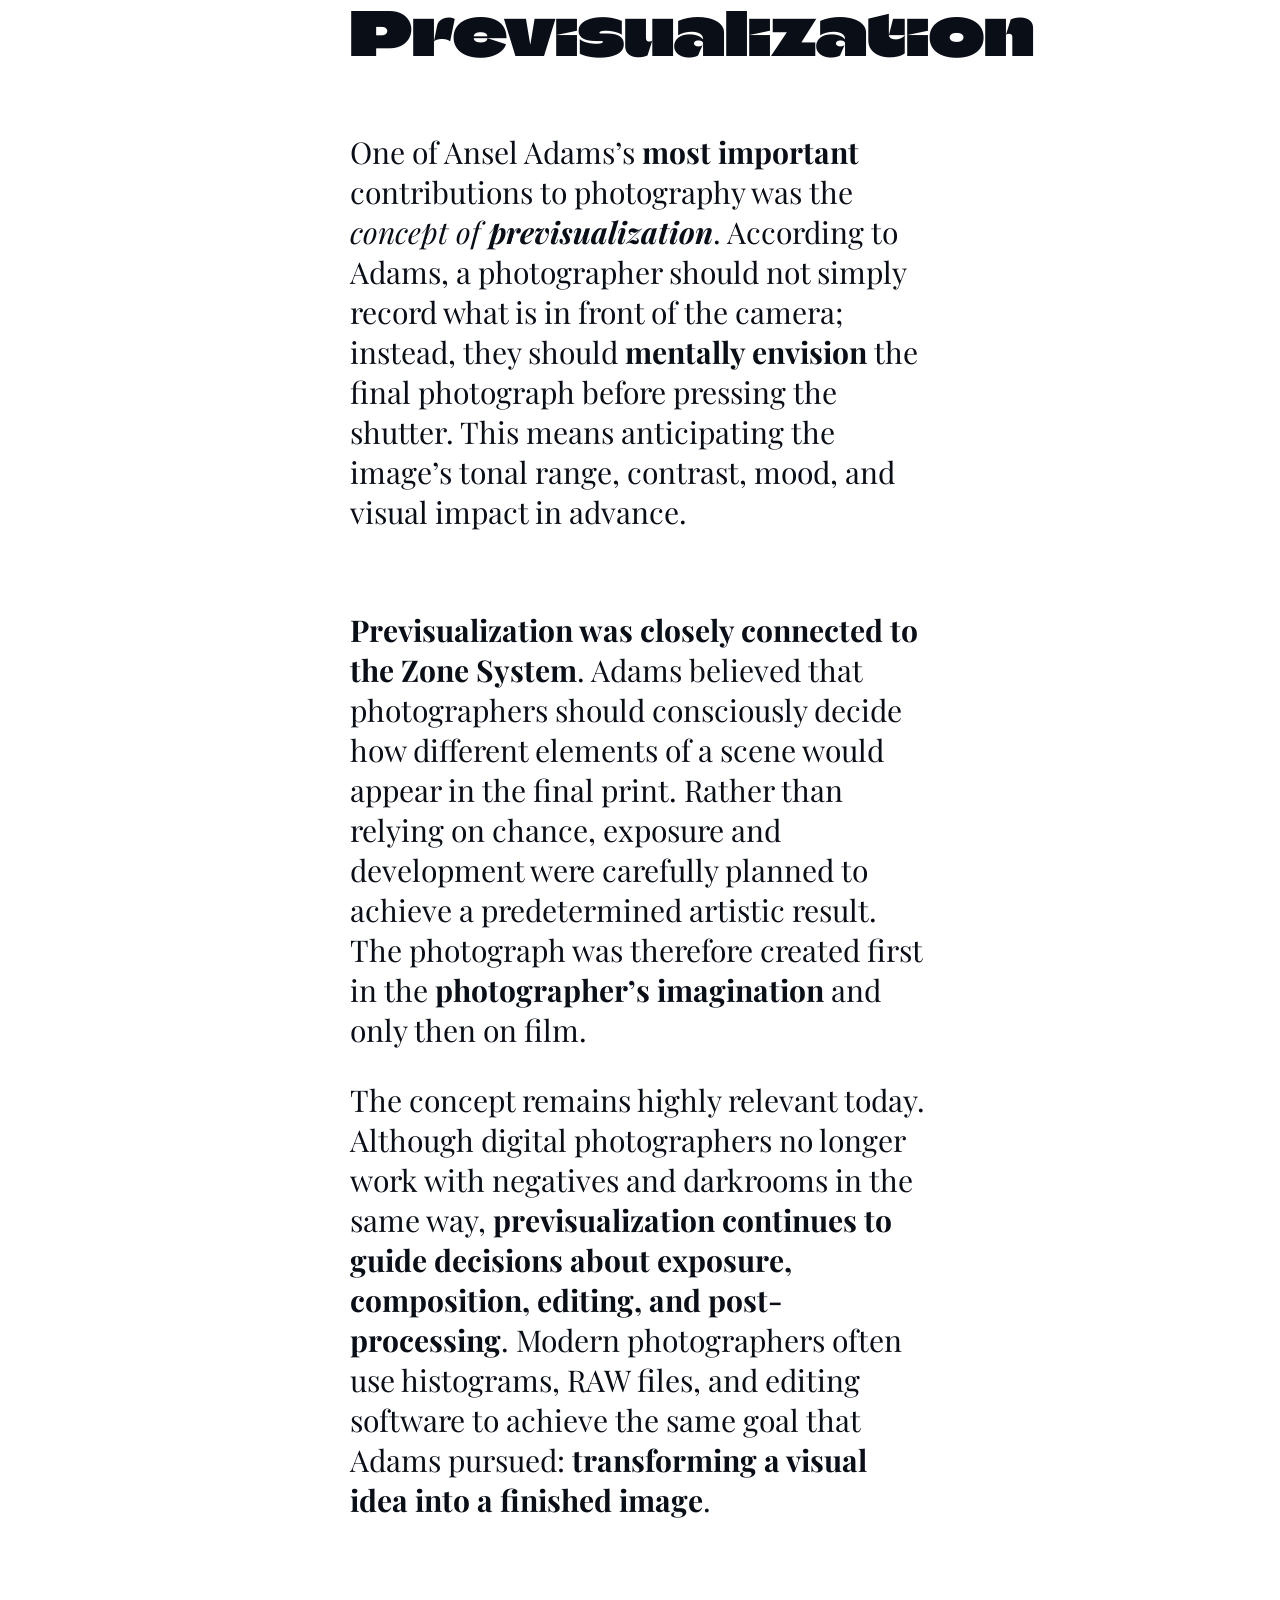
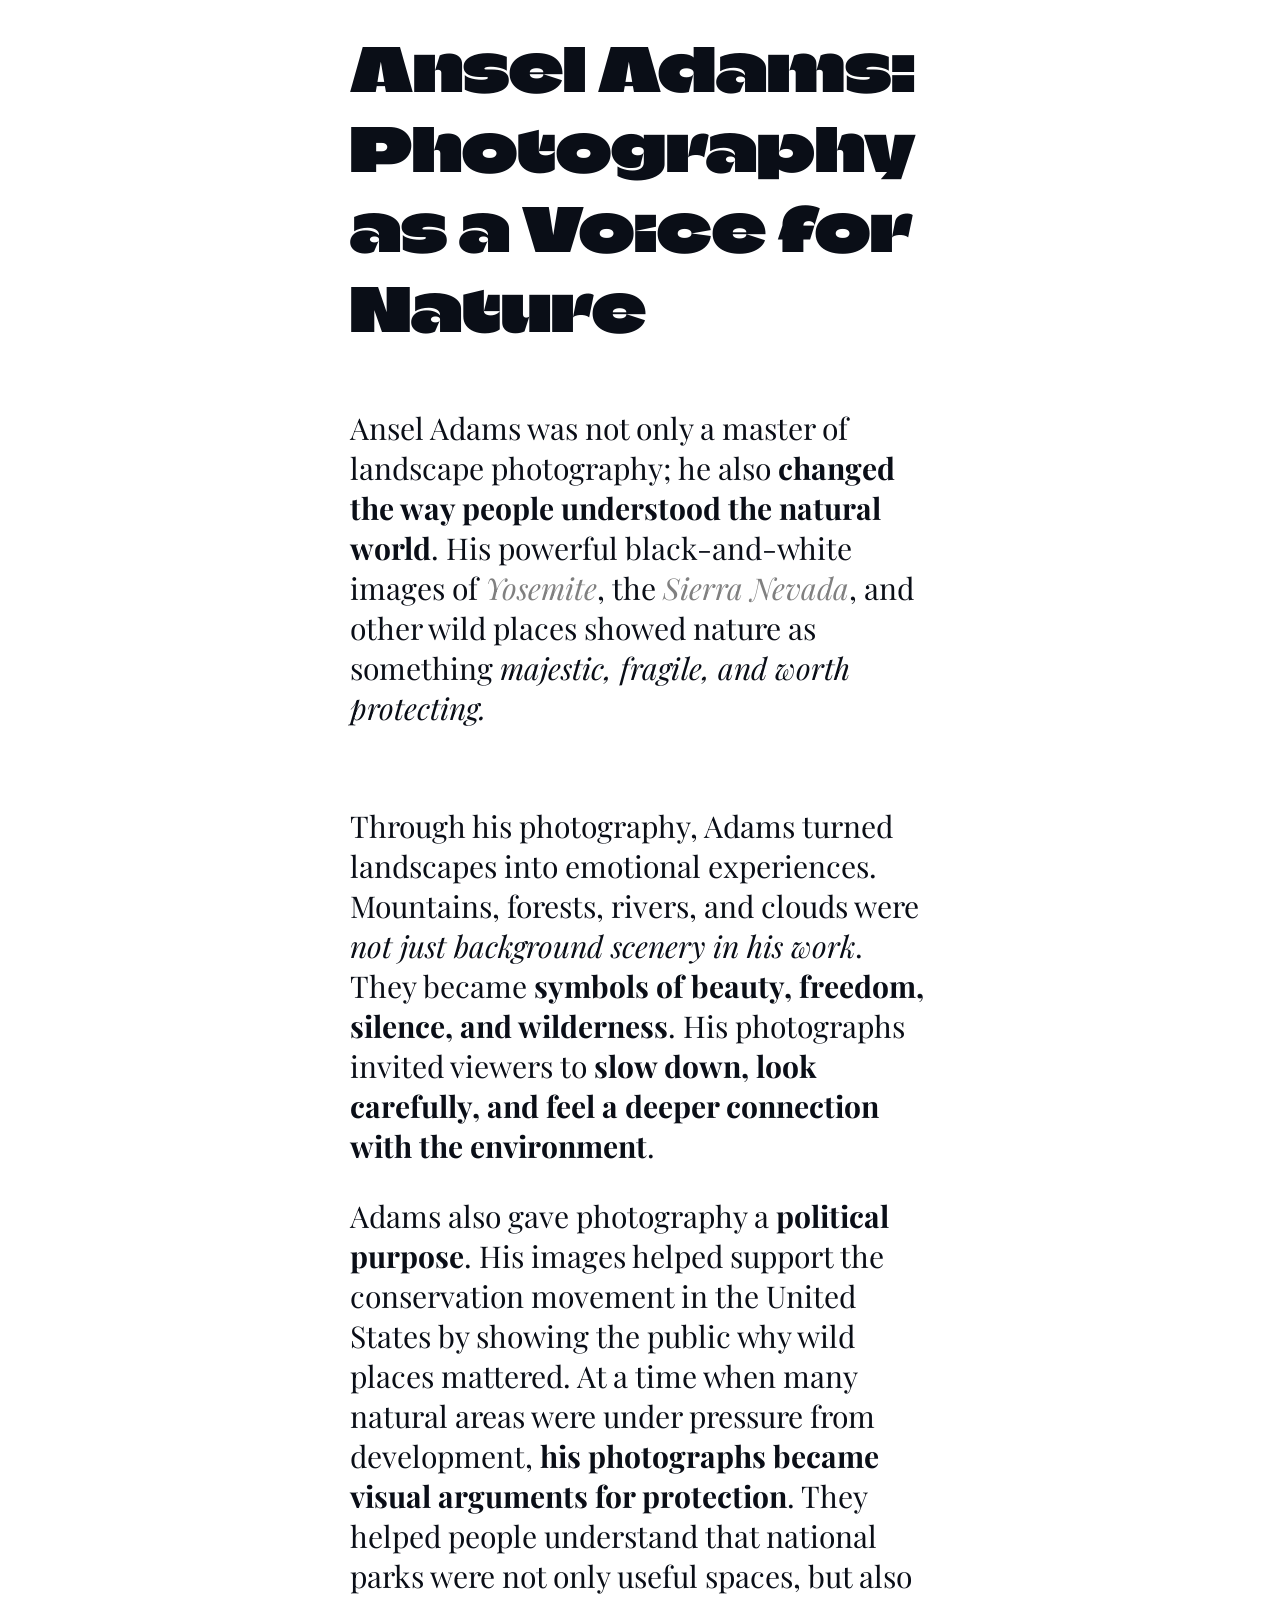
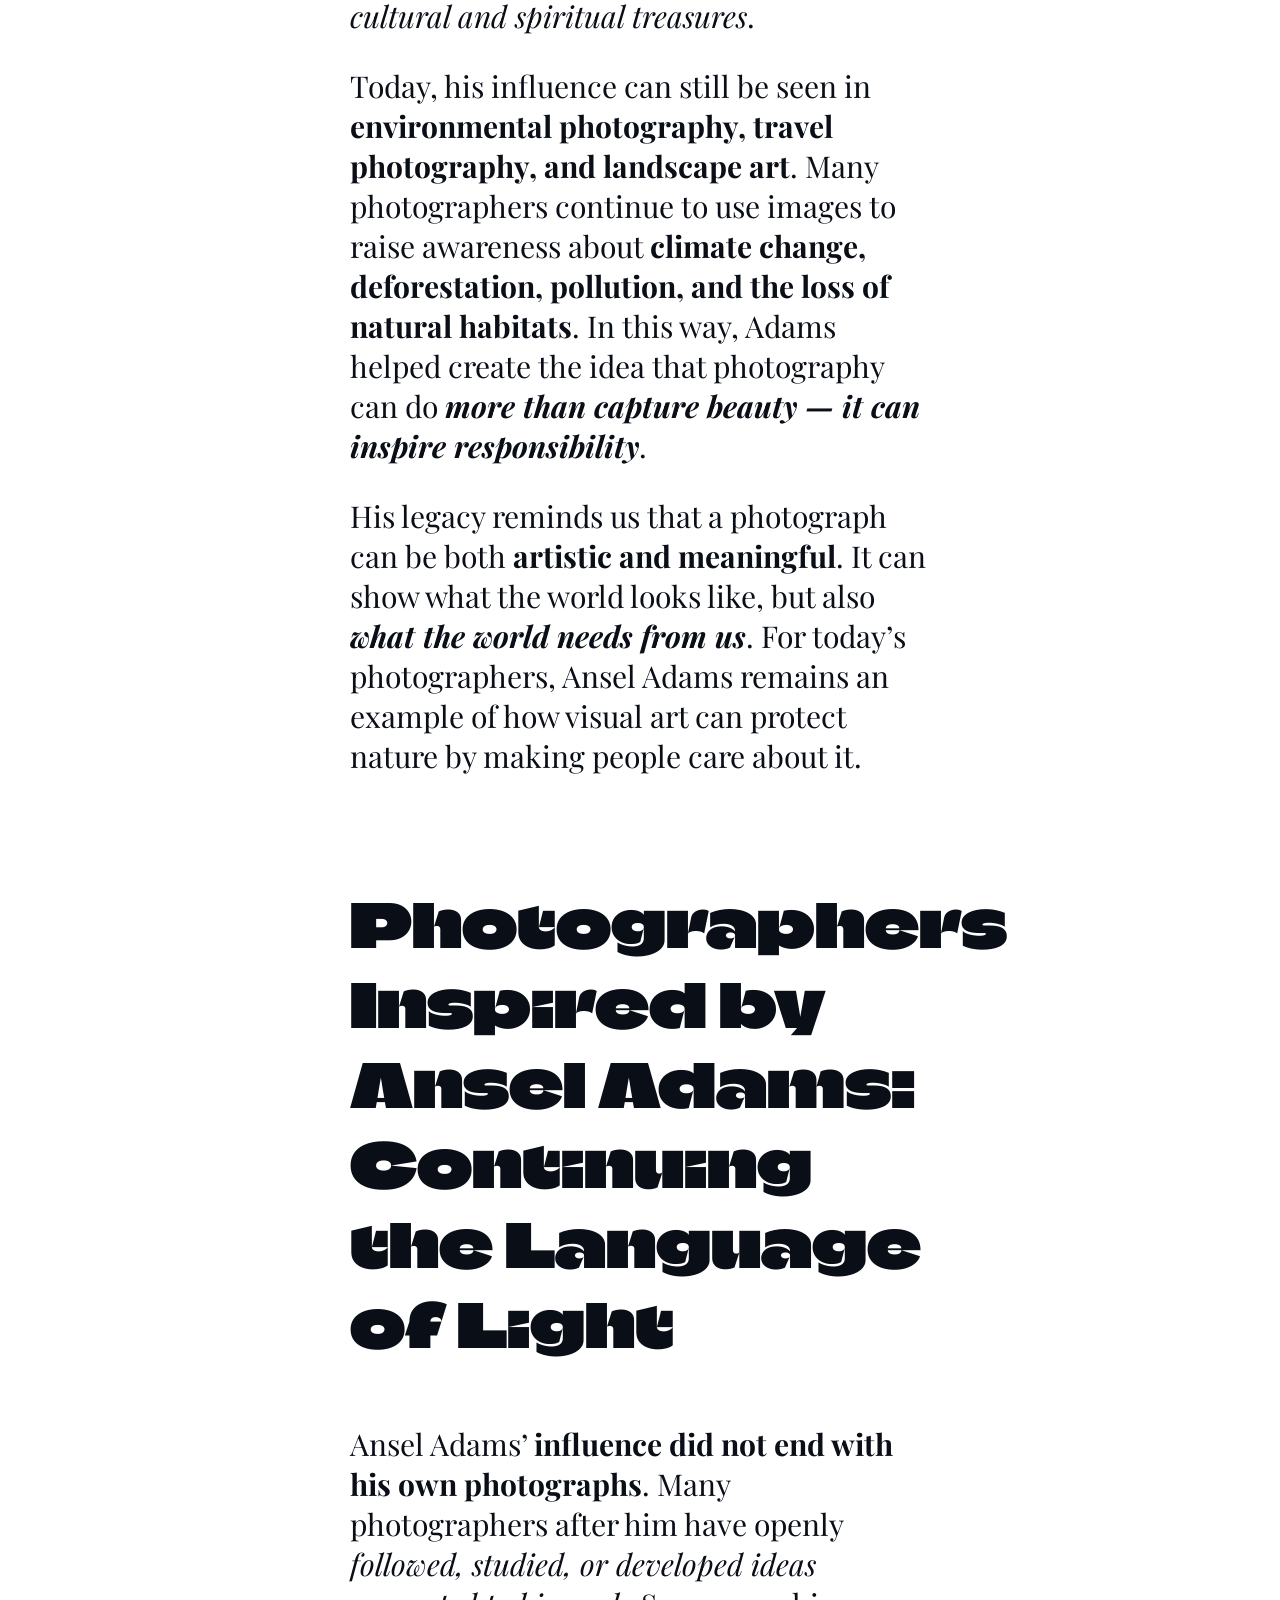
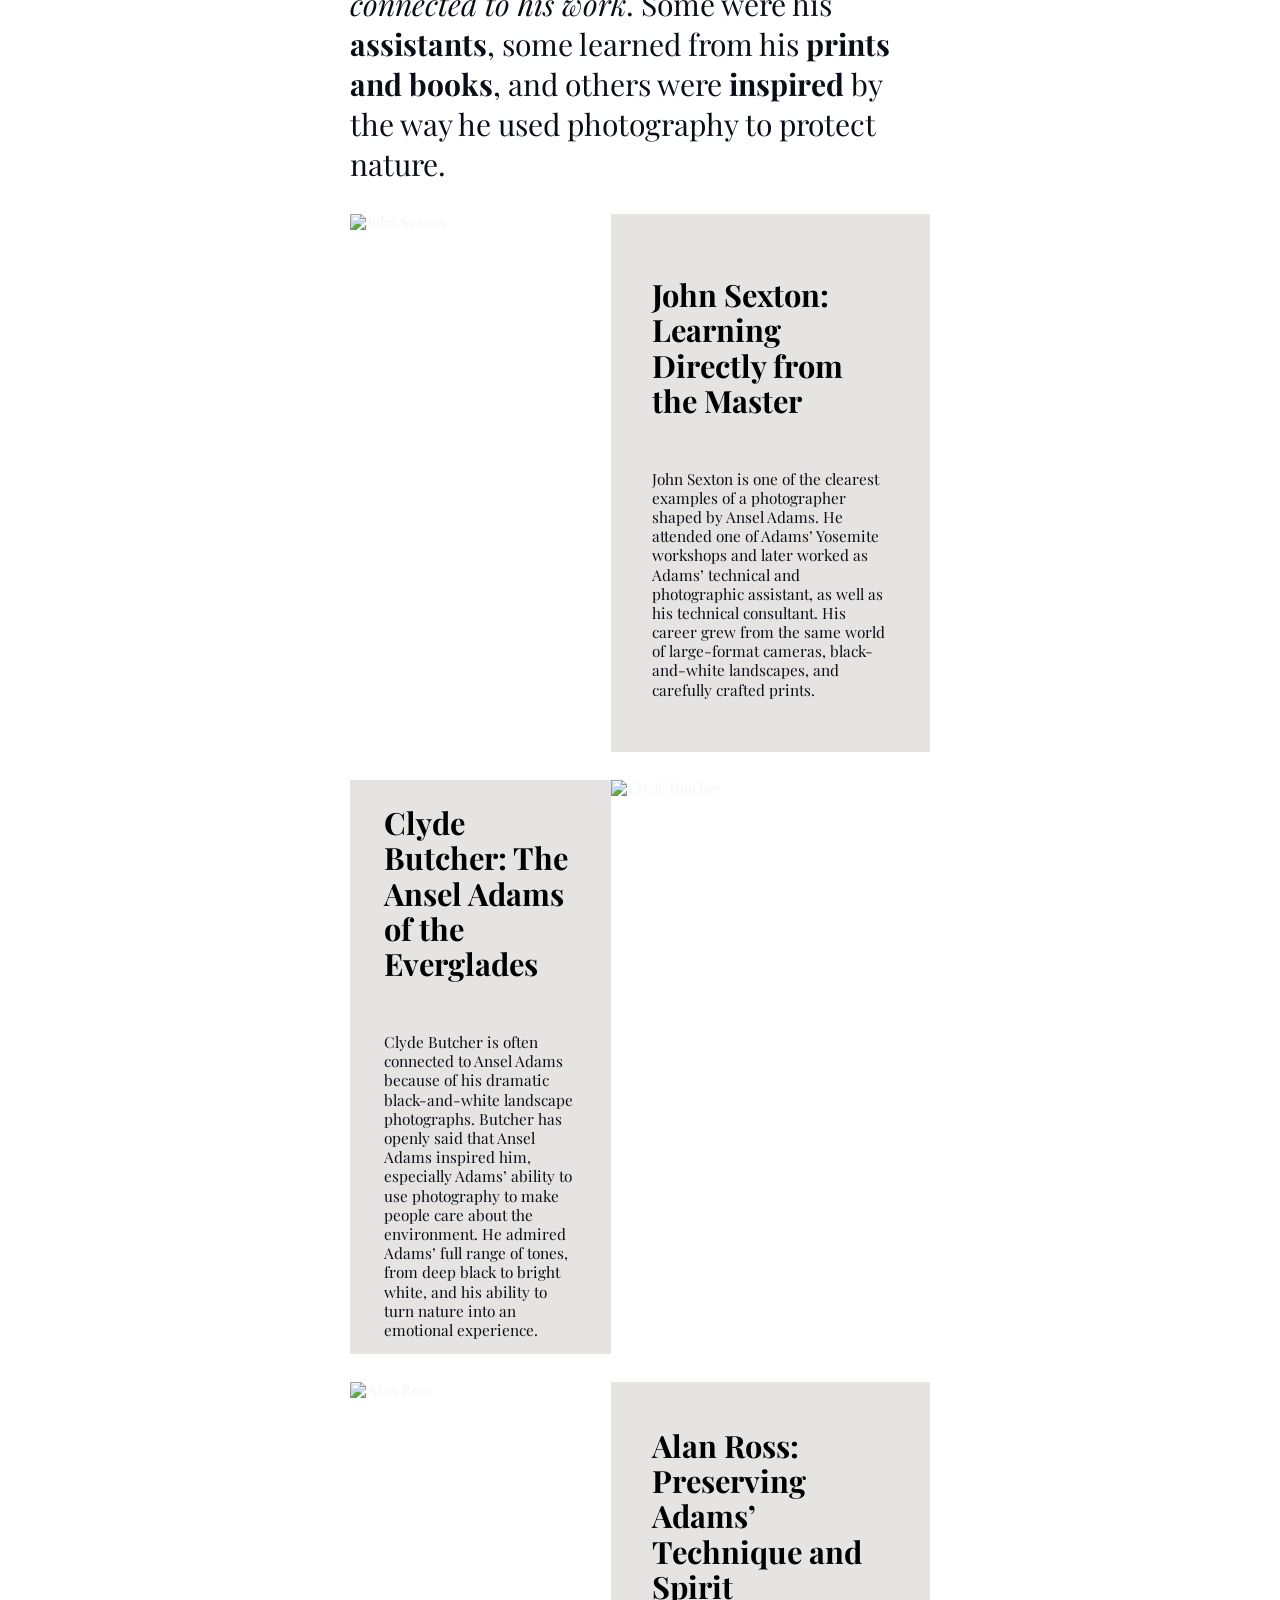
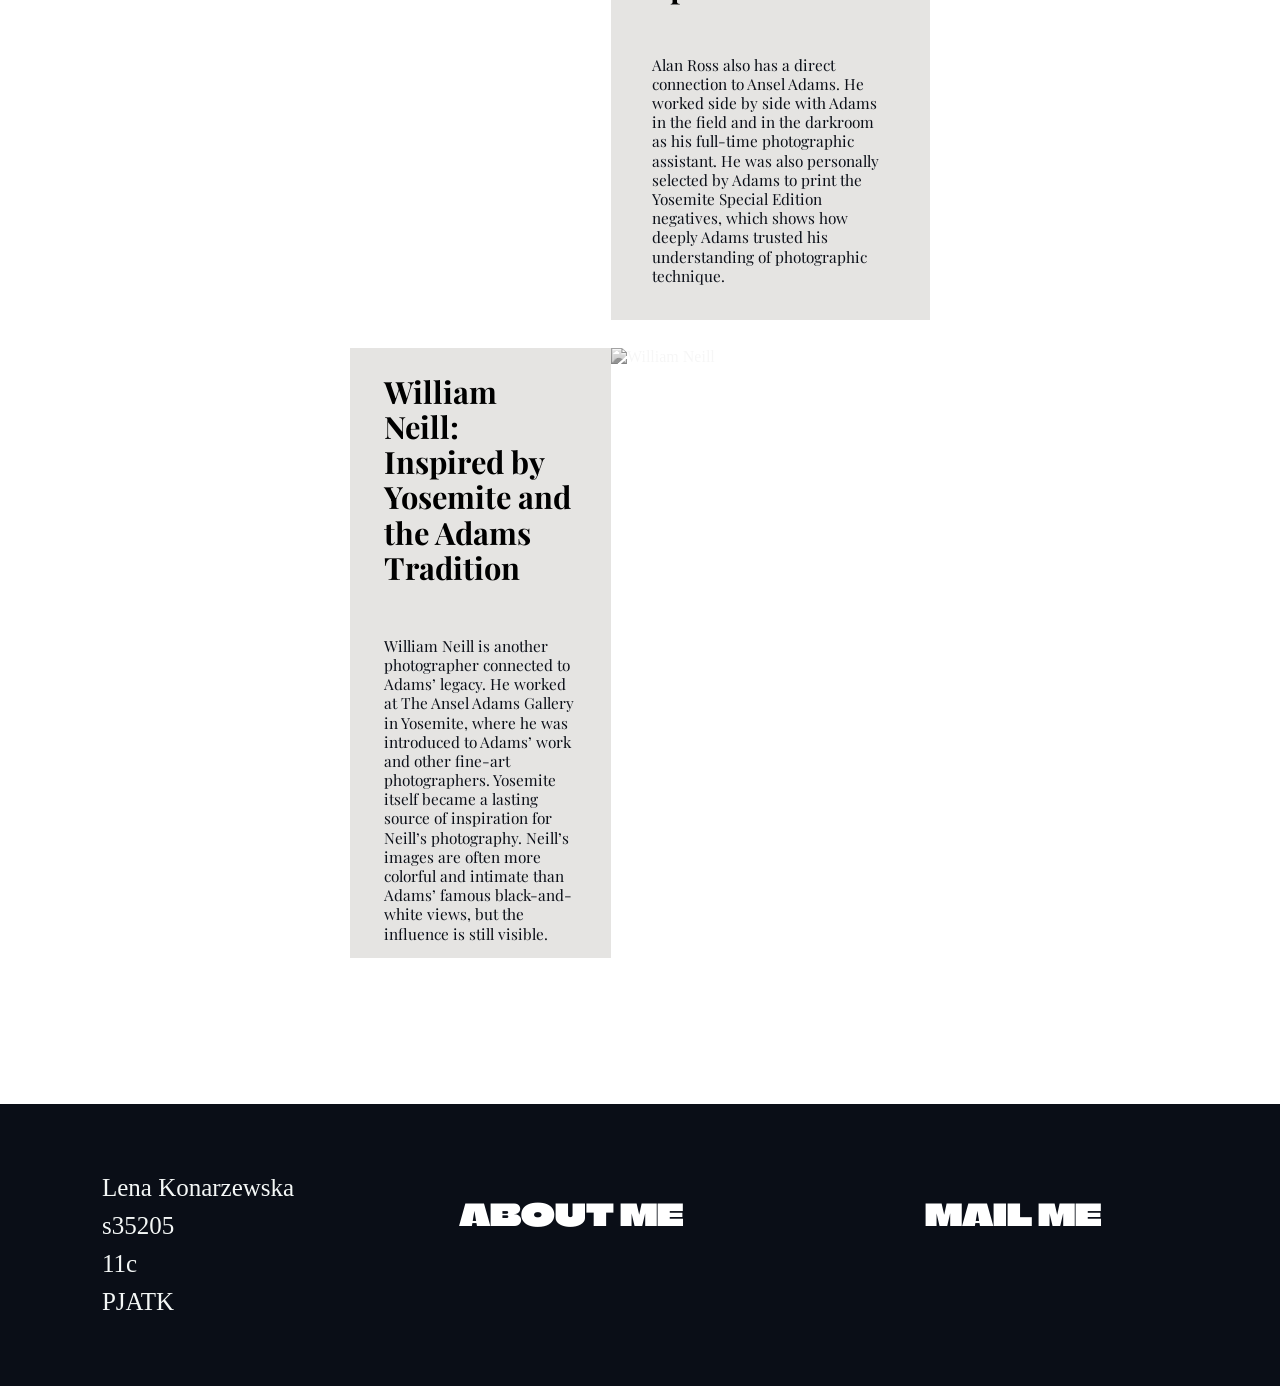
==== commit 4ccce9c8: "Update index.html" ====
--- a/index.html
+++ b/index.html
@@ -21,6 +21,20 @@
                 <div class="kolumna">
                     <p class="semibig"> <b>Ansel Adams’s</b> iconic black-and-white photographs transformed the American wilderness into heroic, pristine monuments. Using his famous <i>"Zone System,"</i> he masterfully manipulated exposure and contrast to capture <b>dramatic lighting, deep shadows, and luminous highlights.</b> His legendary images of <i>Yosemite</i> and the <i>American West</i> turned rugged landscapes into timeless, breathtaking works of art.</p>
                     <button type="button" onclick="window.location='index3.html'"> EXPLORE MORE </button>
+                    <section class="camera_svg_section">
+                        <div class="camera_svg_box">
+                            <svg class="camera_svg" viewBox="0 0 300 220" role="img" aria-label="Animated camera icon">
+                                <rect class="camera_body" x="55" y="70" width="190" height="115" rx="18"></rect>
+                                <rect class="camera_top" x="95" y="45" width="70" height="35" rx="8"></rect>
+                                <rect class="camera_flash" x="190" y="88" width="28" height="18" rx="4"></rect>
+                                <circle class="camera_lens_outer" cx="150" cy="128" r="42"></circle>
+                                <circle class="camera_lens_middle" cx="150" cy="128" r="28"></circle>
+                                <circle class="camera_lens_inner" cx="150" cy="128" r="12"></circle>
+                                <circle class="camera_light" cx="205" cy="97" r="6"></circle>
+                                <path class="camera_strap" d="M70 85 C45 45, 255 45, 230 85"></path>
+                            </svg>
+                        </div>
+                    </section>
                     <div class="quote">
                         "...Ansel Adams' description of the camera as an <i>'instrument of love and revelation';</i> Adams also urges that we stop saying that we <i>'take'</i> a picture and always say we <b>'make'</b> one."
                         <i> - Susan Sontag</i>
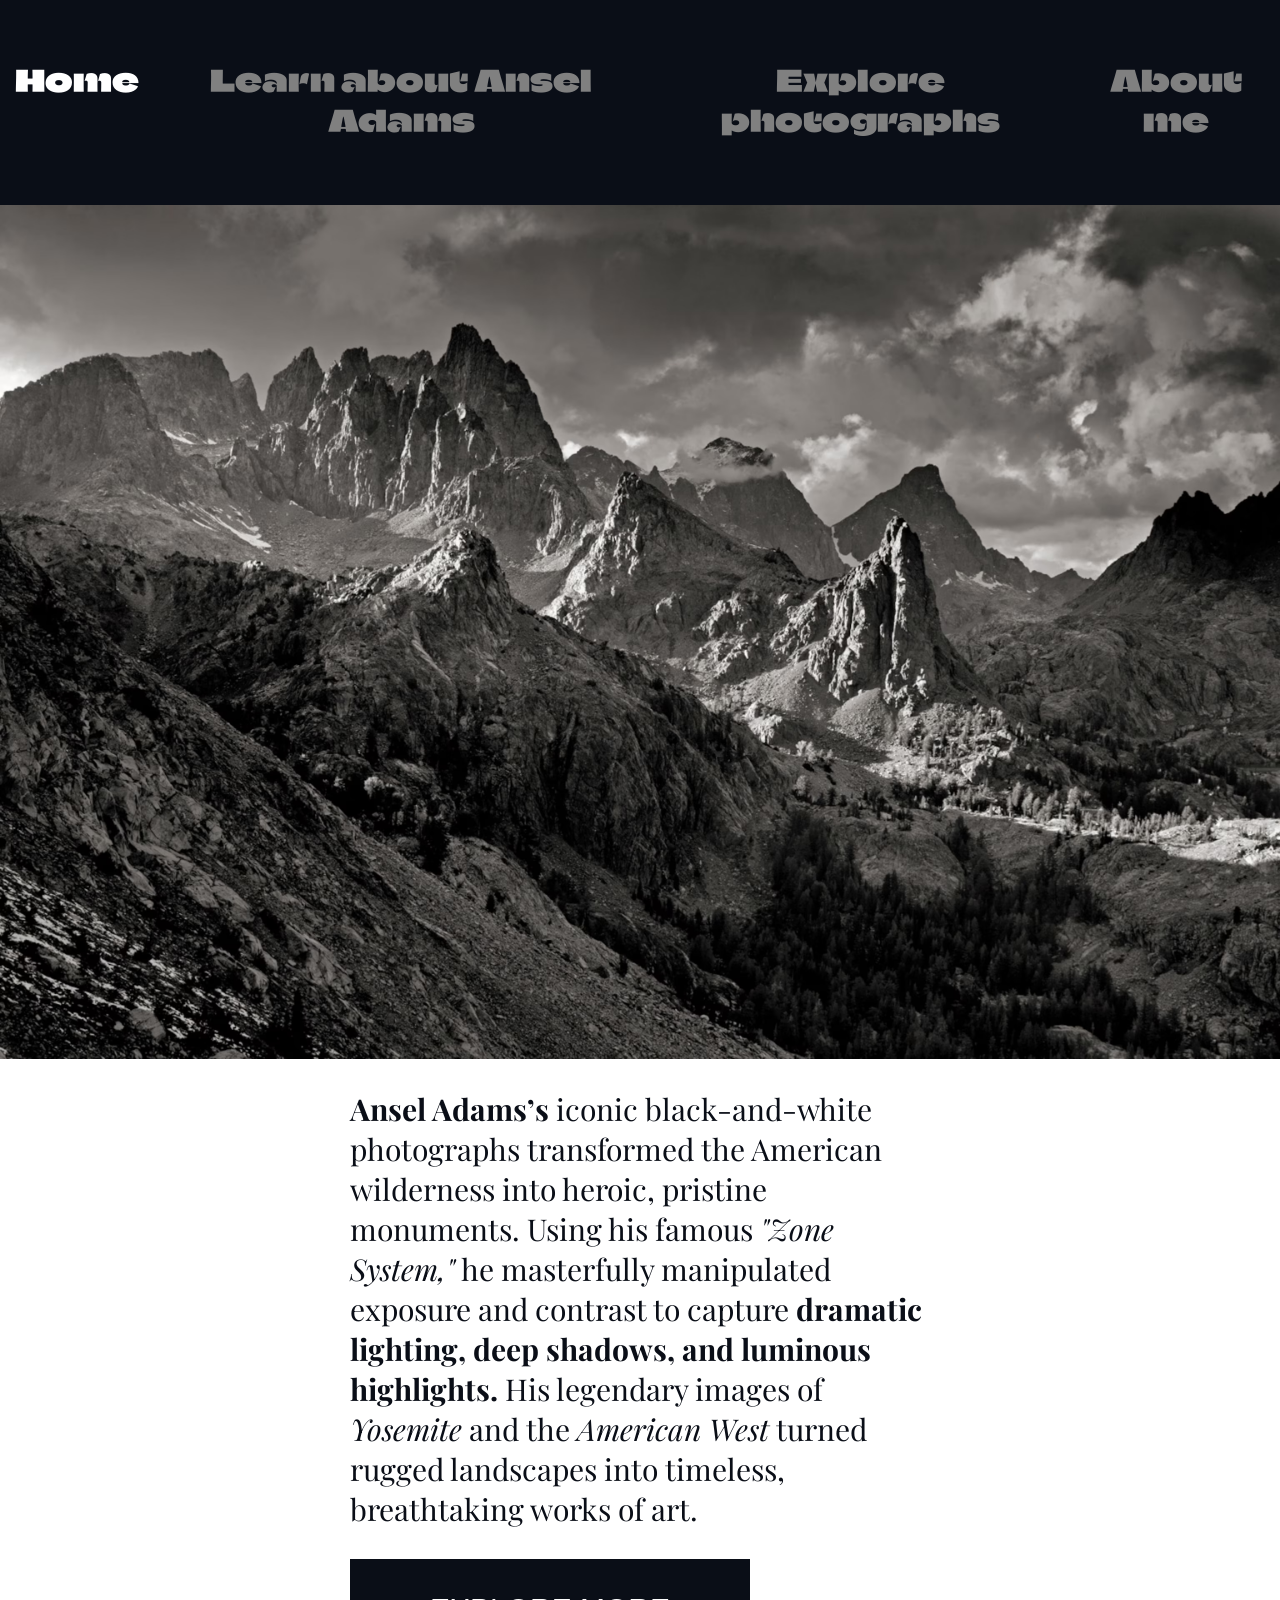
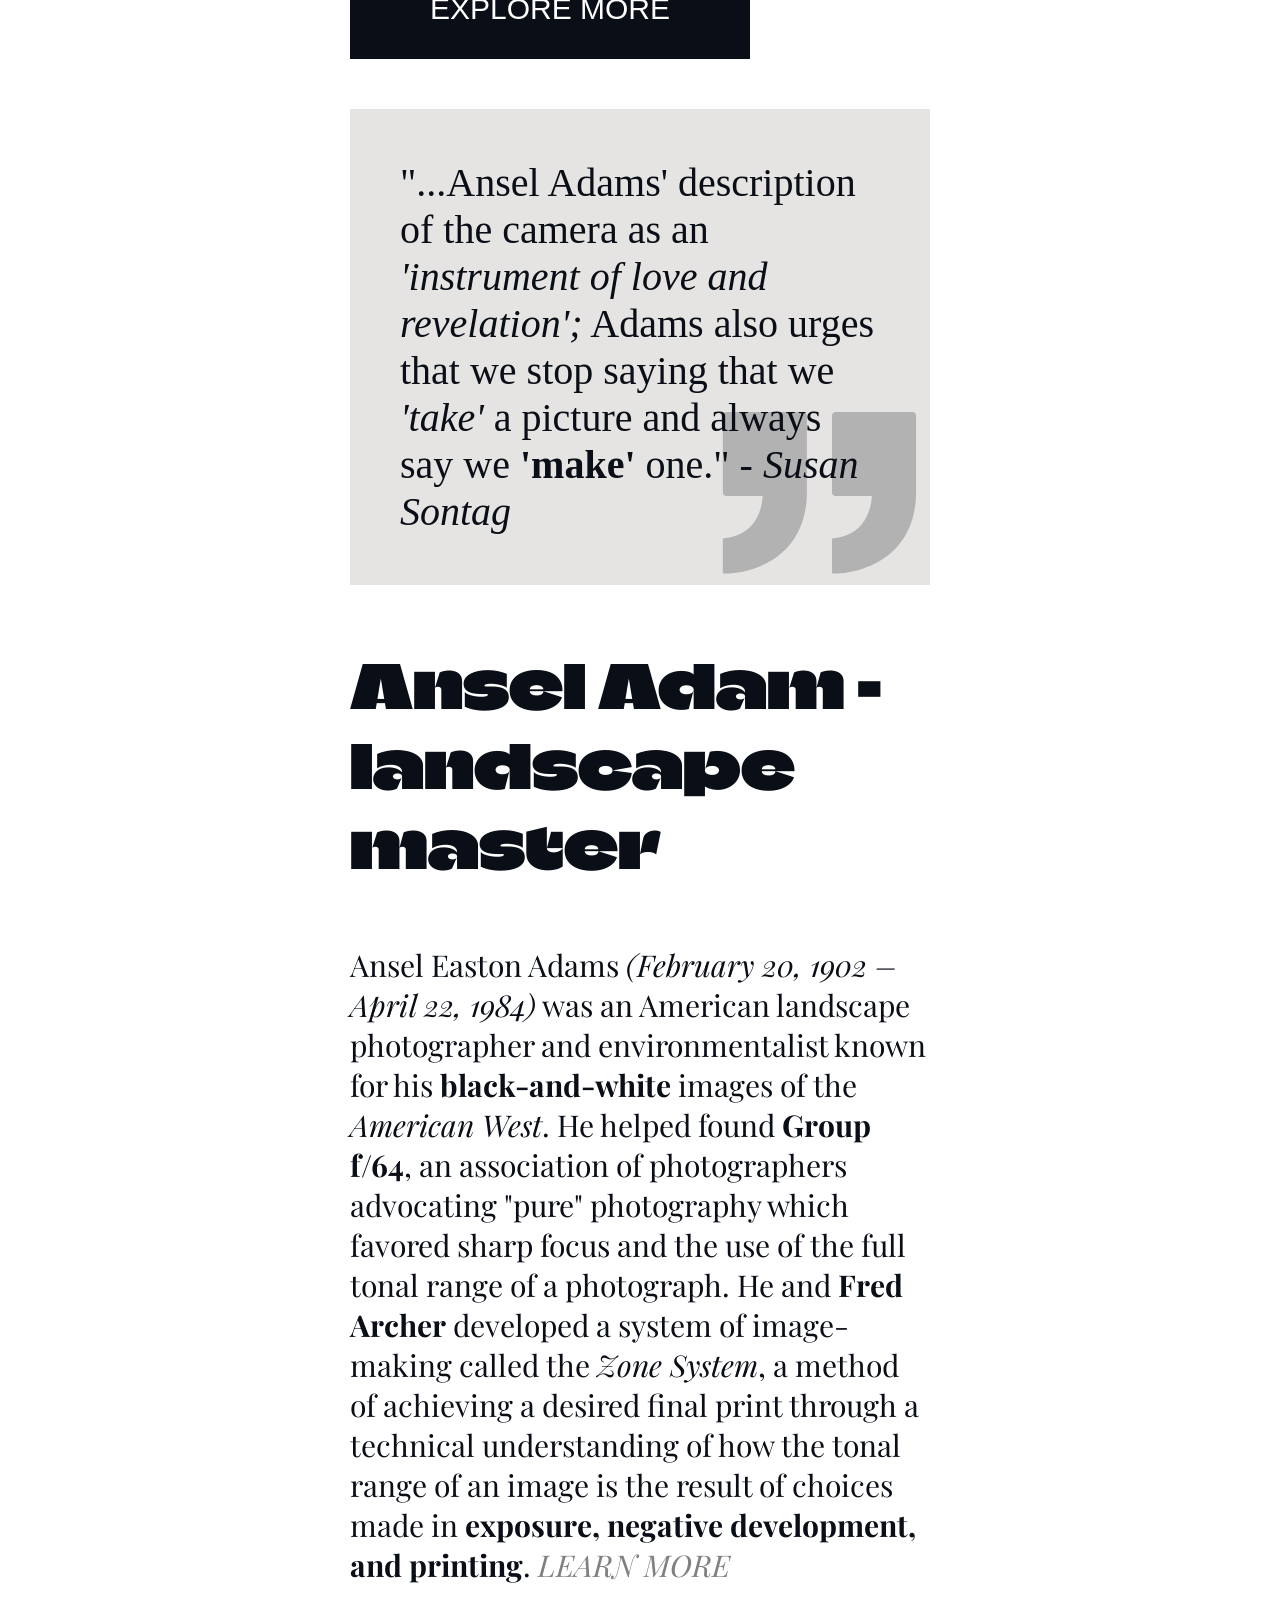
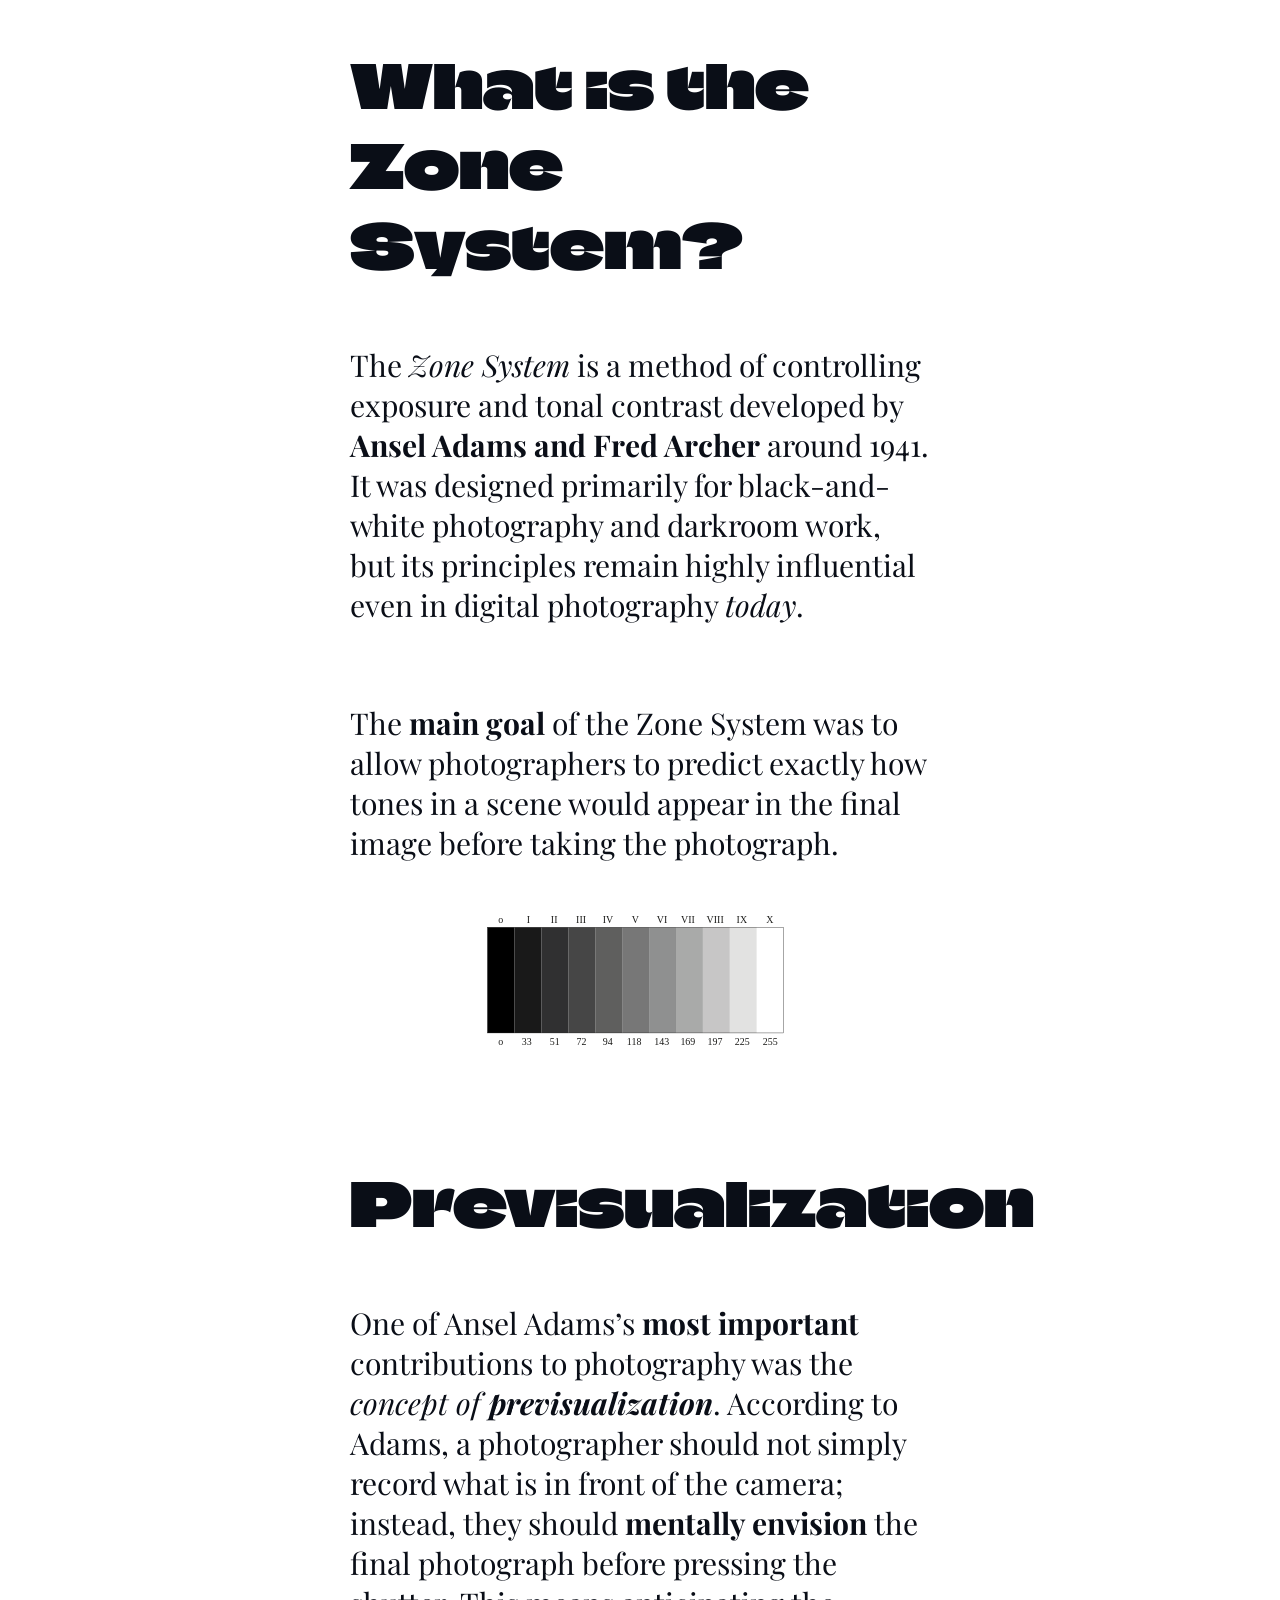
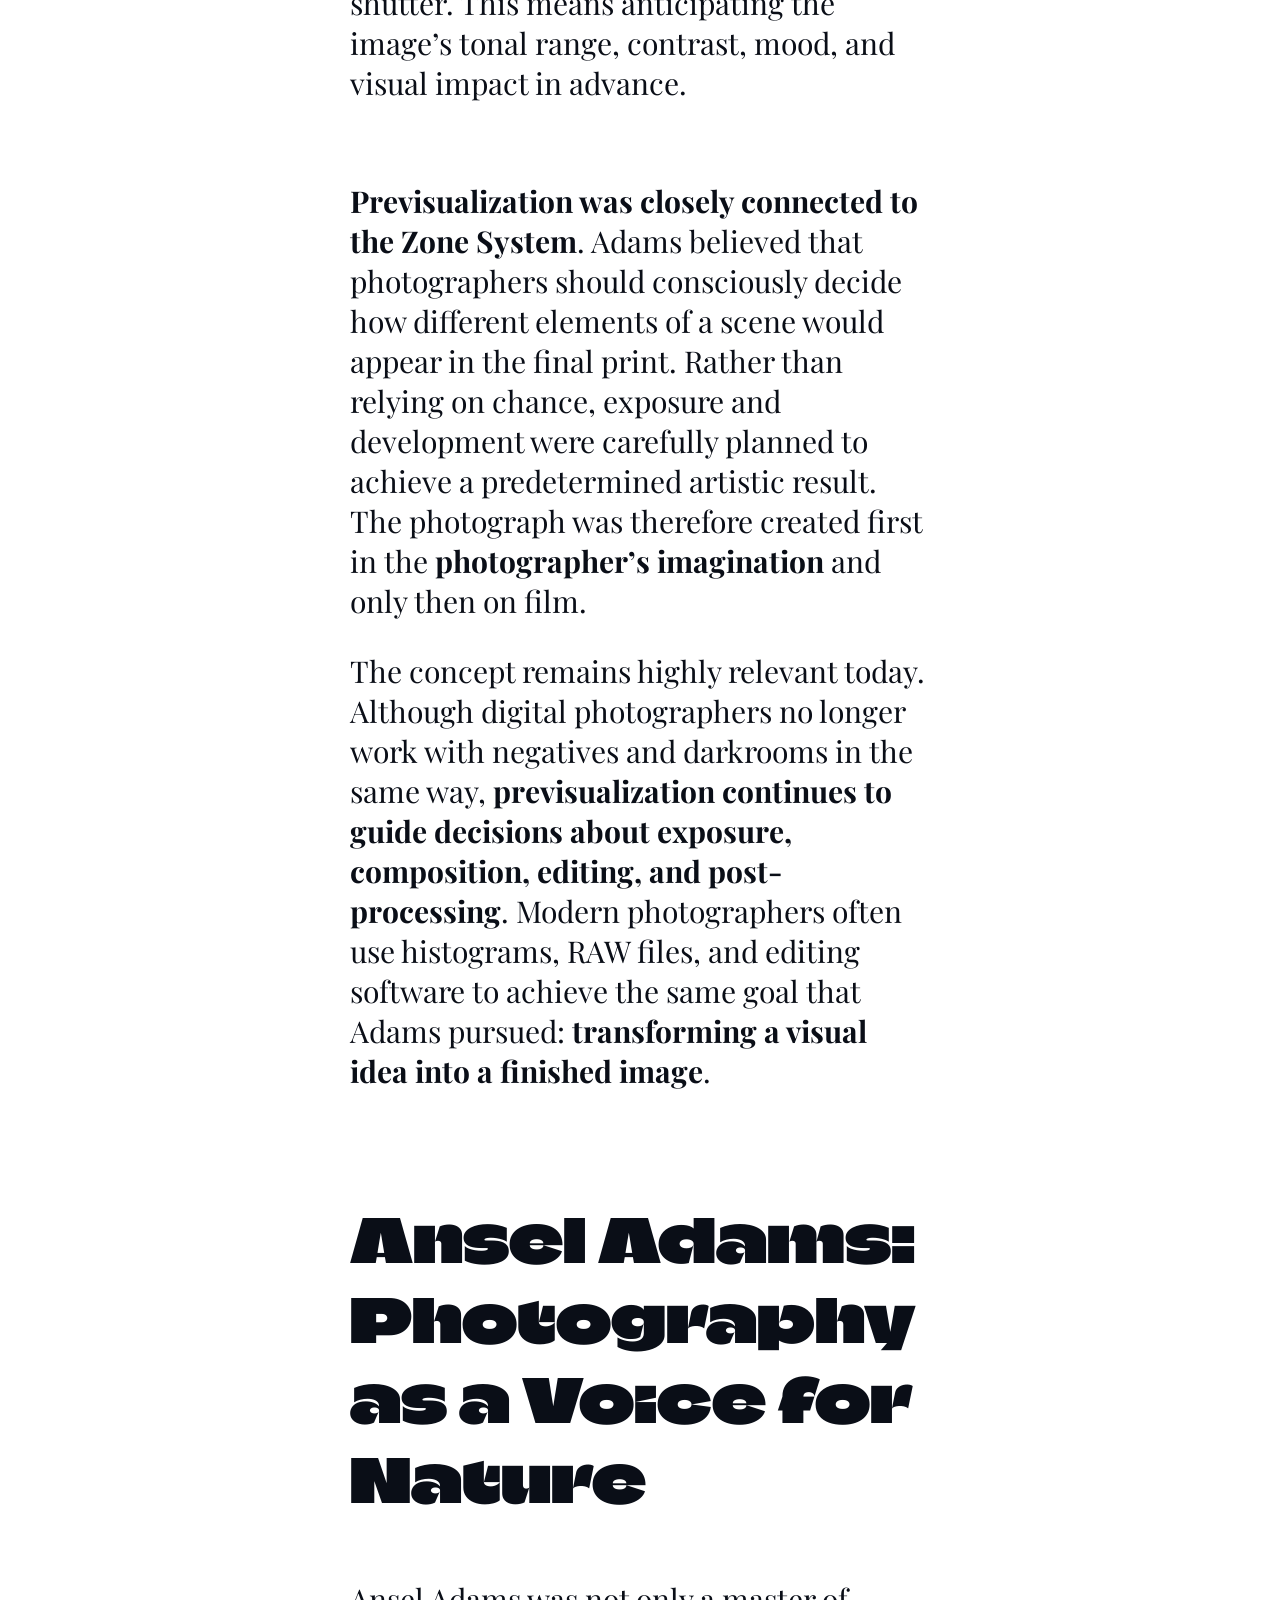
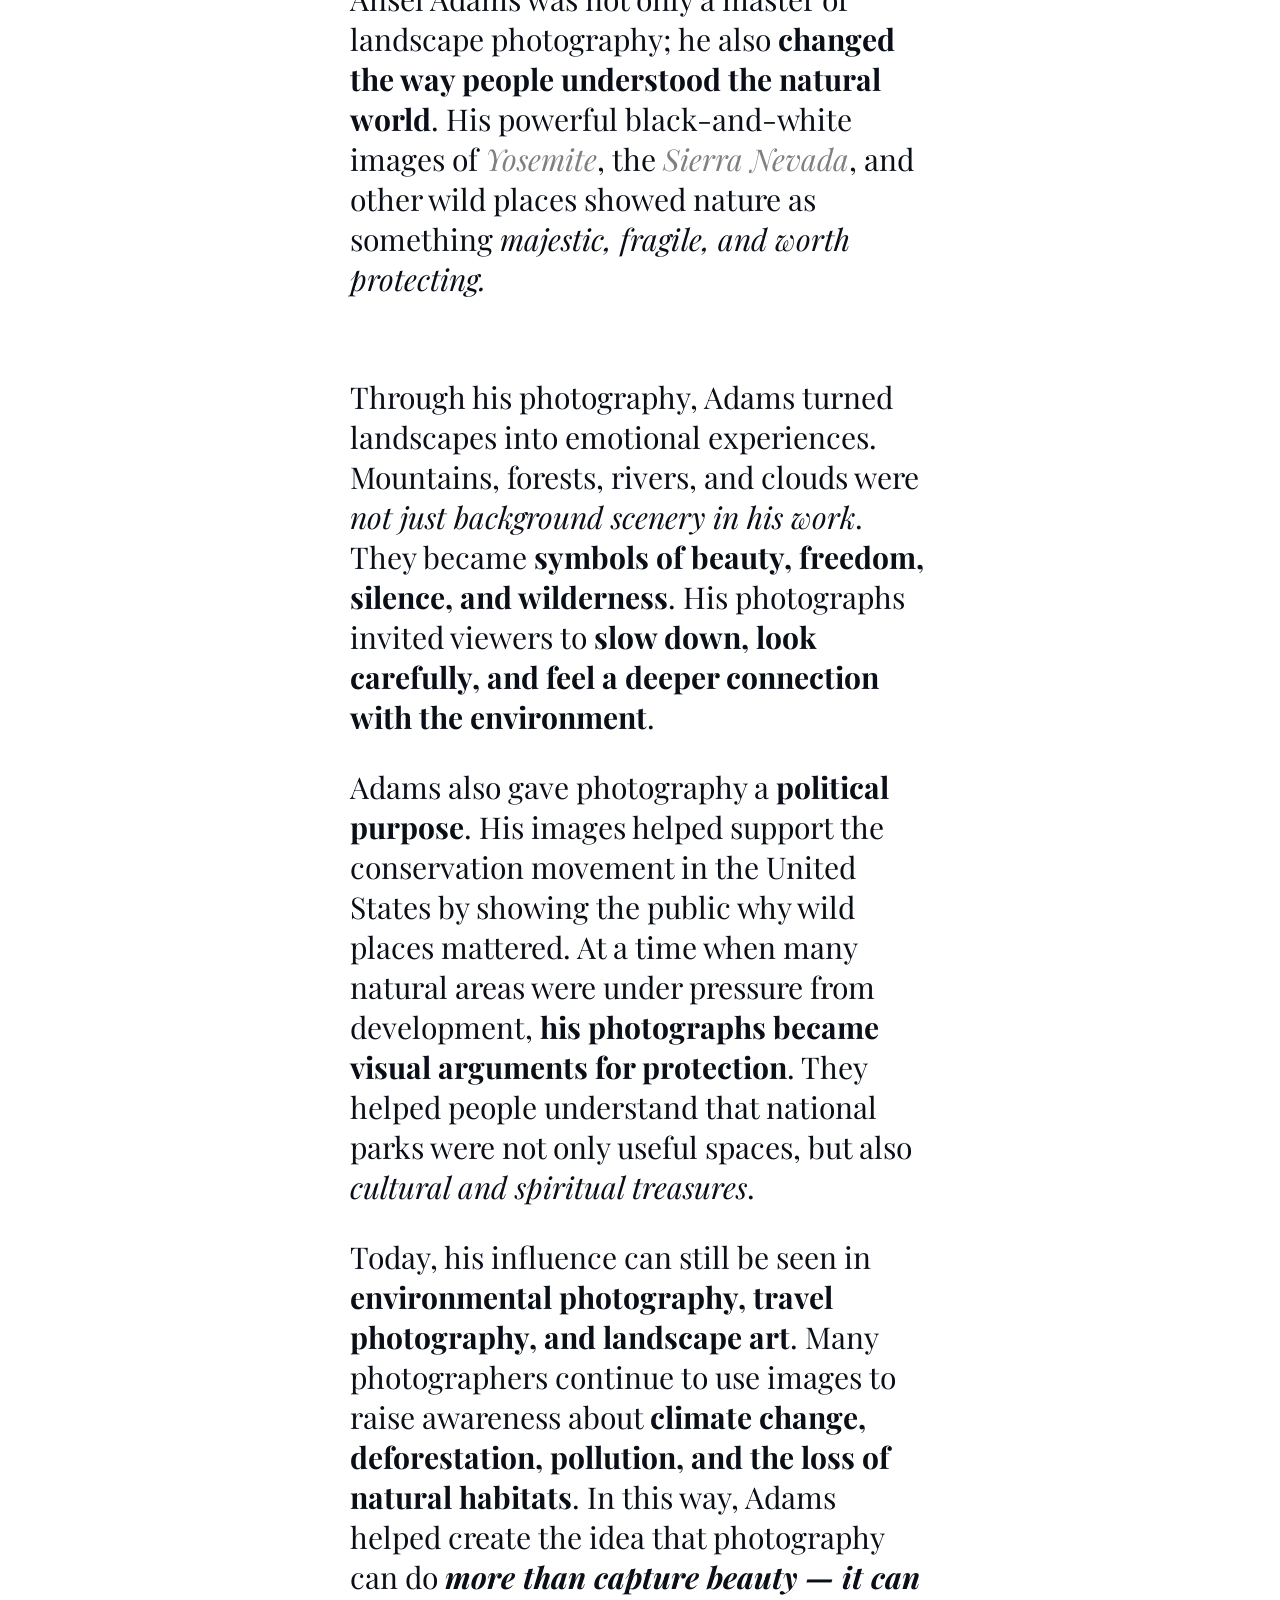
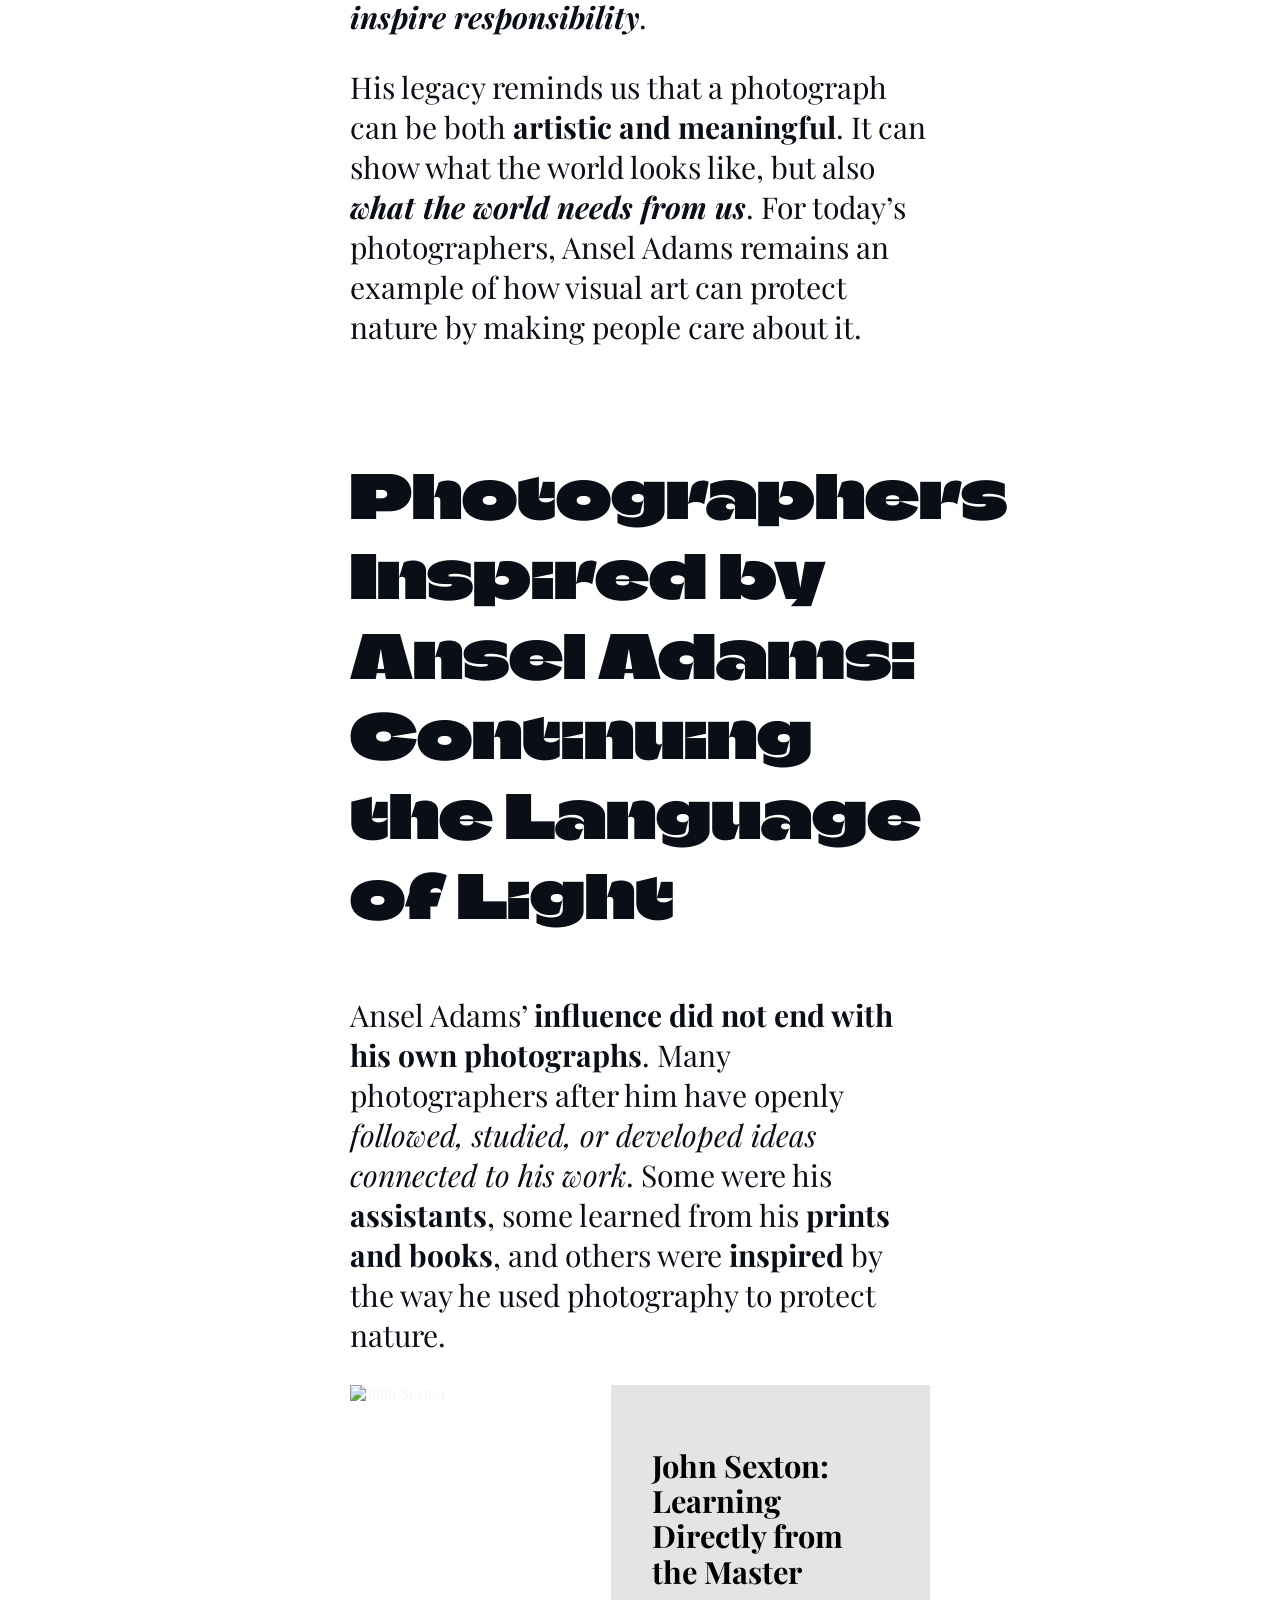
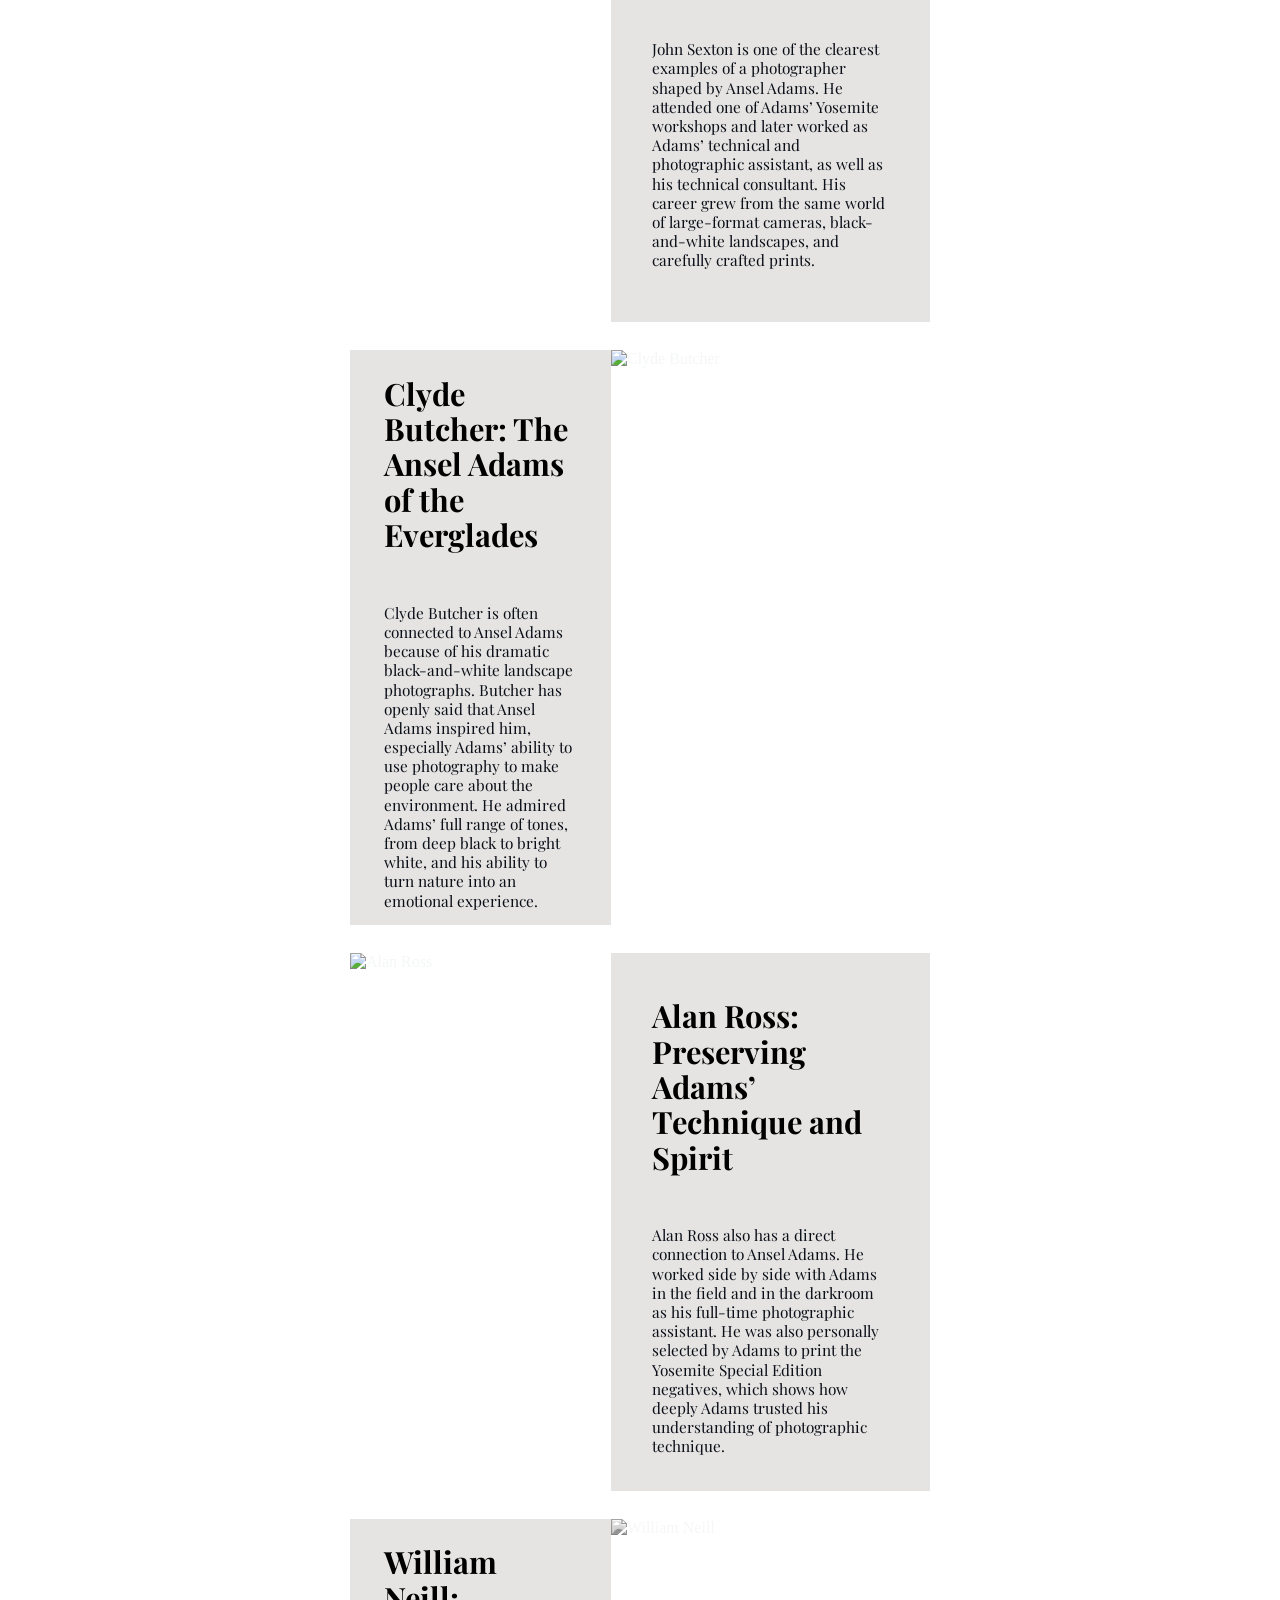
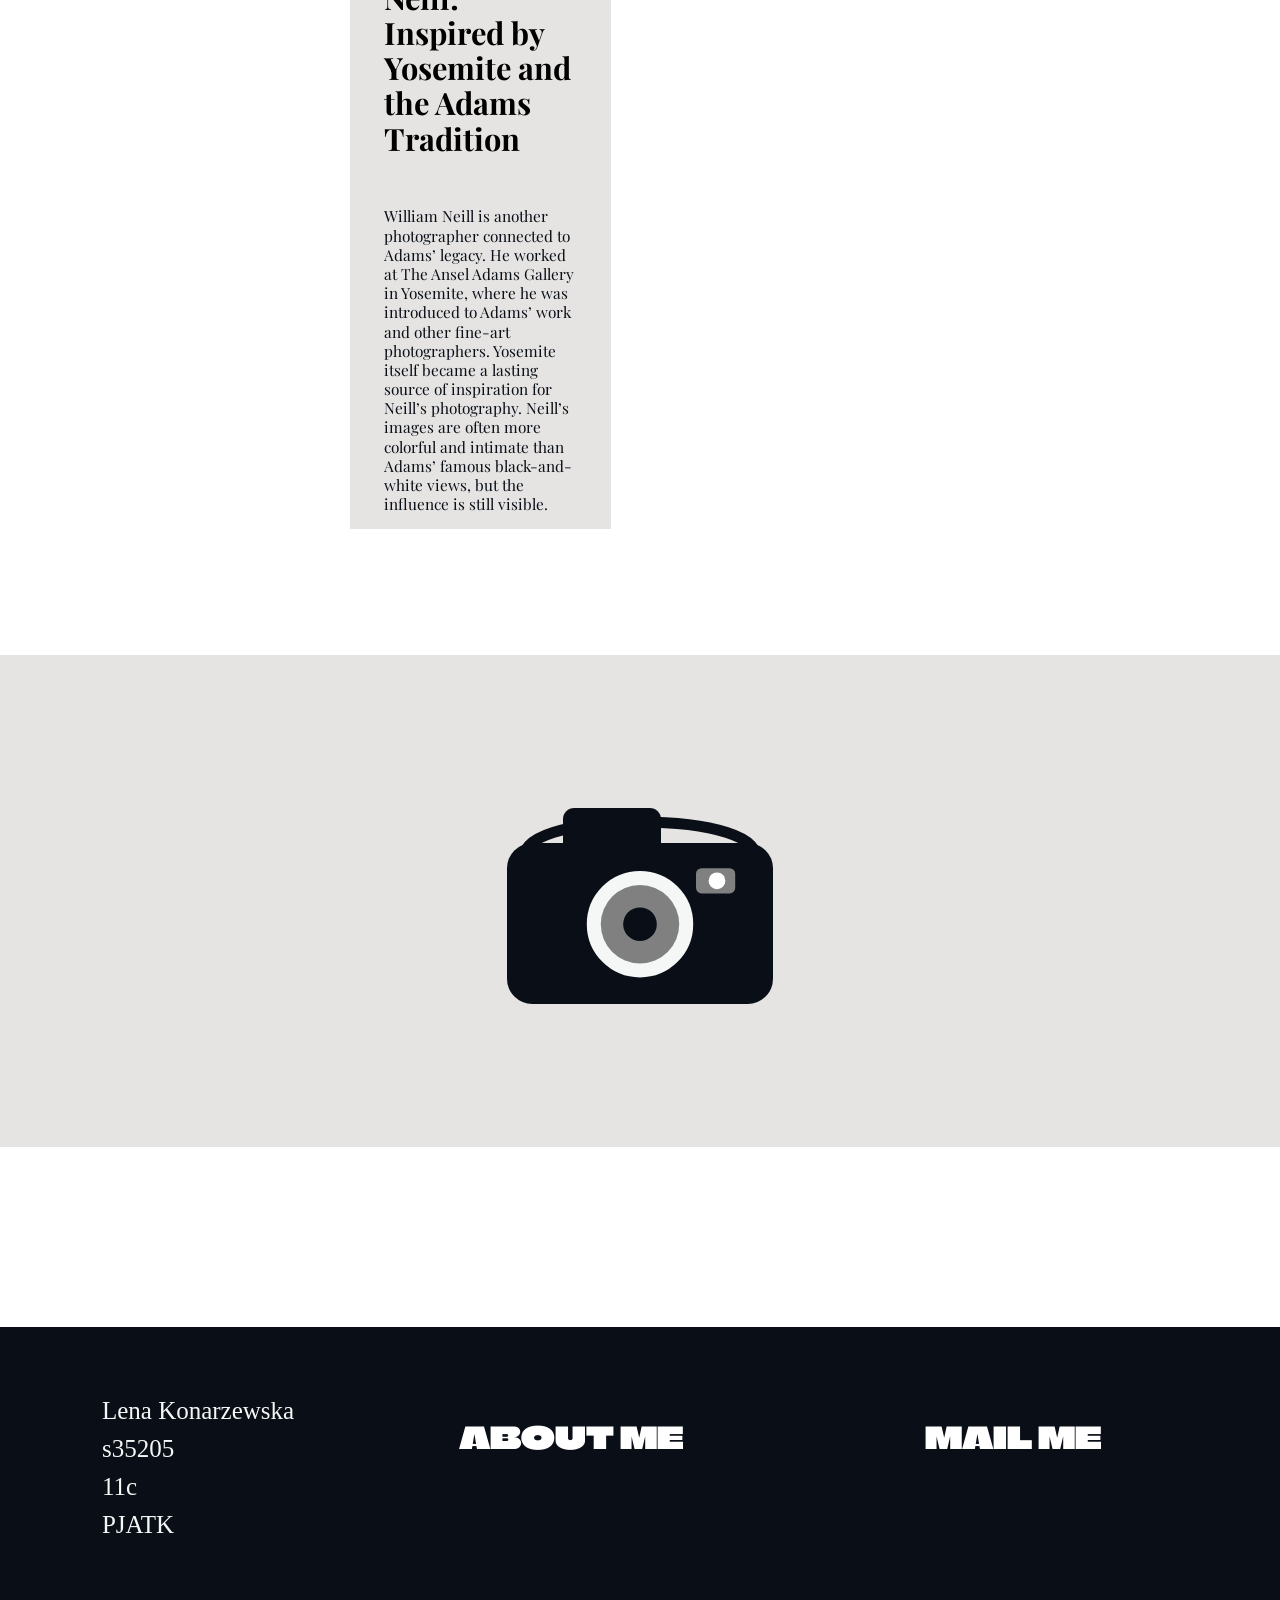
==== commit 659be627: "Update index.html" ====
--- a/index.html
+++ b/index.html
@@ -21,20 +21,6 @@
                 <div class="kolumna">
                     <p class="semibig"> <b>Ansel Adams’s</b> iconic black-and-white photographs transformed the American wilderness into heroic, pristine monuments. Using his famous <i>"Zone System,"</i> he masterfully manipulated exposure and contrast to capture <b>dramatic lighting, deep shadows, and luminous highlights.</b> His legendary images of <i>Yosemite</i> and the <i>American West</i> turned rugged landscapes into timeless, breathtaking works of art.</p>
                     <button type="button" onclick="window.location='index3.html'"> EXPLORE MORE </button>
-                    <section class="camera_svg_section">
-                        <div class="camera_svg_box">
-                            <svg class="camera_svg" viewBox="0 0 300 220" role="img" aria-label="Animated camera icon">
-                                <rect class="camera_body" x="55" y="70" width="190" height="115" rx="18"></rect>
-                                <rect class="camera_top" x="95" y="45" width="70" height="35" rx="8"></rect>
-                                <rect class="camera_flash" x="190" y="88" width="28" height="18" rx="4"></rect>
-                                <circle class="camera_lens_outer" cx="150" cy="128" r="42"></circle>
-                                <circle class="camera_lens_middle" cx="150" cy="128" r="28"></circle>
-                                <circle class="camera_lens_inner" cx="150" cy="128" r="12"></circle>
-                                <circle class="camera_light" cx="205" cy="97" r="6"></circle>
-                                <path class="camera_strap" d="M70 85 C45 45, 255 45, 230 85"></path>
-                            </svg>
-                        </div>
-                    </section>
                     <div class="quote">
                         "...Ansel Adams' description of the camera as an <i>'instrument of love and revelation';</i> Adams also urges that we stop saying that we <i>'take'</i> a picture and always say we <b>'make'</b> one."
                         <i> - Susan Sontag</i>
@@ -108,6 +94,20 @@
                     <br>
                     <br>
                 </div>
+                <section class="camera_svg_section">
+                    <div class="camera_svg_box">
+                        <svg class="camera_svg" viewBox="0 0 300 220" role="img" aria-label="Animated camera icon">
+                            <rect class="camera_body" x="55" y="70" width="190" height="115" rx="18"></rect>
+                            <rect class="camera_top" x="95" y="45" width="70" height="35" rx="8"></rect>
+                            <rect class="camera_flash" x="190" y="88" width="28" height="18" rx="4"></rect>
+                            <circle class="camera_lens_outer" cx="150" cy="128" r="42"></circle>
+                            <circle class="camera_lens_middle" cx="150" cy="128" r="28"></circle>
+                            <circle class="camera_lens_inner" cx="150" cy="128" r="12"></circle>
+                            <circle class="camera_light" cx="205" cy="97" r="6"></circle>
+                            <path class="camera_strap" d="M70 85 C45 45, 255 45, 230 85"></path>
+                        </svg>
+                    </div>
+                </section>
             </main>
             <footer>
                 <div>
--- a/styl1.css
+++ b/styl1.css
@@ -572,3 +572,173 @@
         margin: 20px 0;
     }
 }
+
+.camera_svg_section {
+    margin: 80px auto;
+    padding: 60px 40px;
+    background-color: #e5e4e2;
+    text-align: center;
+    color: #0A0E17;
+}
+
+.camera_svg_box {
+    width: min(420px, 80vw);
+    margin: 30px auto;
+}
+
+.camera_svg {
+    width: 100%;
+    height: auto;
+    overflow: visible;
+    animation: camera_float 3s ease-in-out infinite;
+}
+
+.camera_body,
+.camera_top {
+    fill: #0A0E17;
+}
+
+.camera_flash {
+    fill: #808080;
+    animation: flash_blink 2.5s steps(2, end) infinite;
+}
+
+.camera_lens_outer {
+    fill: #F4F7F6;
+    stroke: #0A0E17;
+    stroke-width: 8;
+}
+
+.camera_lens_middle {
+    fill: #808080;
+    animation: lens_pulse 2.5s ease-in-out infinite;
+}
+
+.camera_lens_inner {
+    fill: #0A0E17;
+    animation: shutter_click 2.5s steps(2, end) infinite;
+}
+
+.camera_light {
+    fill: white;
+    animation: light_flash 2.5s steps(2, end) infinite;
+}
+
+.camera_strap {
+    fill: none;
+    stroke: #0A0E17;
+    stroke-width: 8;
+    stroke-linecap: round;
+    animation: strap_move 3s ease-in-out infinite;
+}
+
+@keyframes camera_float {
+    0% {
+        transform: translateY(0);
+    }
+
+    50% {
+        transform: translateY(-12px);
+    }
+
+    100% {
+        transform: translateY(0);
+    }
+}
+
+@keyframes lens_pulse {
+    0% {
+        transform: scale(1);
+        transform-origin: 150px 128px;
+    }
+
+    50% {
+        transform: scale(1.12);
+        transform-origin: 150px 128px;
+    }
+
+    100% {
+        transform: scale(1);
+        transform-origin: 150px 128px;
+    }
+}
+
+@keyframes shutter_click {
+    0% {
+        transform: scale(1);
+        transform-origin: 150px 128px;
+    }
+
+    45% {
+        transform: scale(1);
+        transform-origin: 150px 128px;
+    }
+
+    50% {
+        transform: scale(0.45);
+        transform-origin: 150px 128px;
+    }
+
+    55% {
+        transform: scale(1);
+        transform-origin: 150px 128px;
+    }
+
+    100% {
+        transform: scale(1);
+        transform-origin: 150px 128px;
+    }
+}
+
+@keyframes flash_blink {
+    0% {
+        fill: #808080;
+    }
+
+    50% {
+        fill: white;
+    }
+
+    100% {
+        fill: #808080;
+    }
+}
+
+@keyframes light_flash {
+    0% {
+        opacity: 0.4;
+    }
+
+    50% {
+        opacity: 1;
+    }
+
+    100% {
+        opacity: 0.4;
+    }
+}
+
+@keyframes strap_move {
+    0% {
+        transform: translateY(0);
+    }
+
+    50% {
+        transform: translateY(-5px);
+    }
+
+    100% {
+        transform: translateY(0);
+    }
+}
+
+@media (max-width: 700px) {
+    .camera_svg_section {
+        padding: 40px 25px;
+        margin: 50px auto;
+    }
+
+    .camera_svg_box {
+        width: 90vw;
+    }
+}
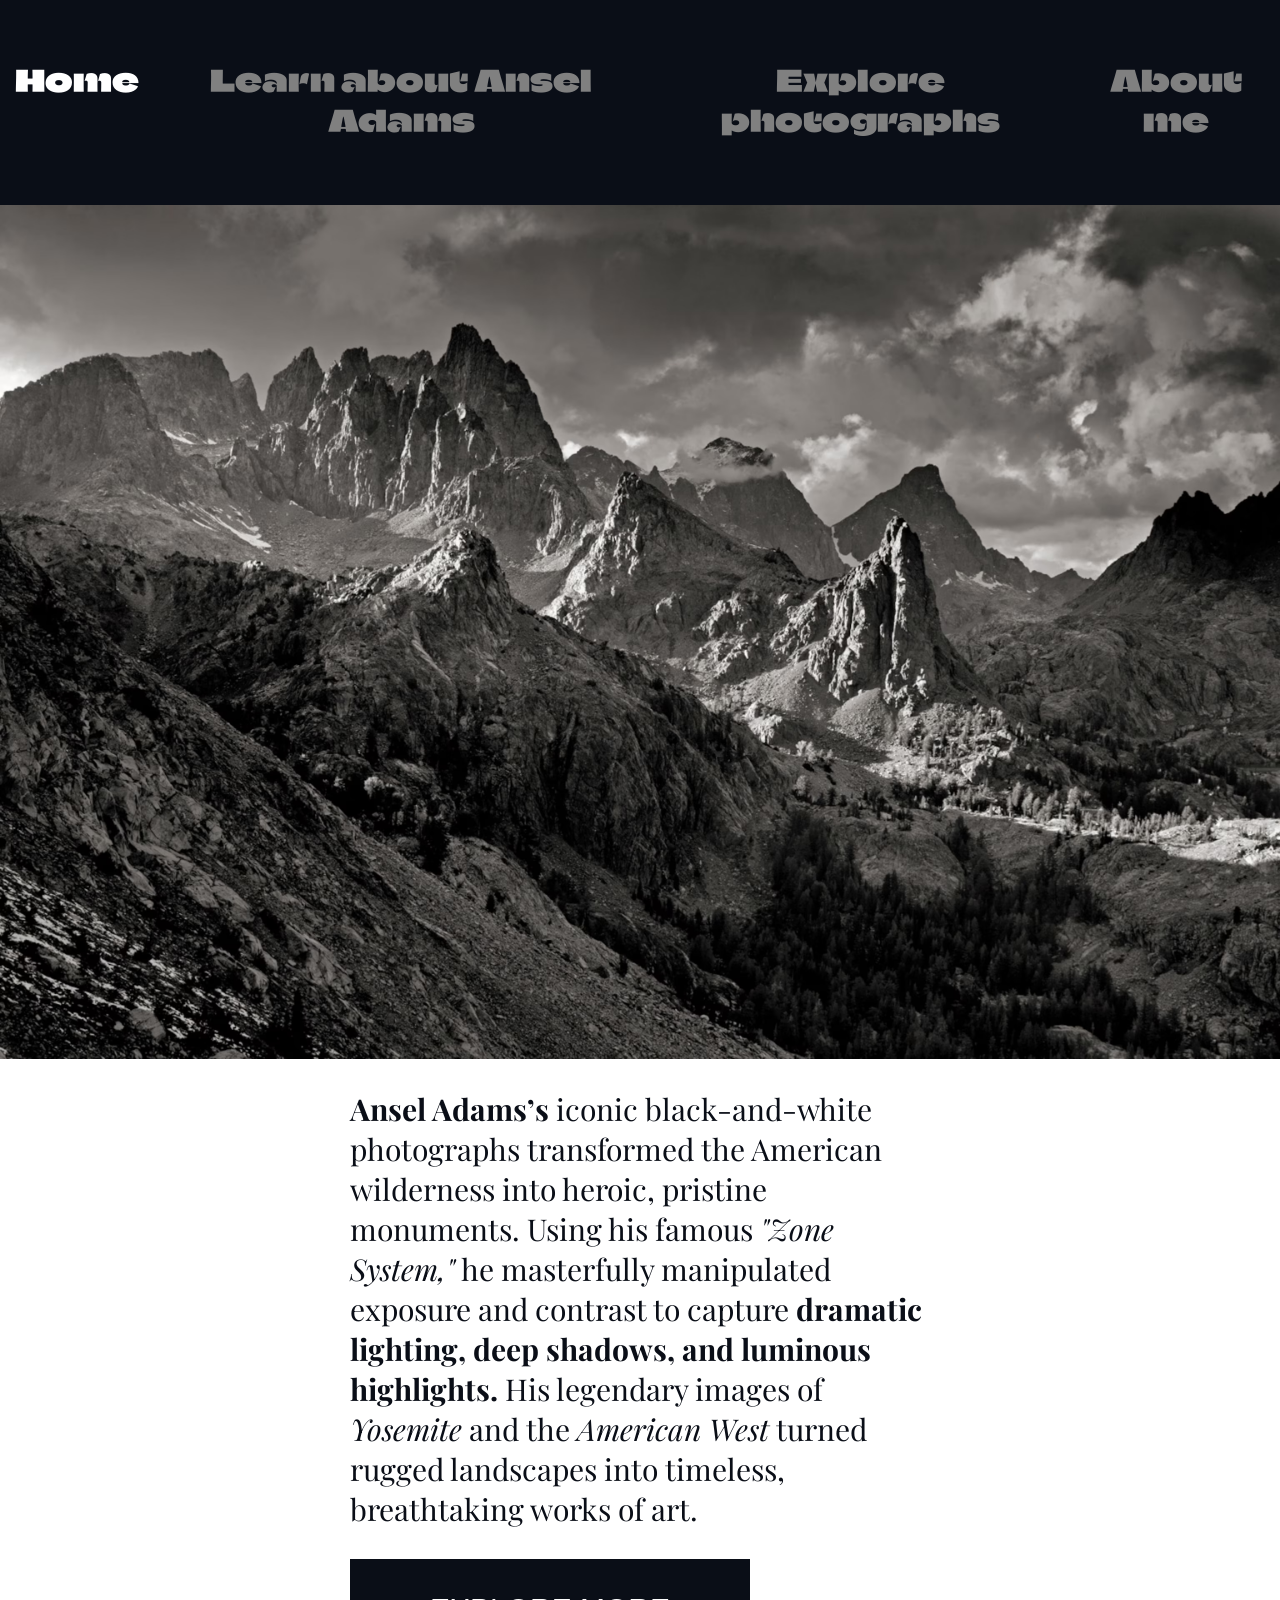
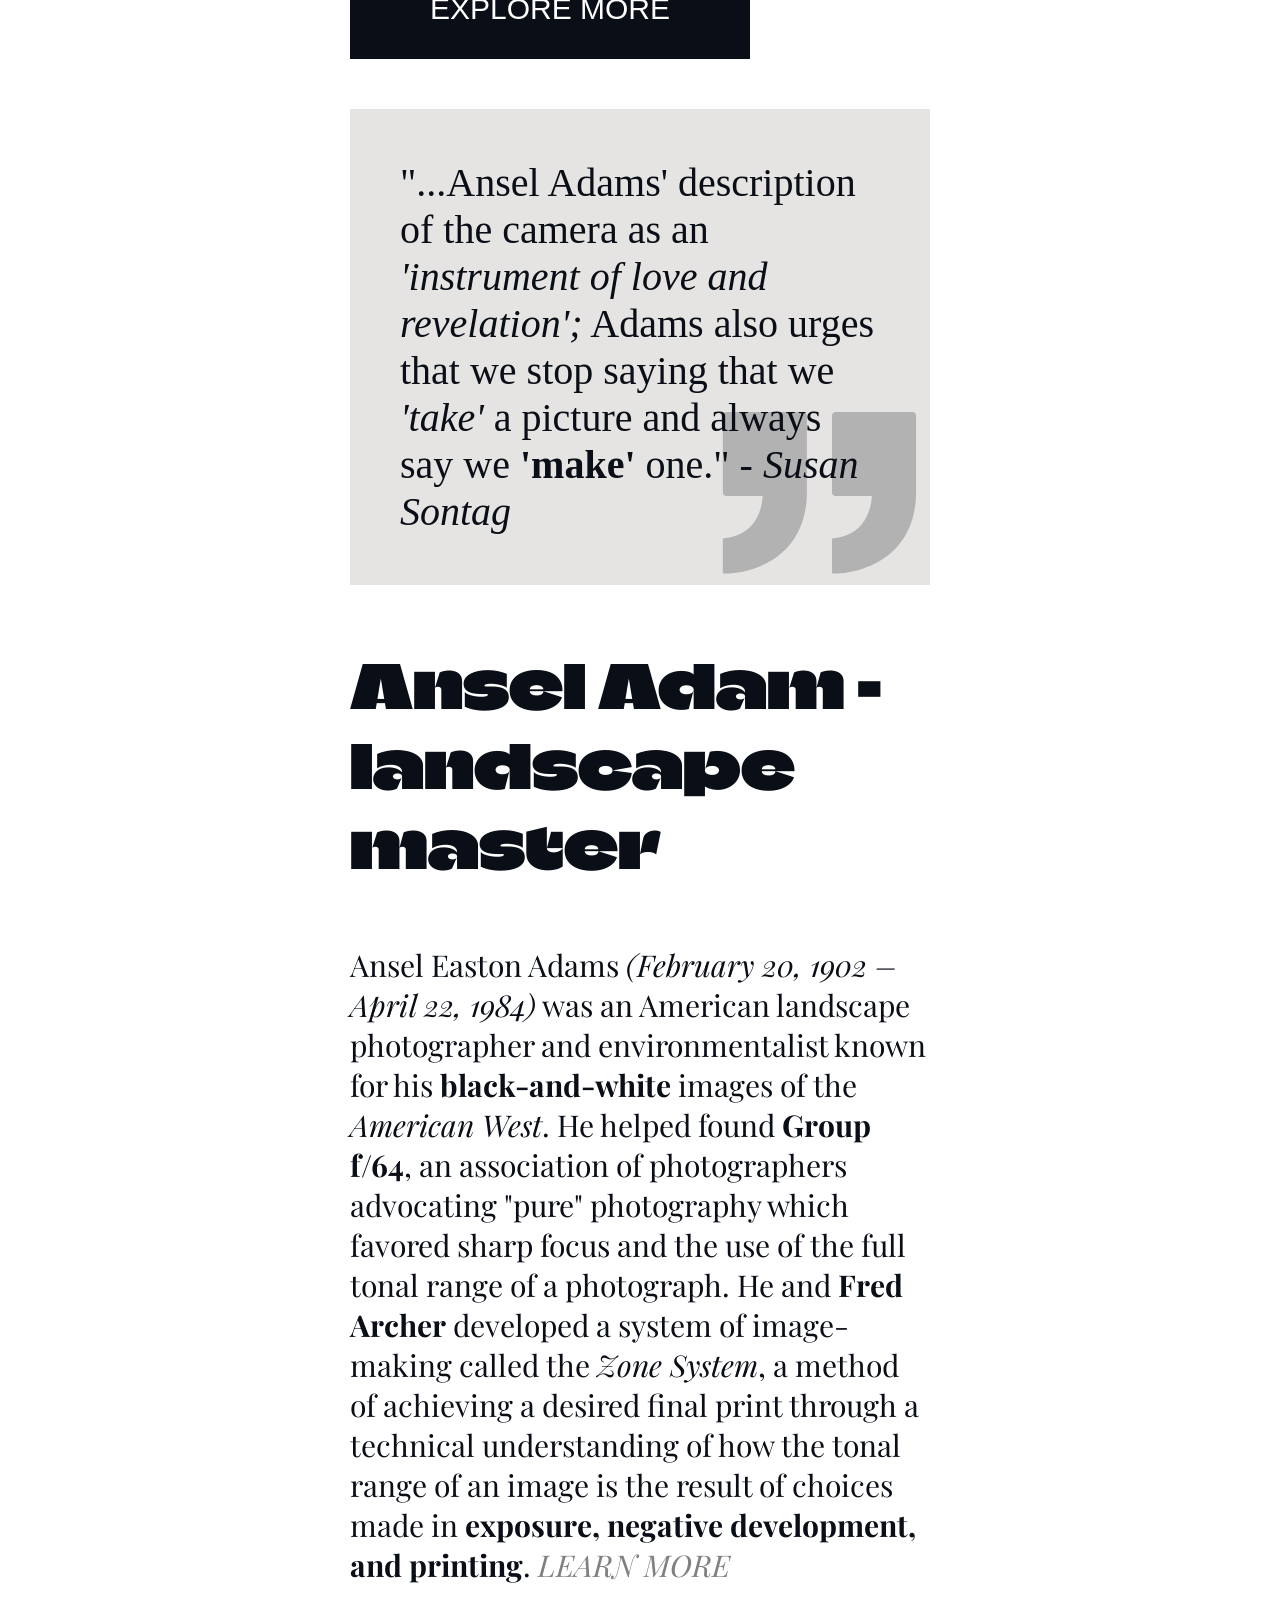
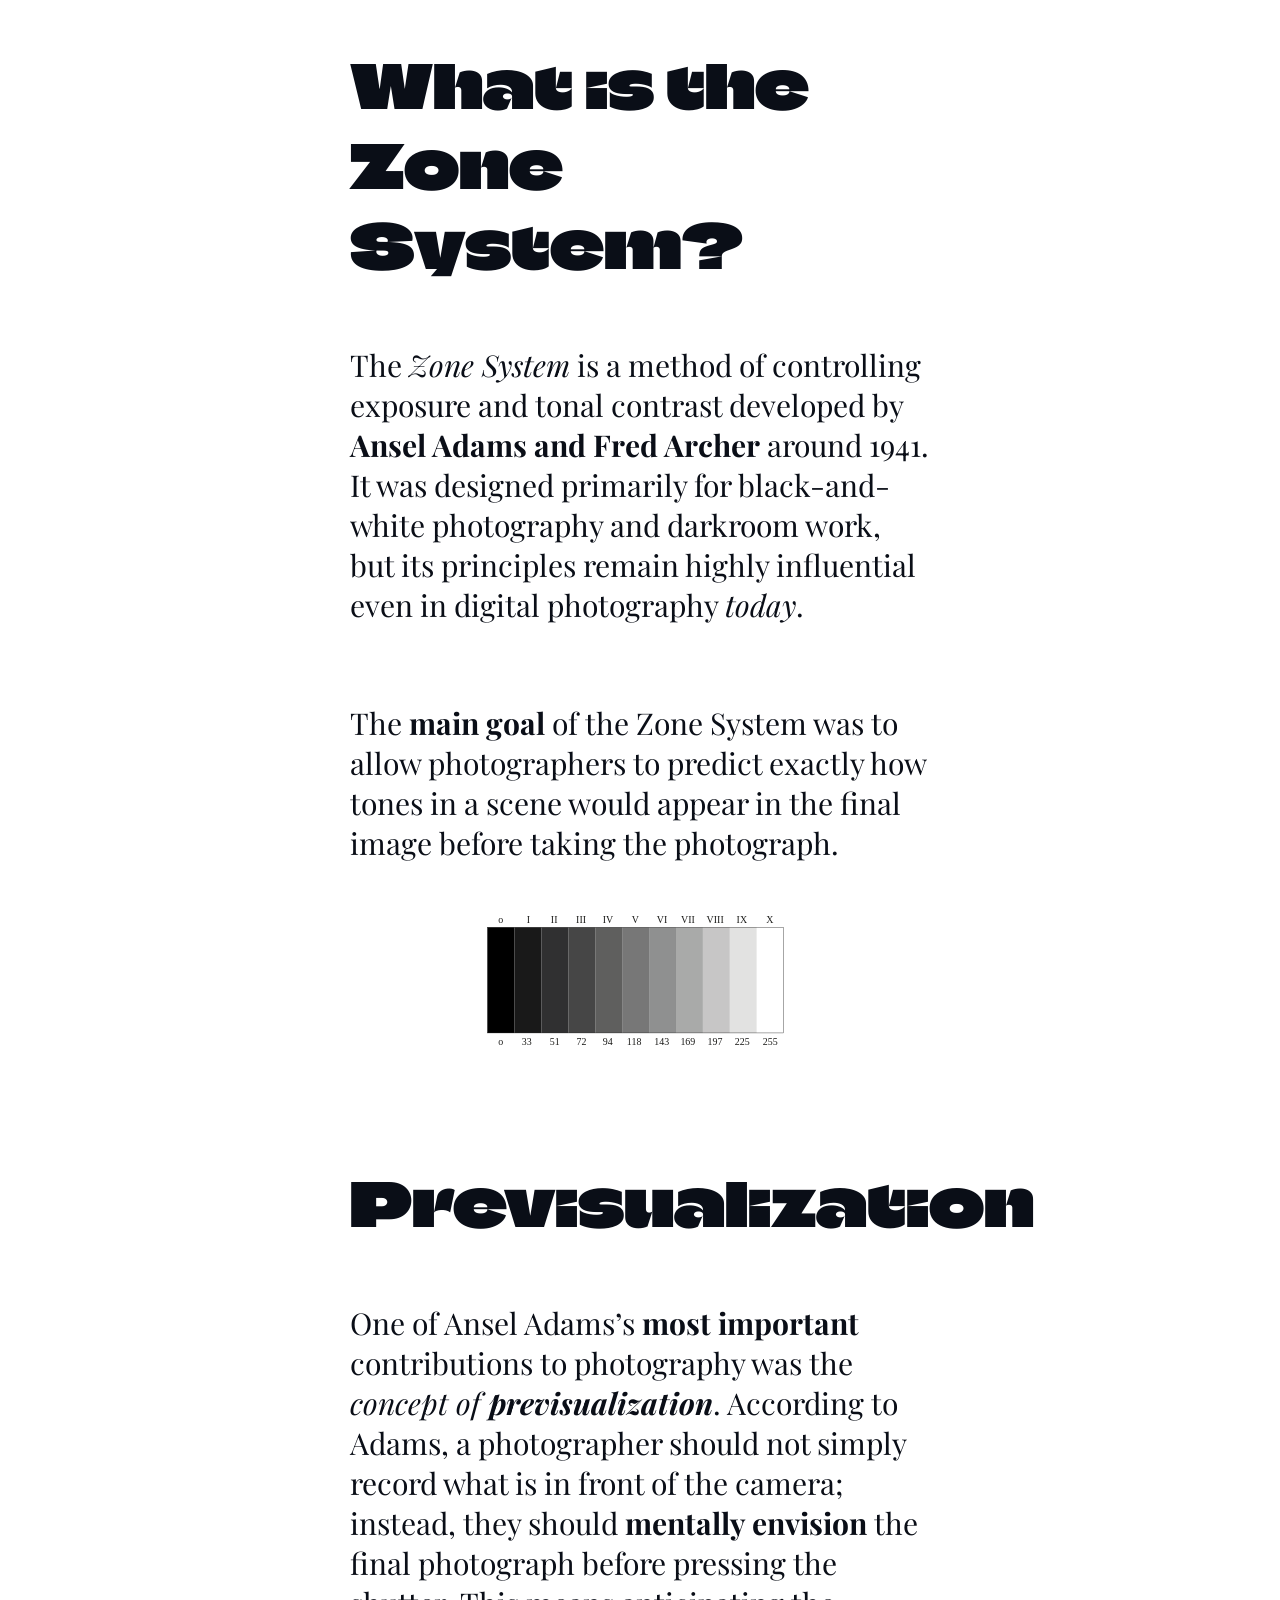
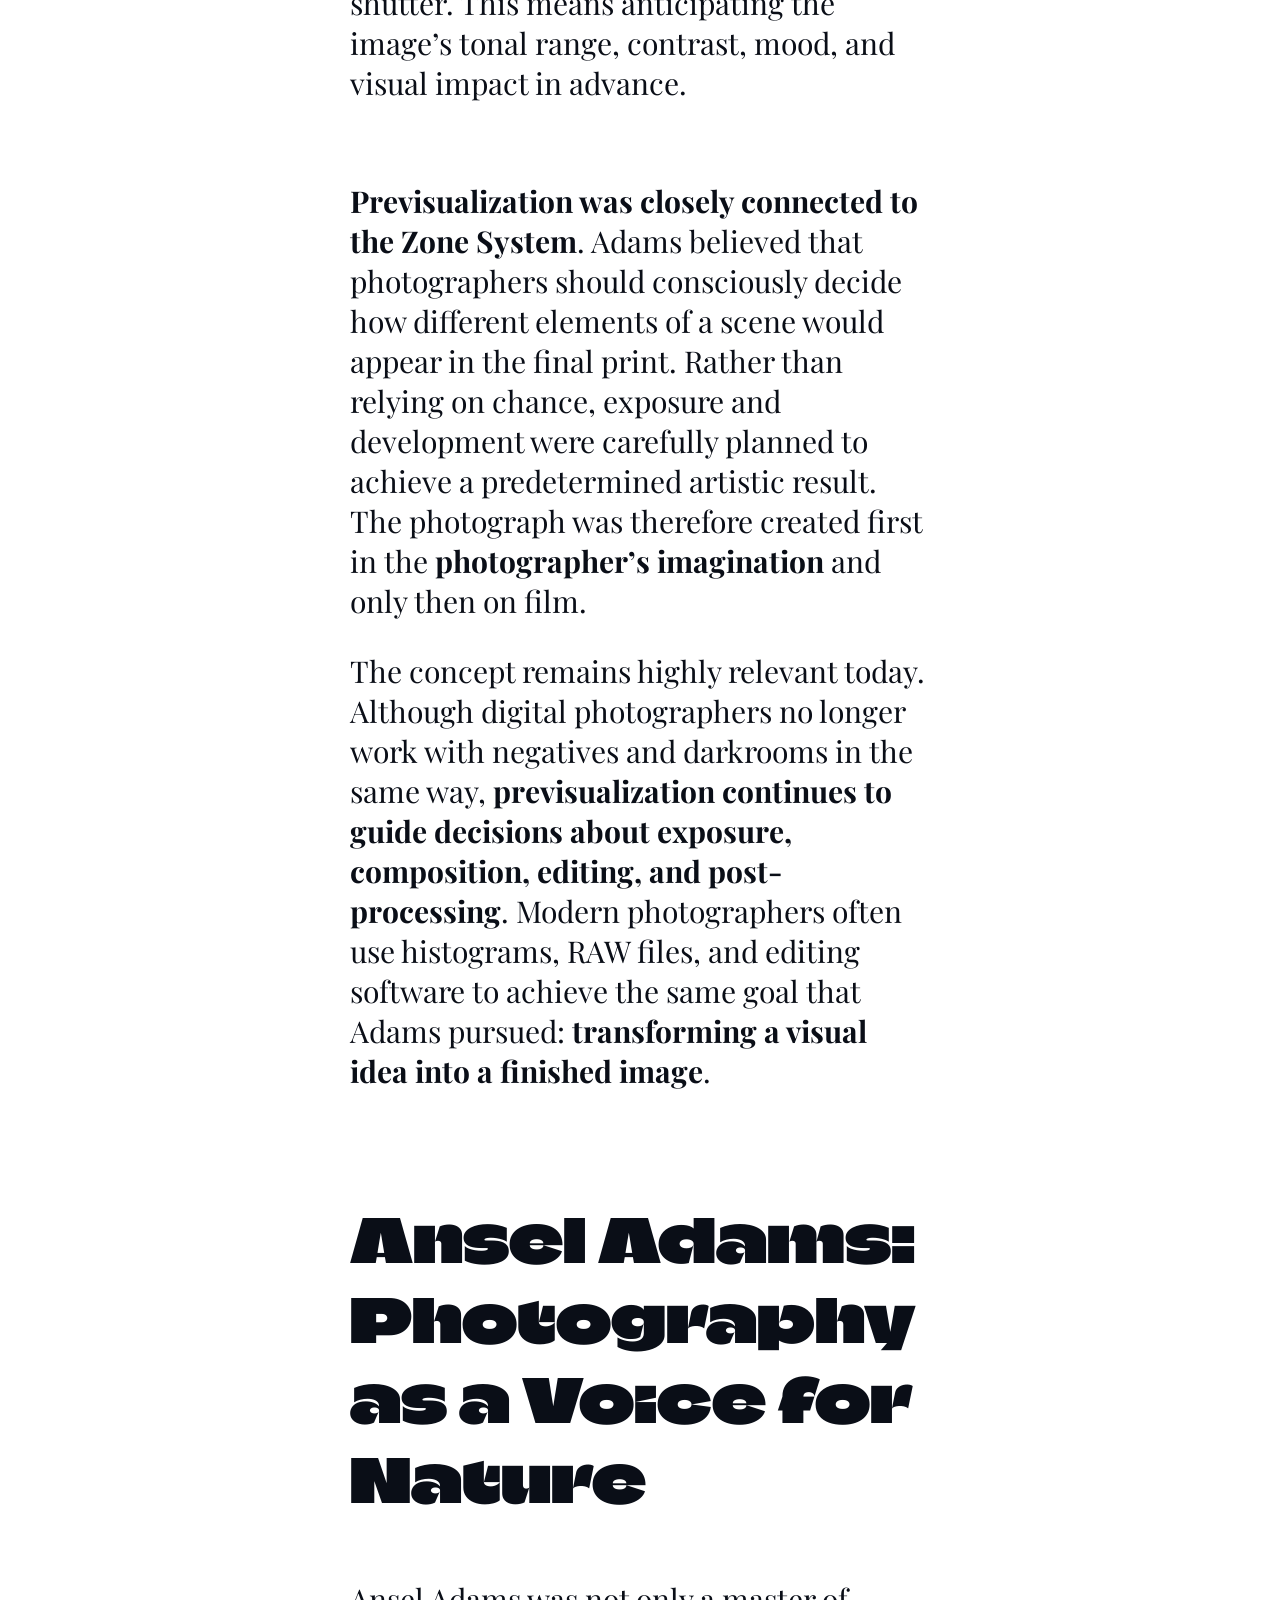
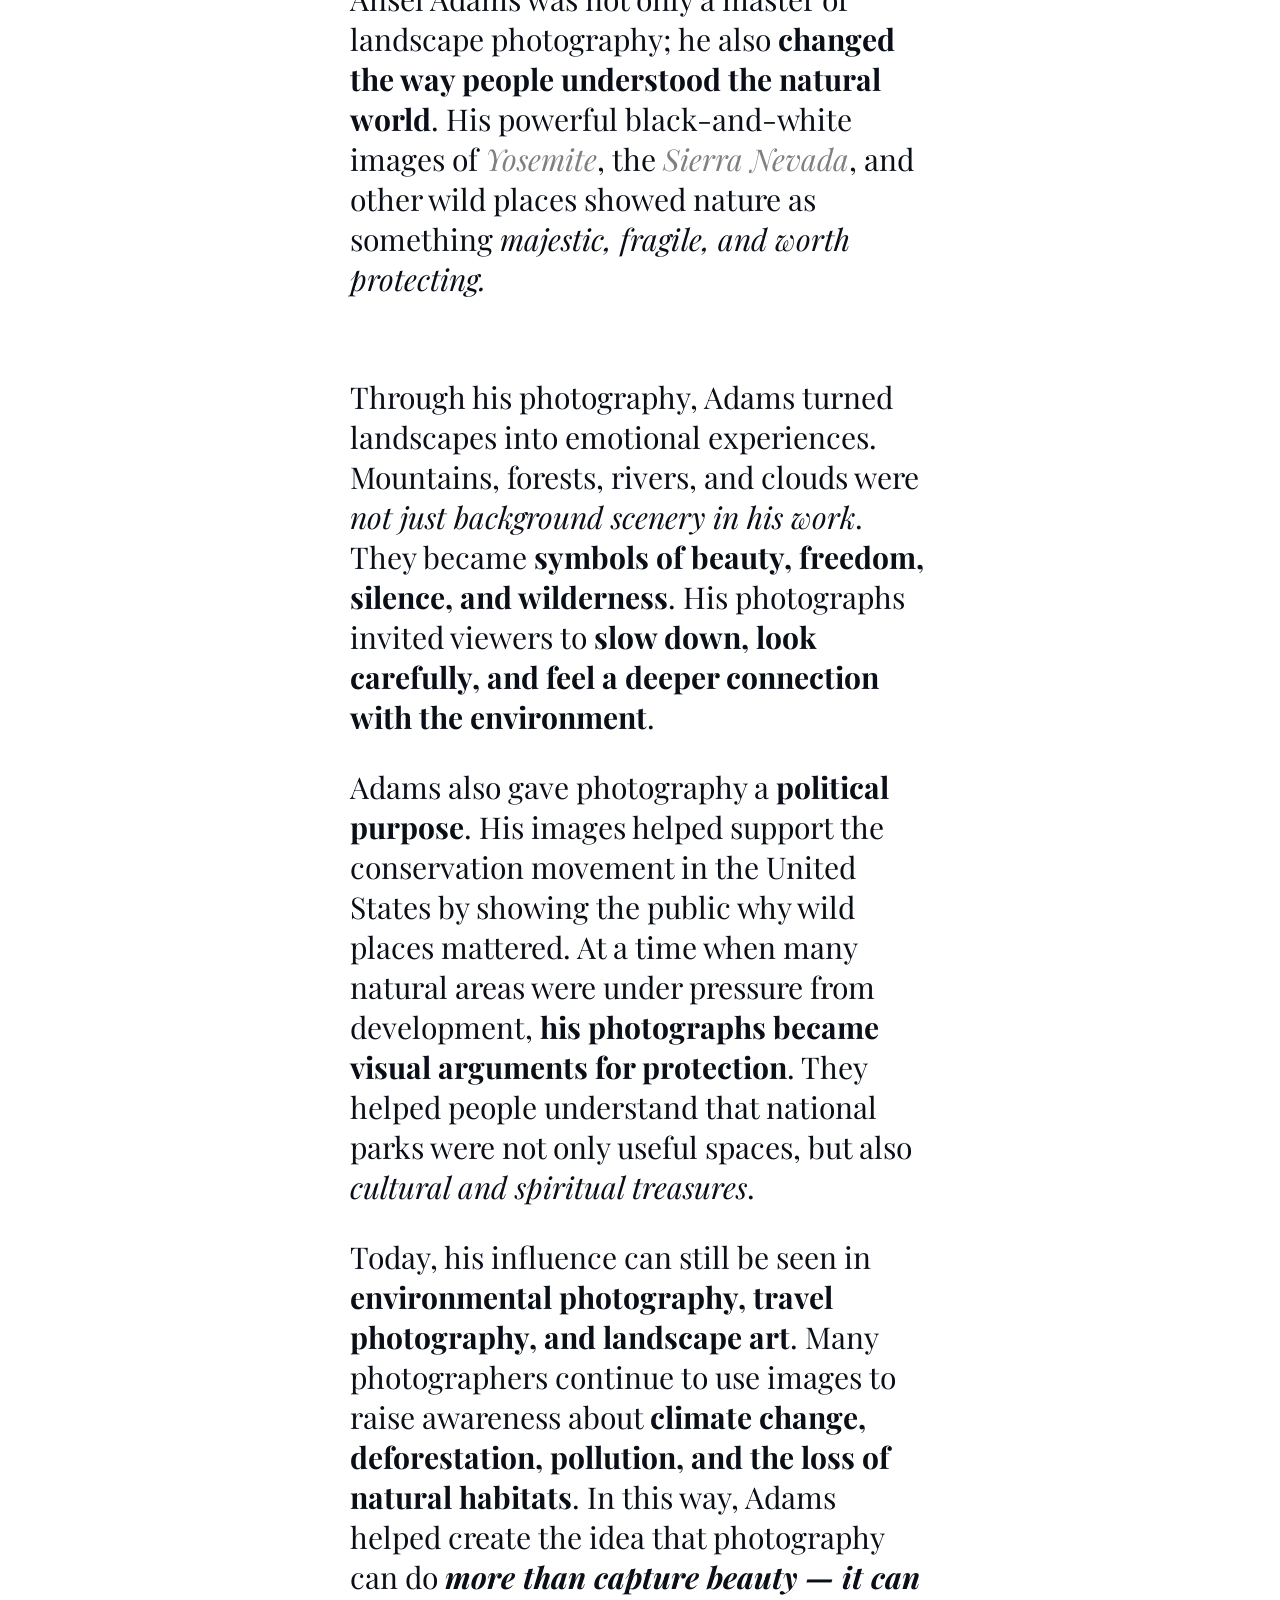
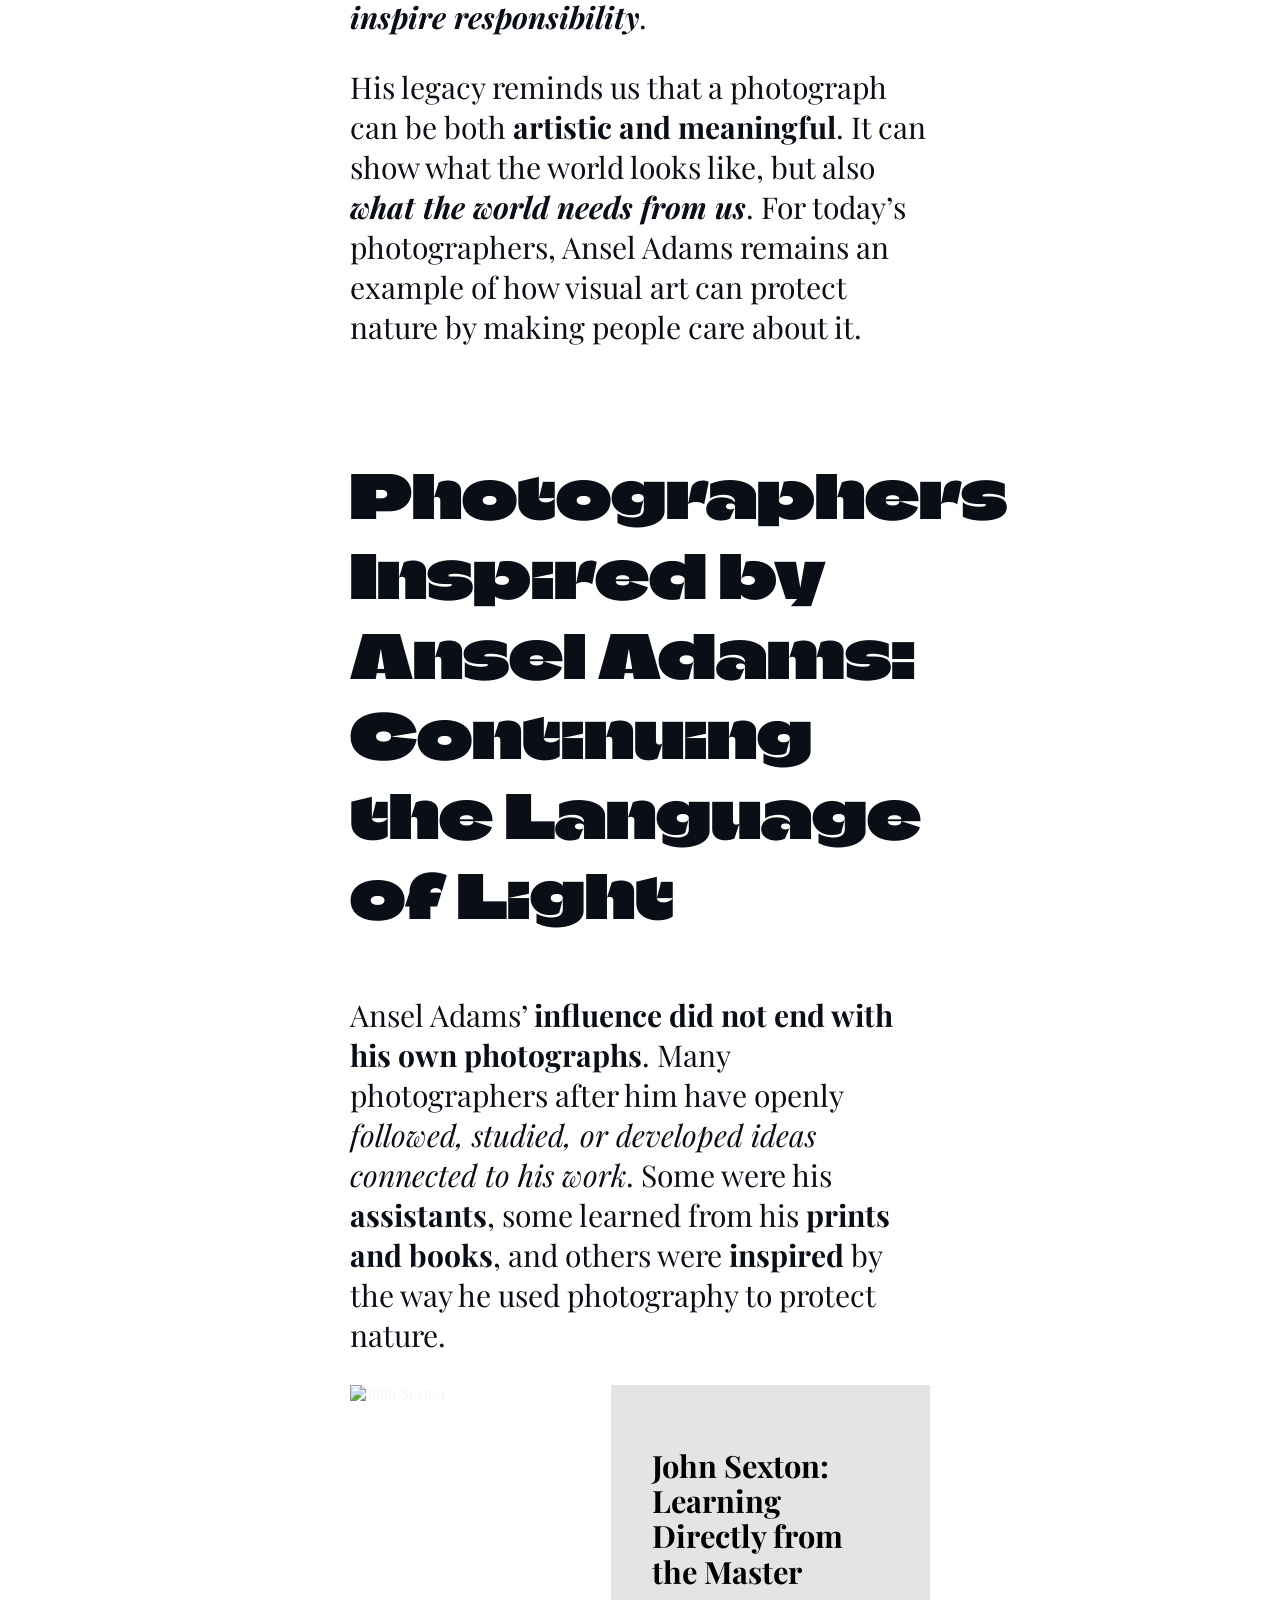
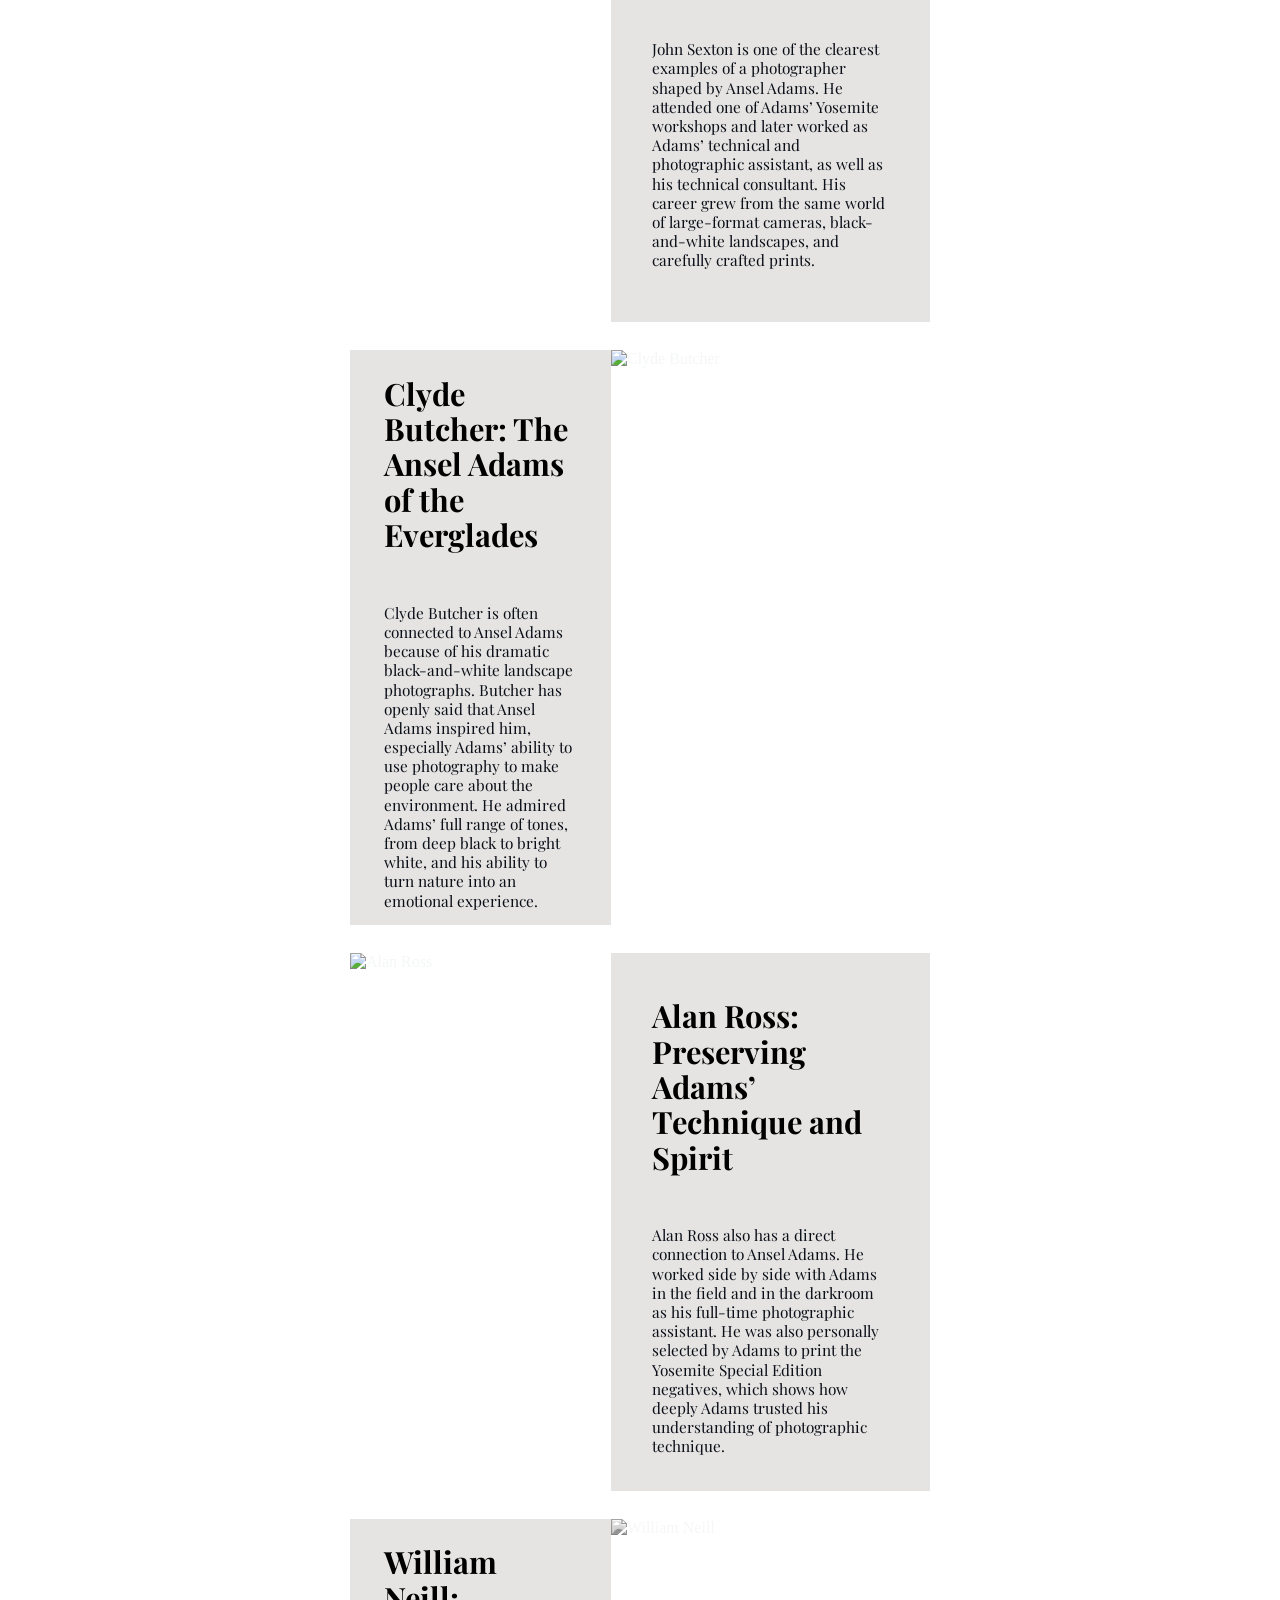
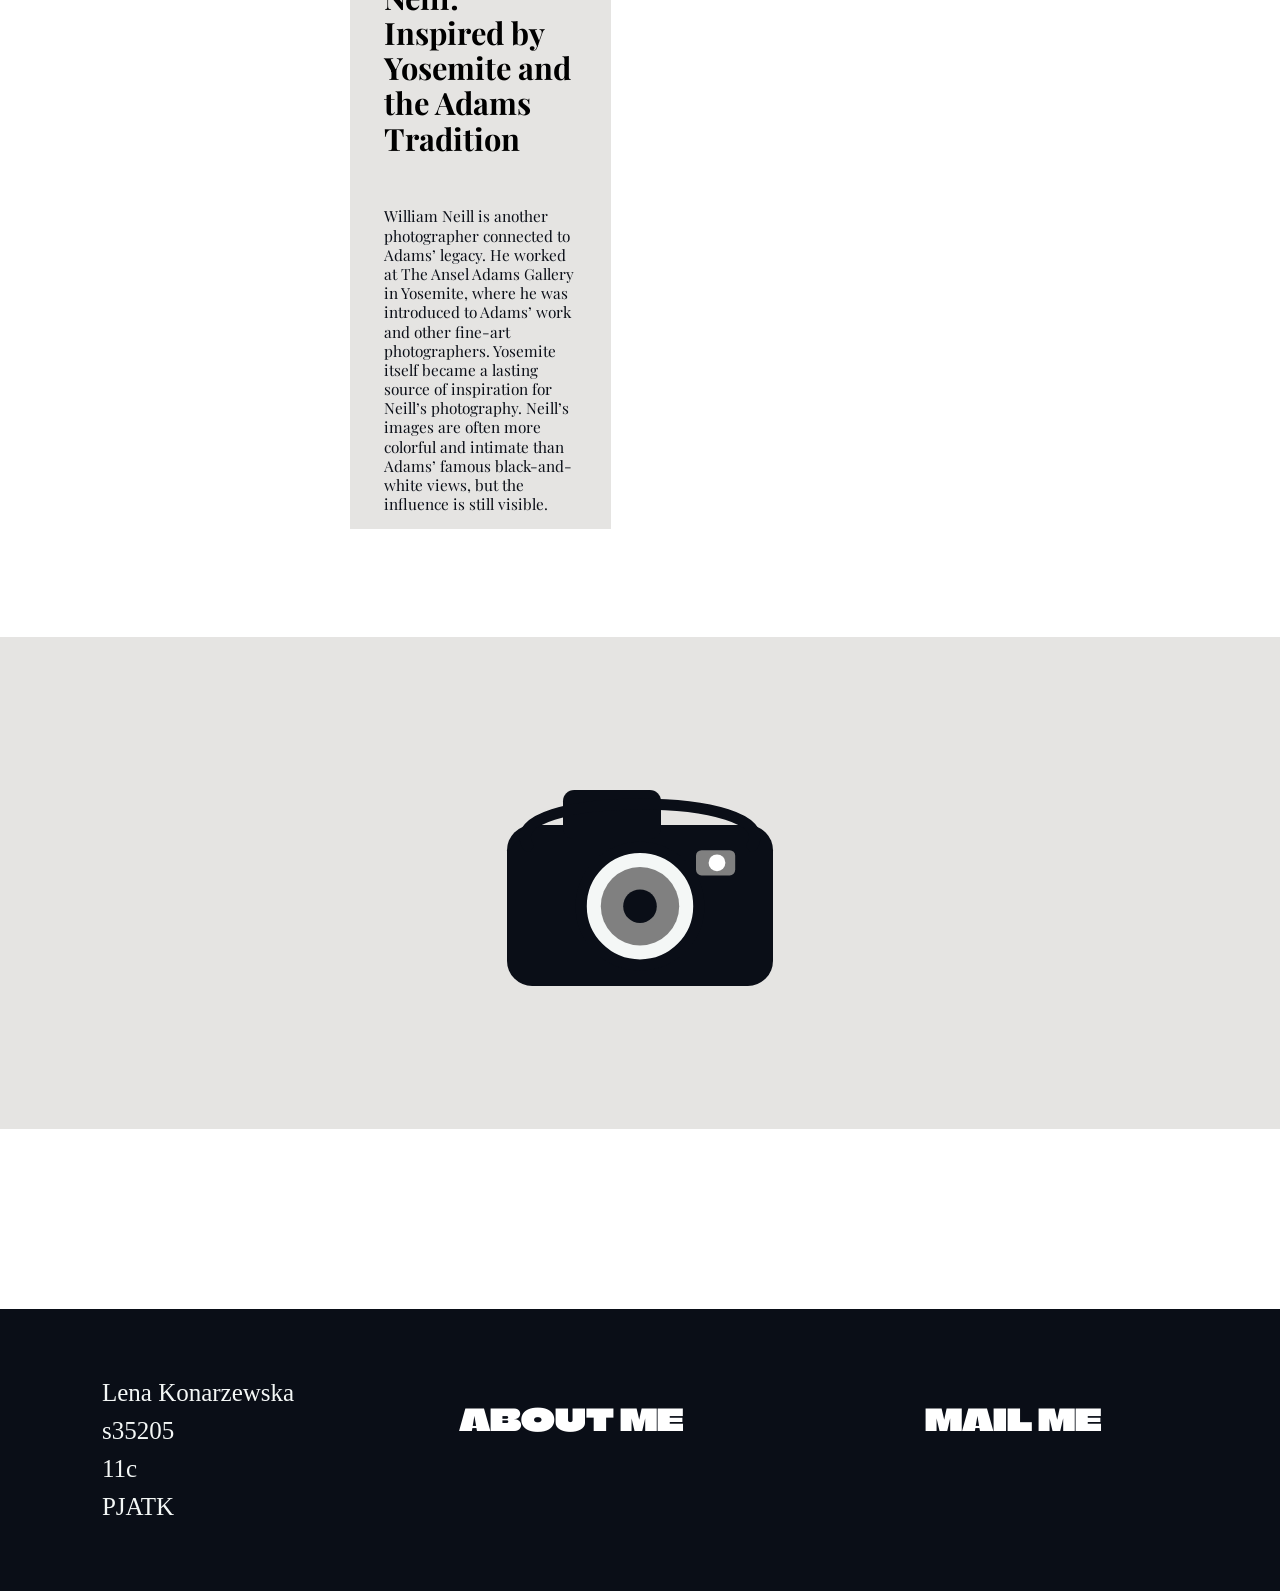
==== commit f376d5ef: "Update index.html" ====
--- a/index.html
+++ b/index.html
@@ -92,7 +92,6 @@
                         </div>
                     </section>
                     <br>
-                    <br>
                 </div>
                 <section class="camera_svg_section">
                     <div class="camera_svg_box">
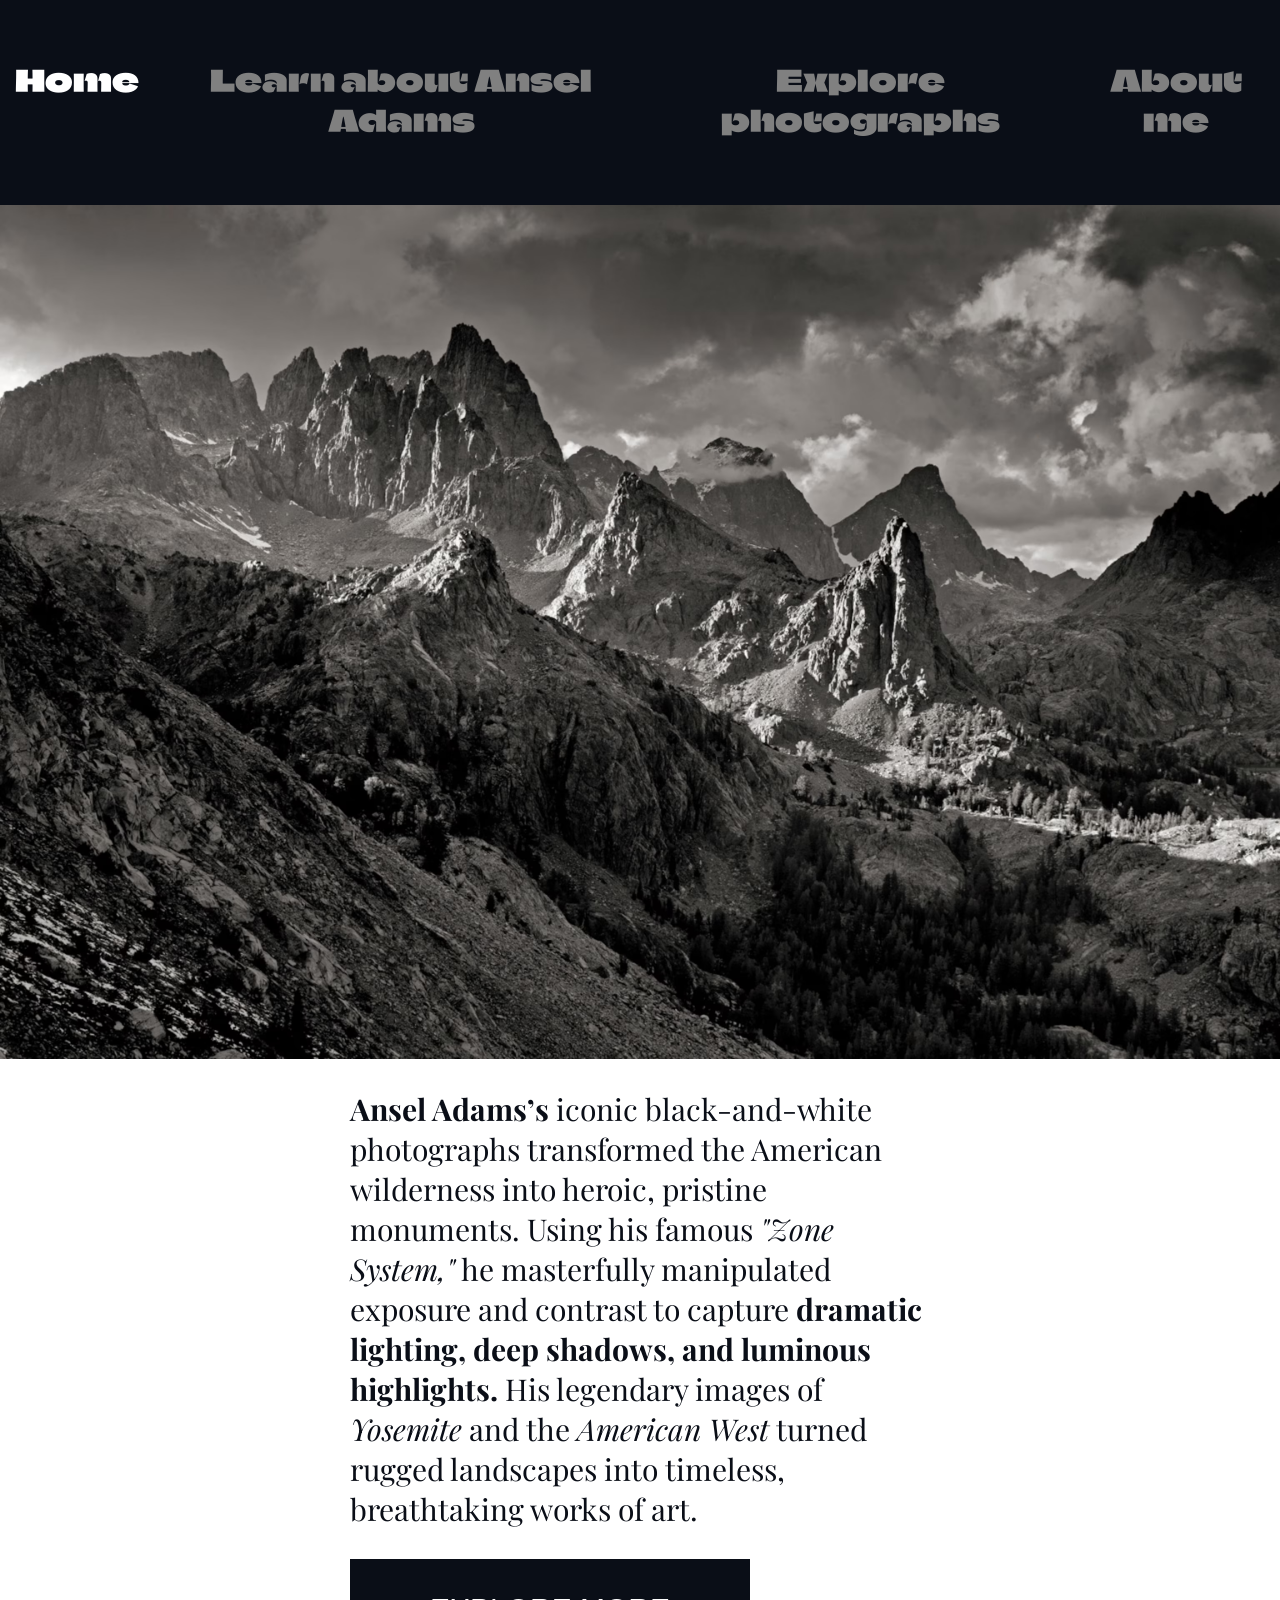
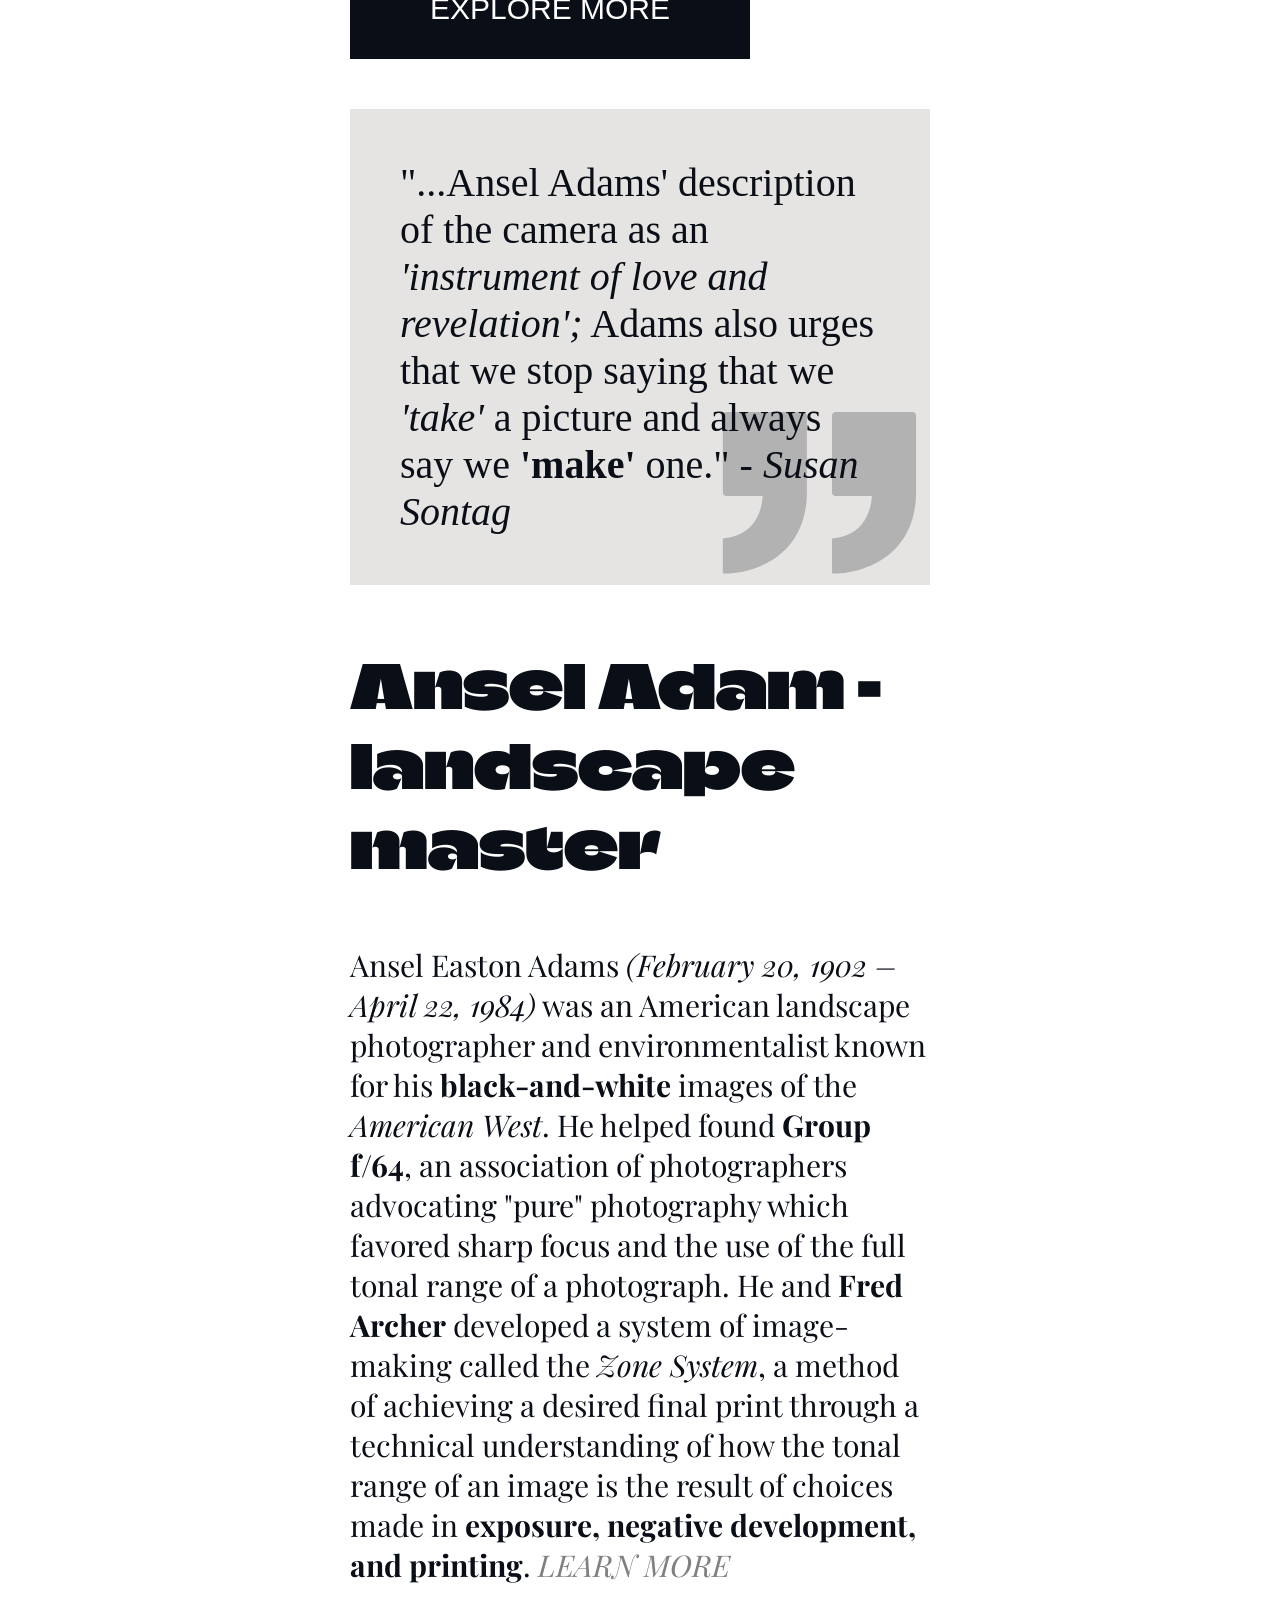
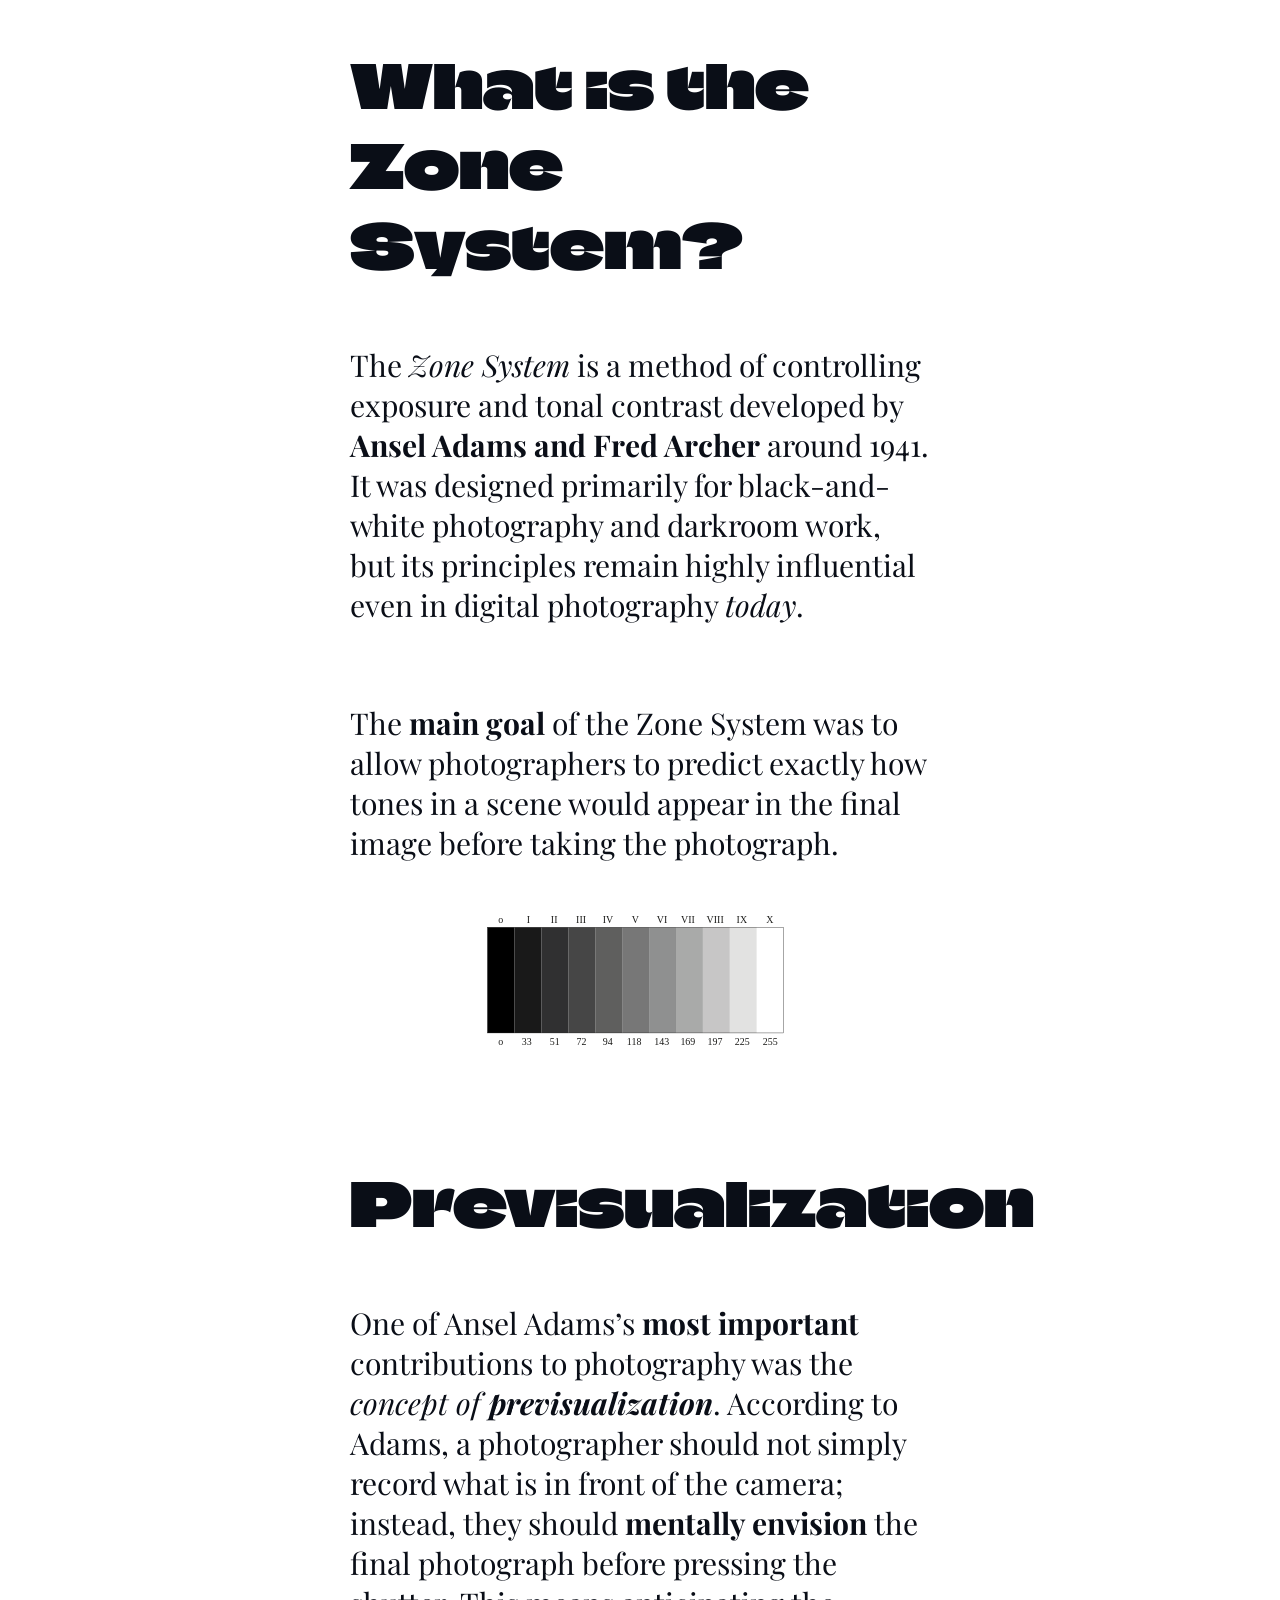
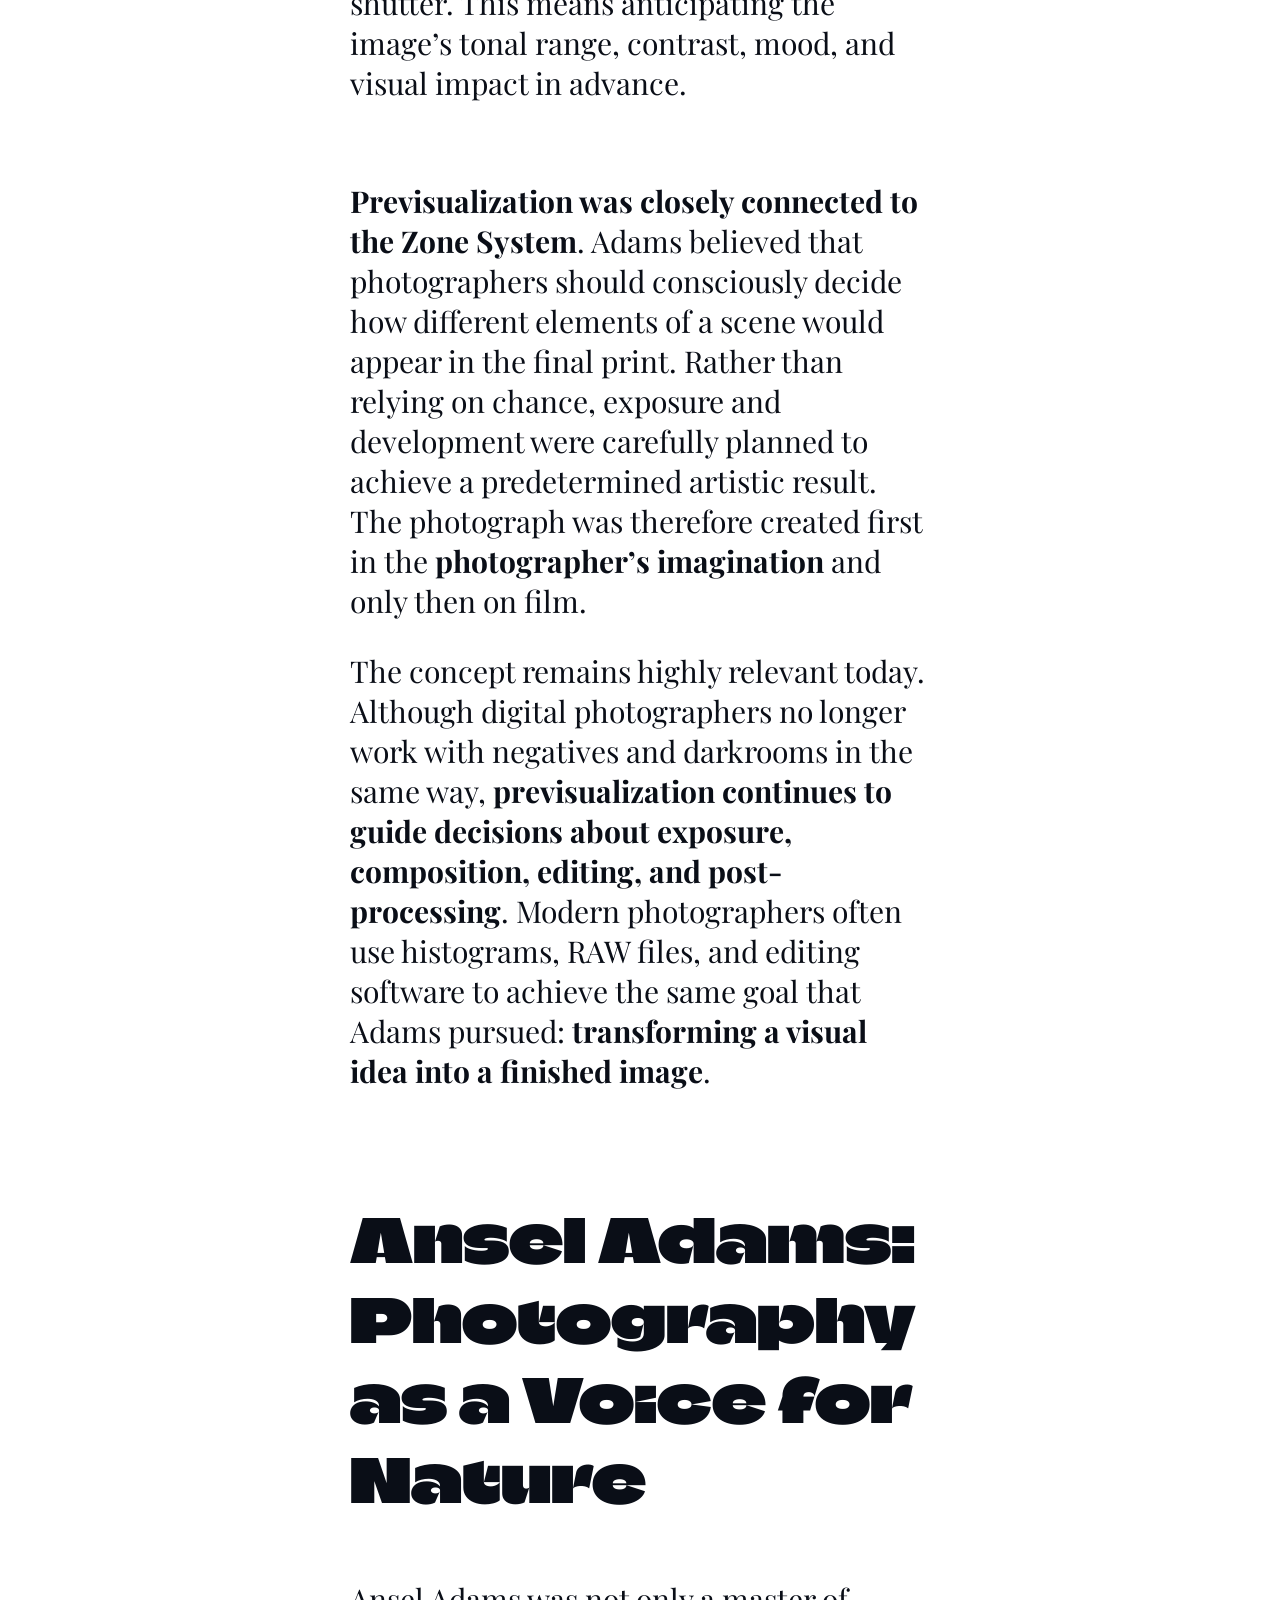
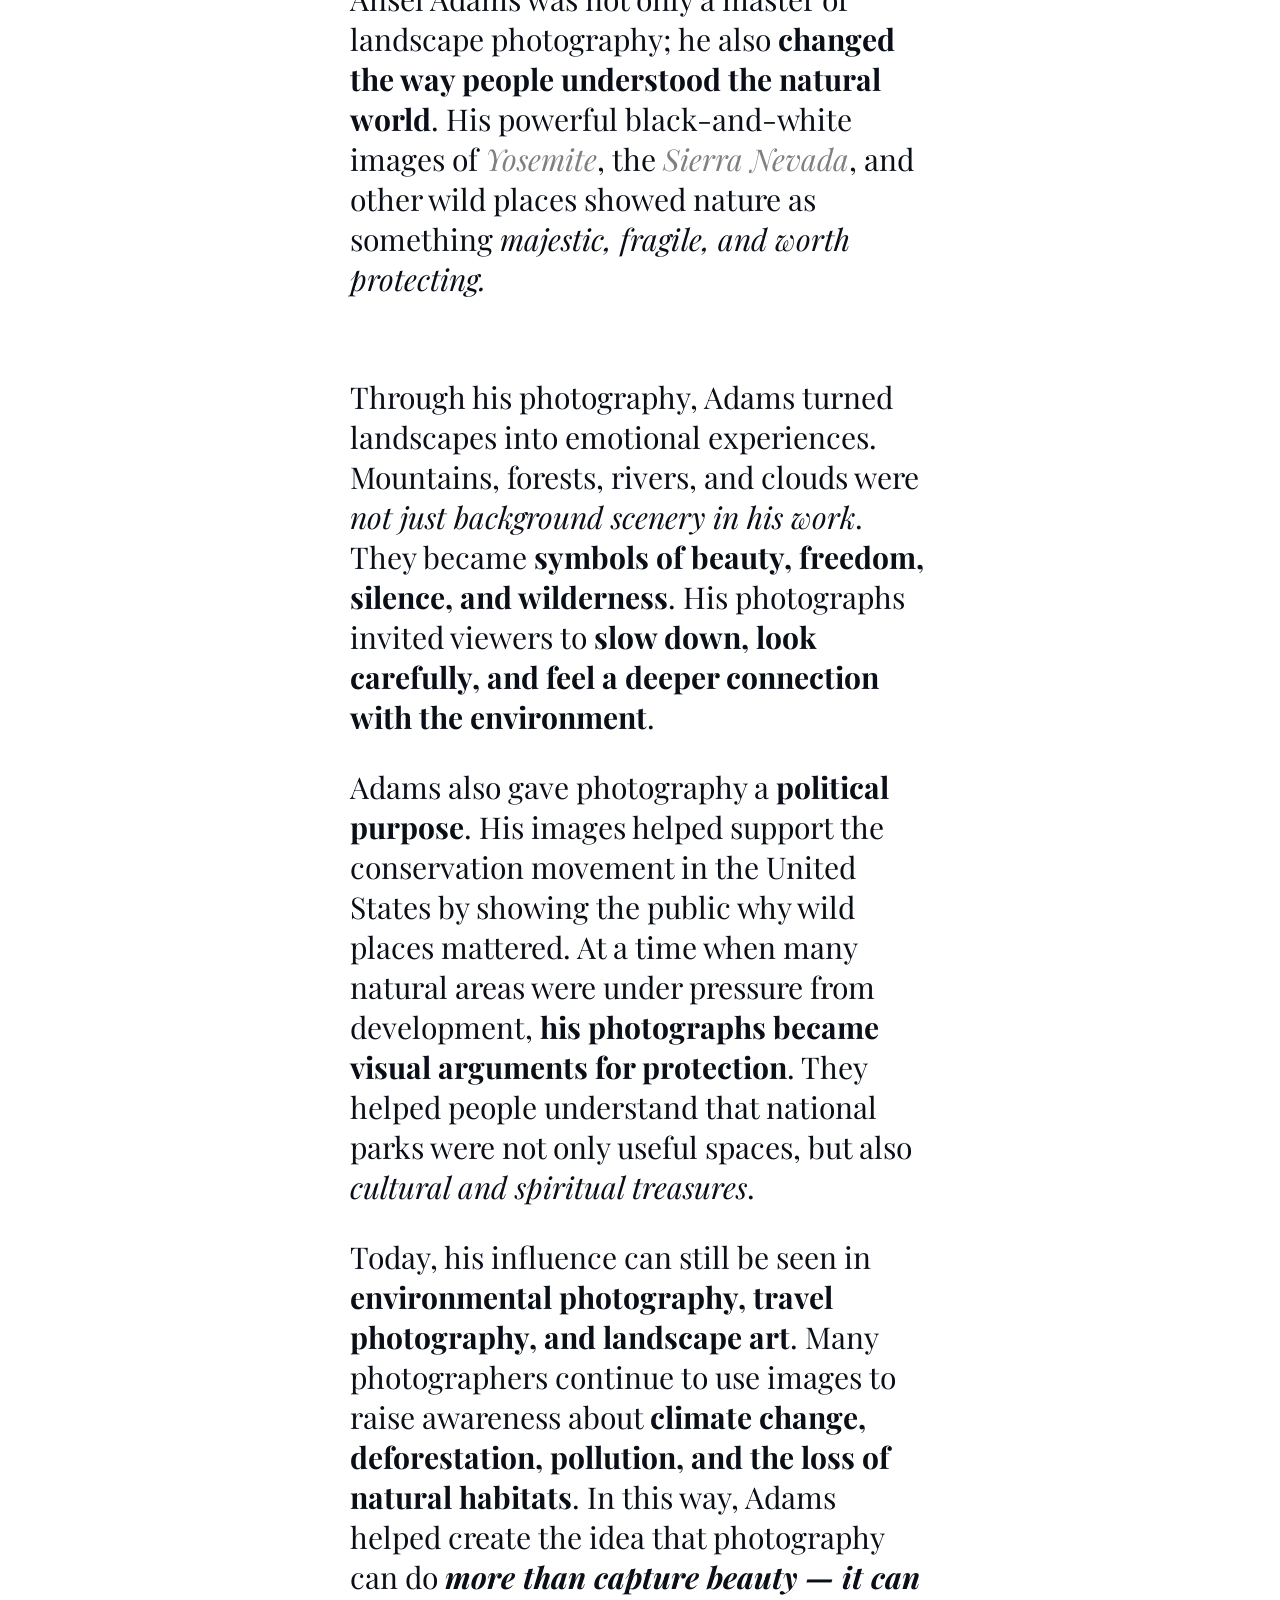
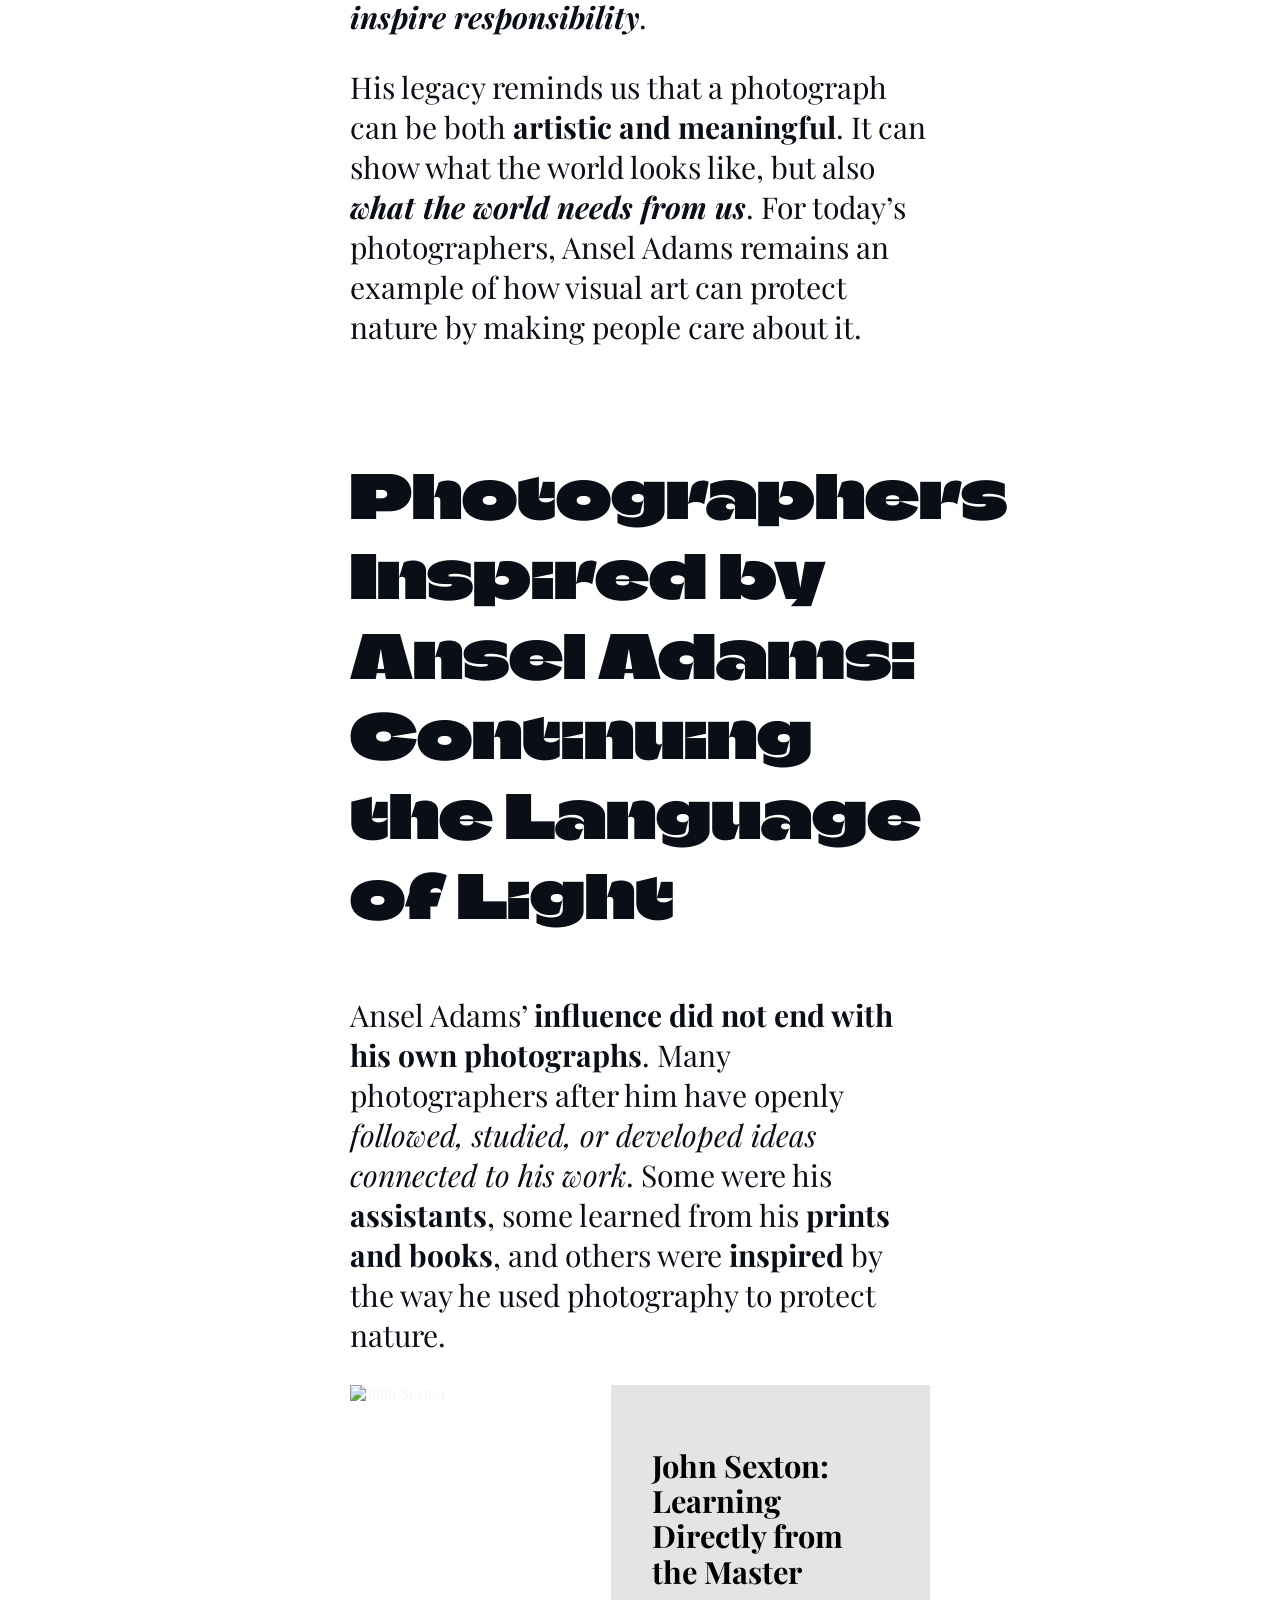
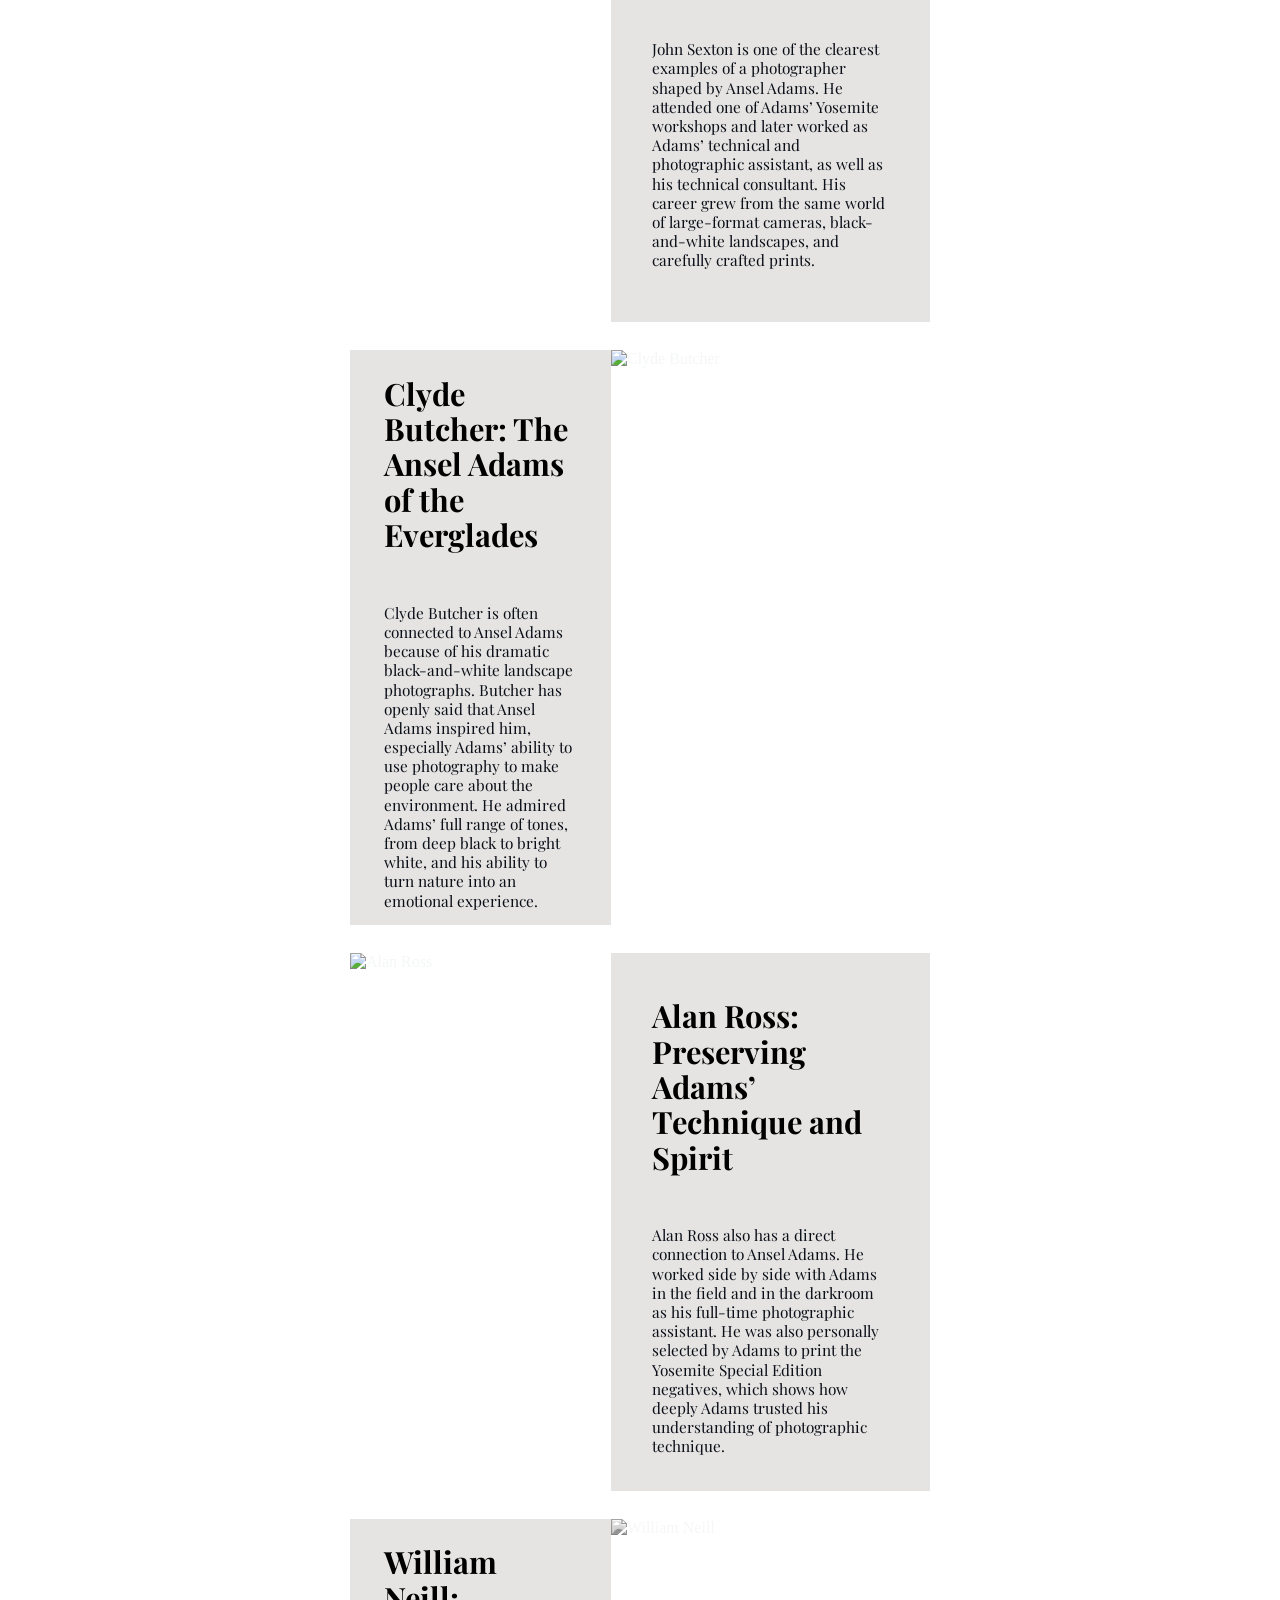
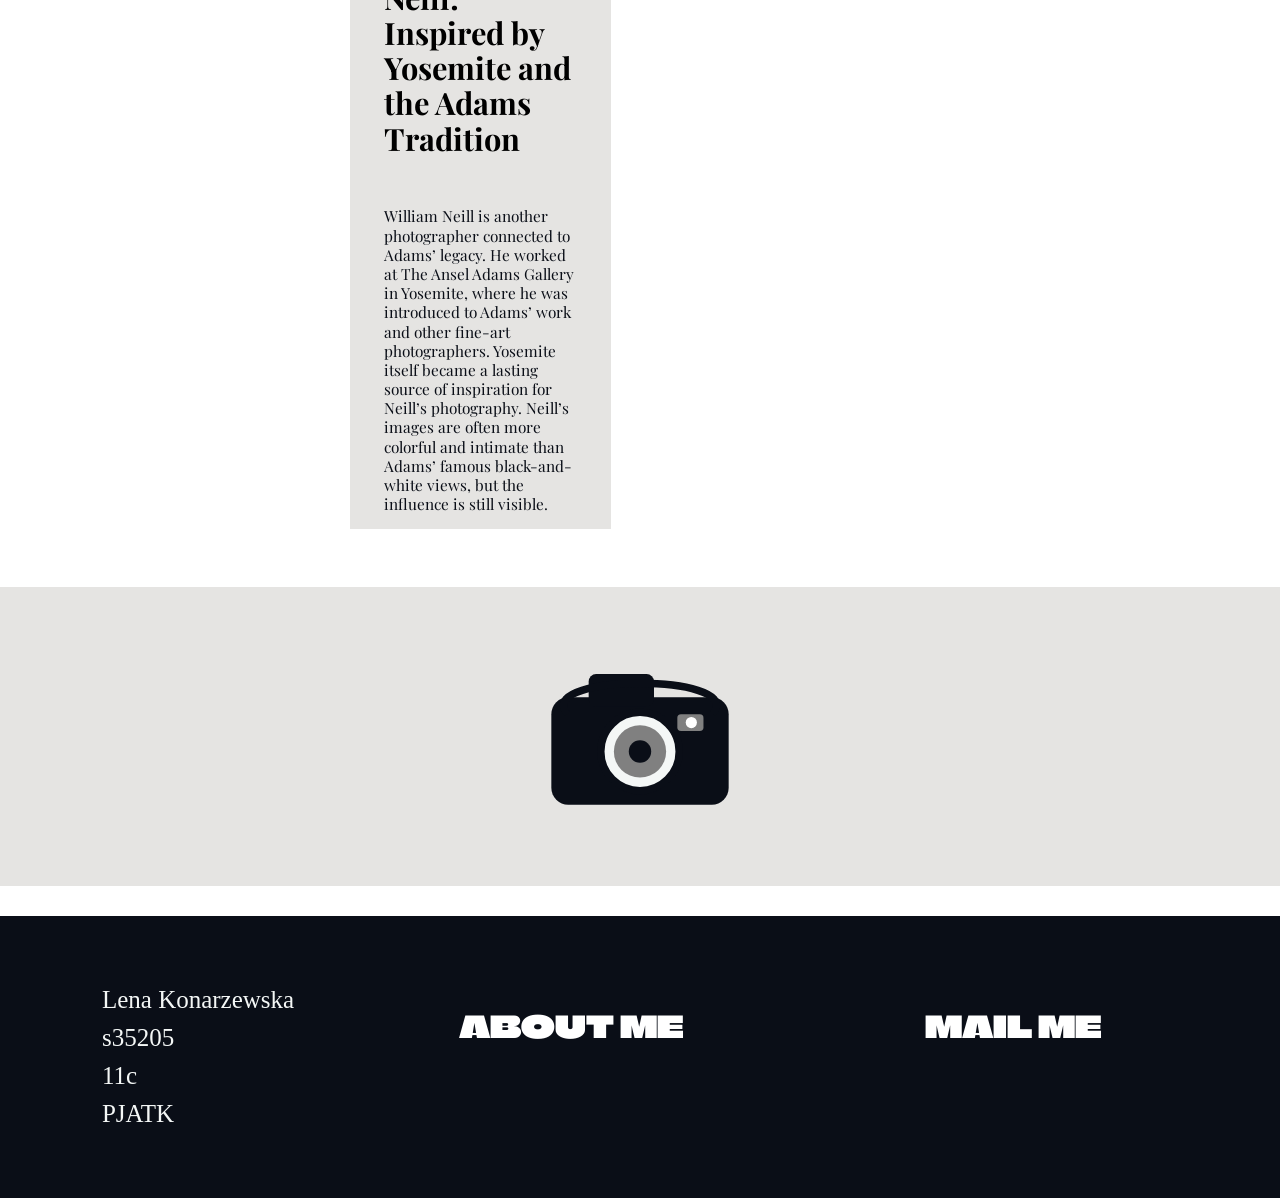
==== commit 0e0f7e1d: "Update index.html" ====
--- a/index.html
+++ b/index.html
@@ -93,7 +93,7 @@
                     </section>
                     <br>
                 </div>
-                <section class="camera_svg_section">
+                <div class="camera_svg_section">
                     <div class="camera_svg_box">
                         <svg class="camera_svg" viewBox="0 0 300 220" role="img" aria-label="Animated camera icon">
                             <rect class="camera_body" x="55" y="70" width="190" height="115" rx="18"></rect>
@@ -106,7 +106,7 @@
                             <path class="camera_strap" d="M70 85 C45 45, 255 45, 230 85"></path>
                         </svg>
                     </div>
-                </section>
+                </div>
             </main>
             <footer>
                 <div>
--- a/styl1.css
+++ b/styl1.css
@@ -156,9 +156,9 @@
     pointer-events: none;
 }
 
-main {
+/* main {
     padding-bottom: 100px;
-}
+} */
 
 .quote {
     color: #0A0E17;
@@ -574,16 +574,14 @@
 }
 
 .camera_svg_section {
-    margin: 80px auto;
-    padding: 60px 40px;
+    margin: 30px auto;
+    padding: 35px 40px;
     background-color: #e5e4e2;
-    text-align: center;
-    color: #0A0E17;
 }
 
 .camera_svg_box {
-    width: min(420px, 80vw);
-    margin: 30px auto;
+    width: min(280px, 60vw);
+    margin: 10px auto;
 }
 
 .camera_svg {
